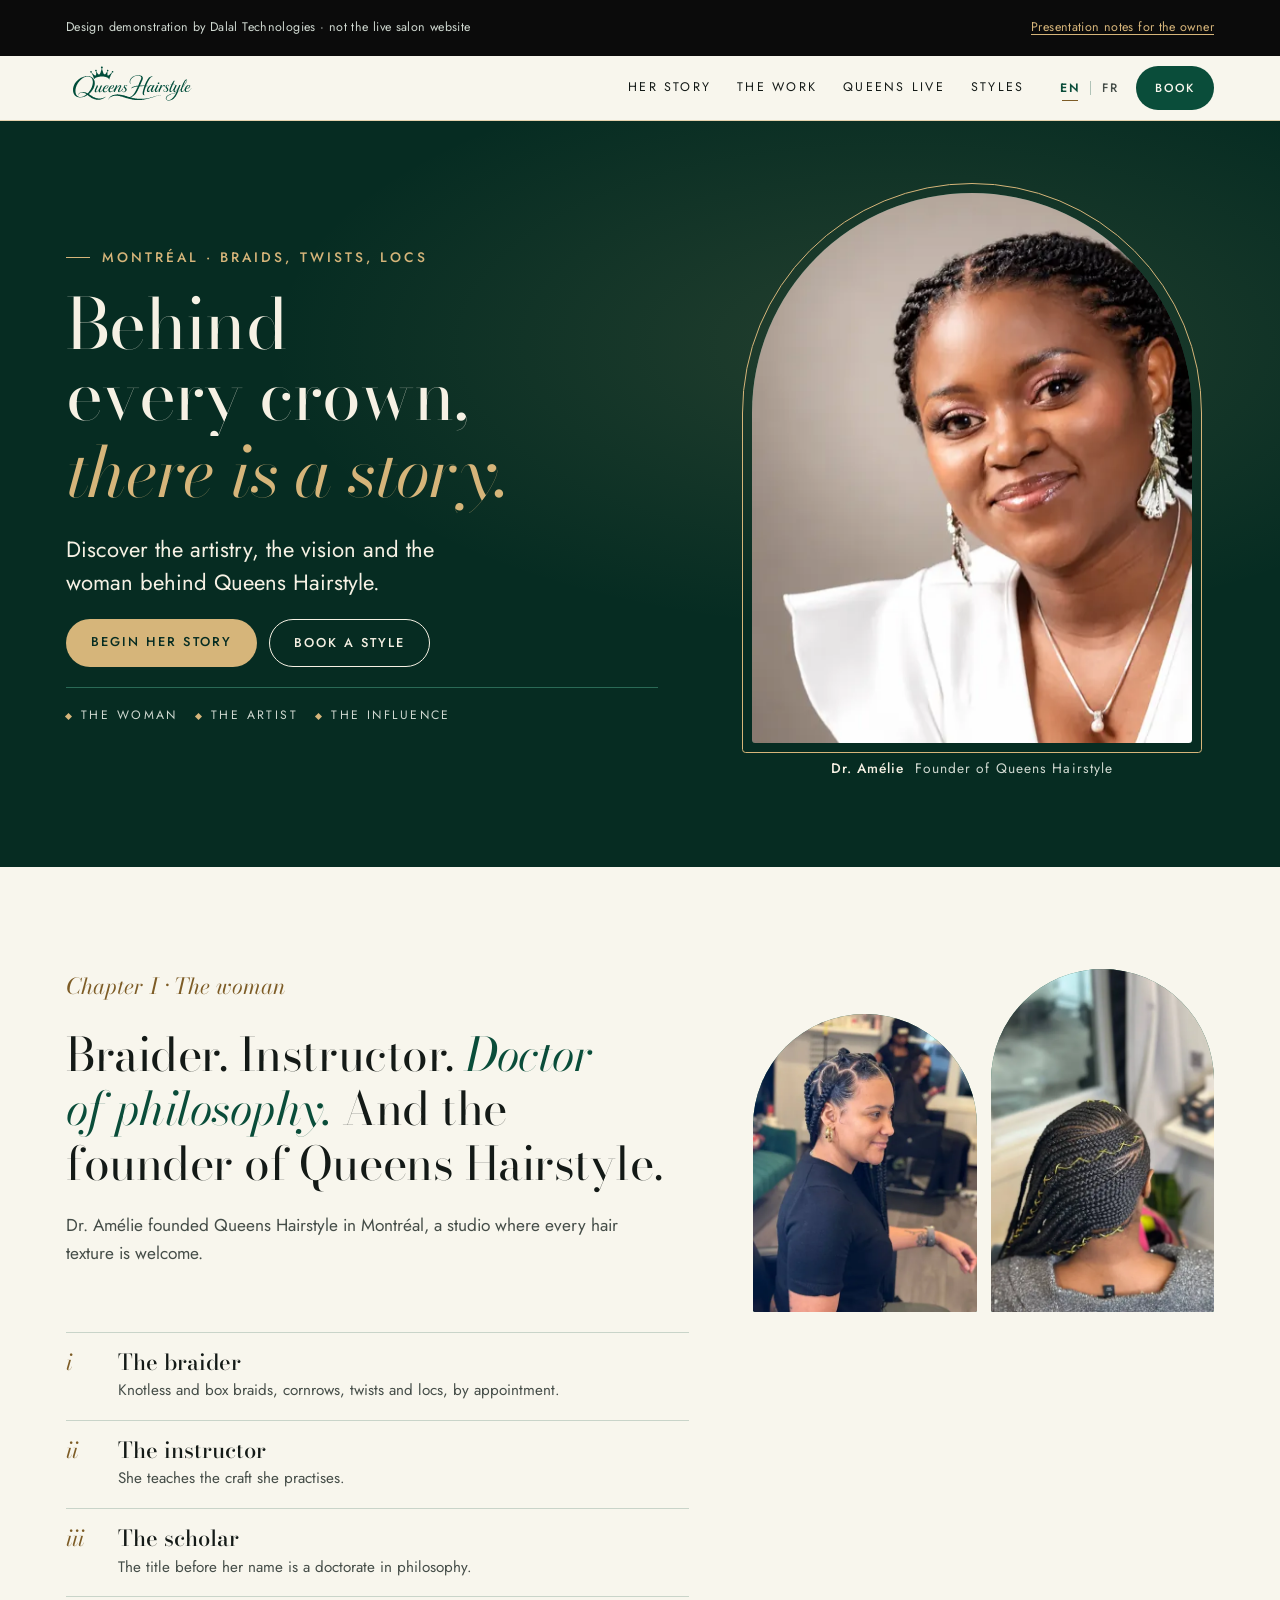
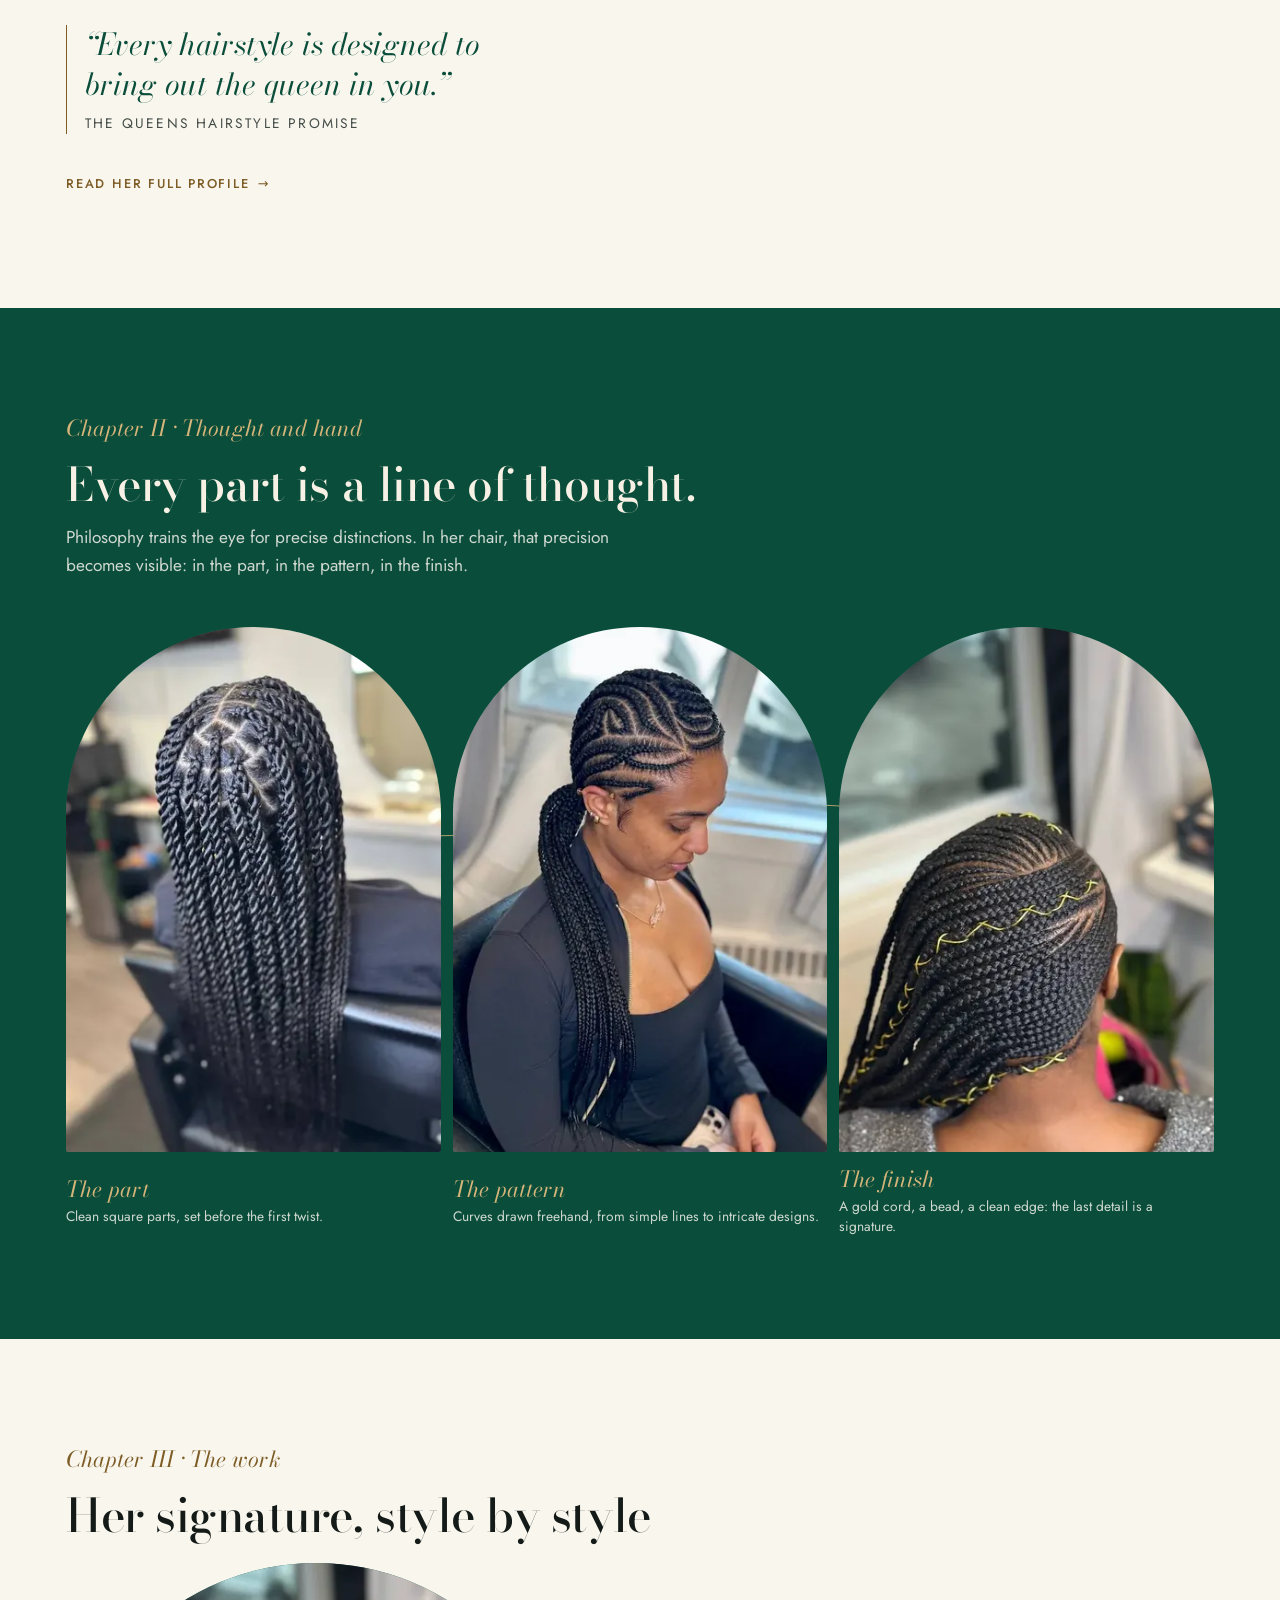
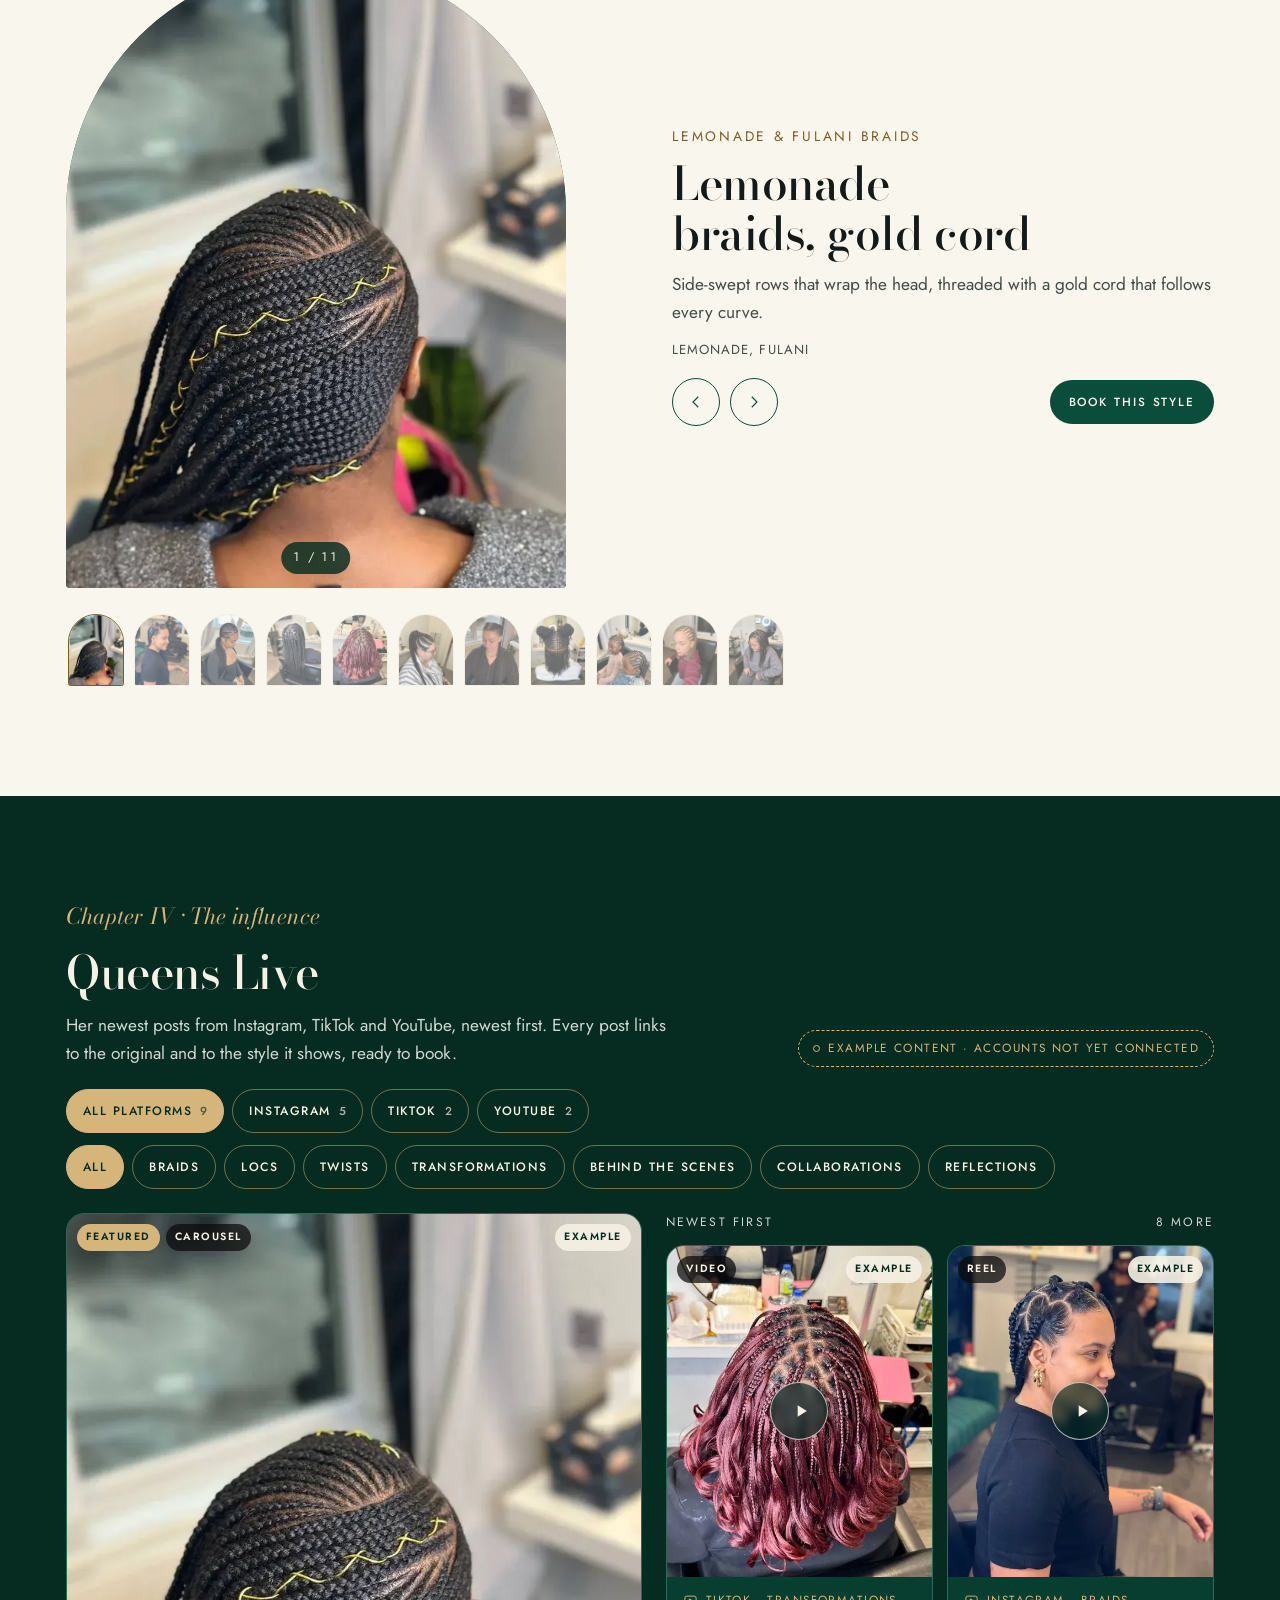
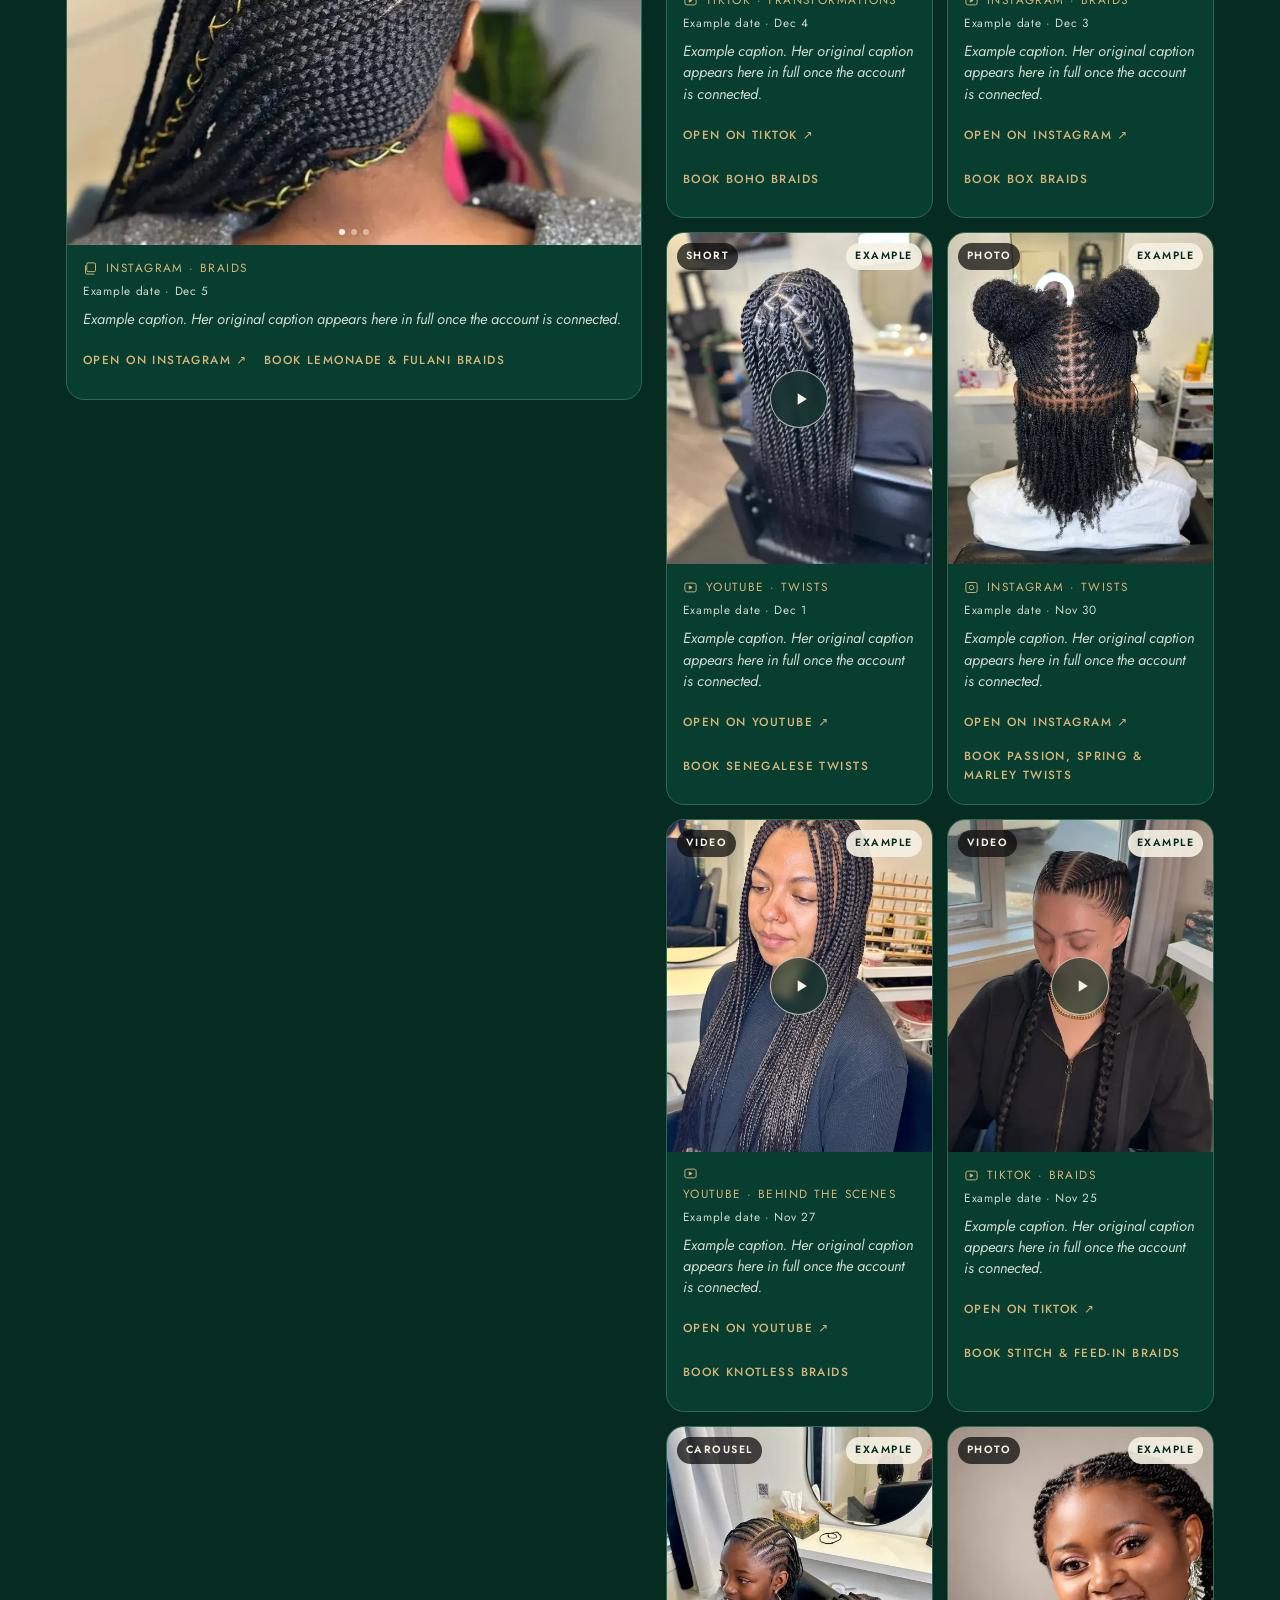
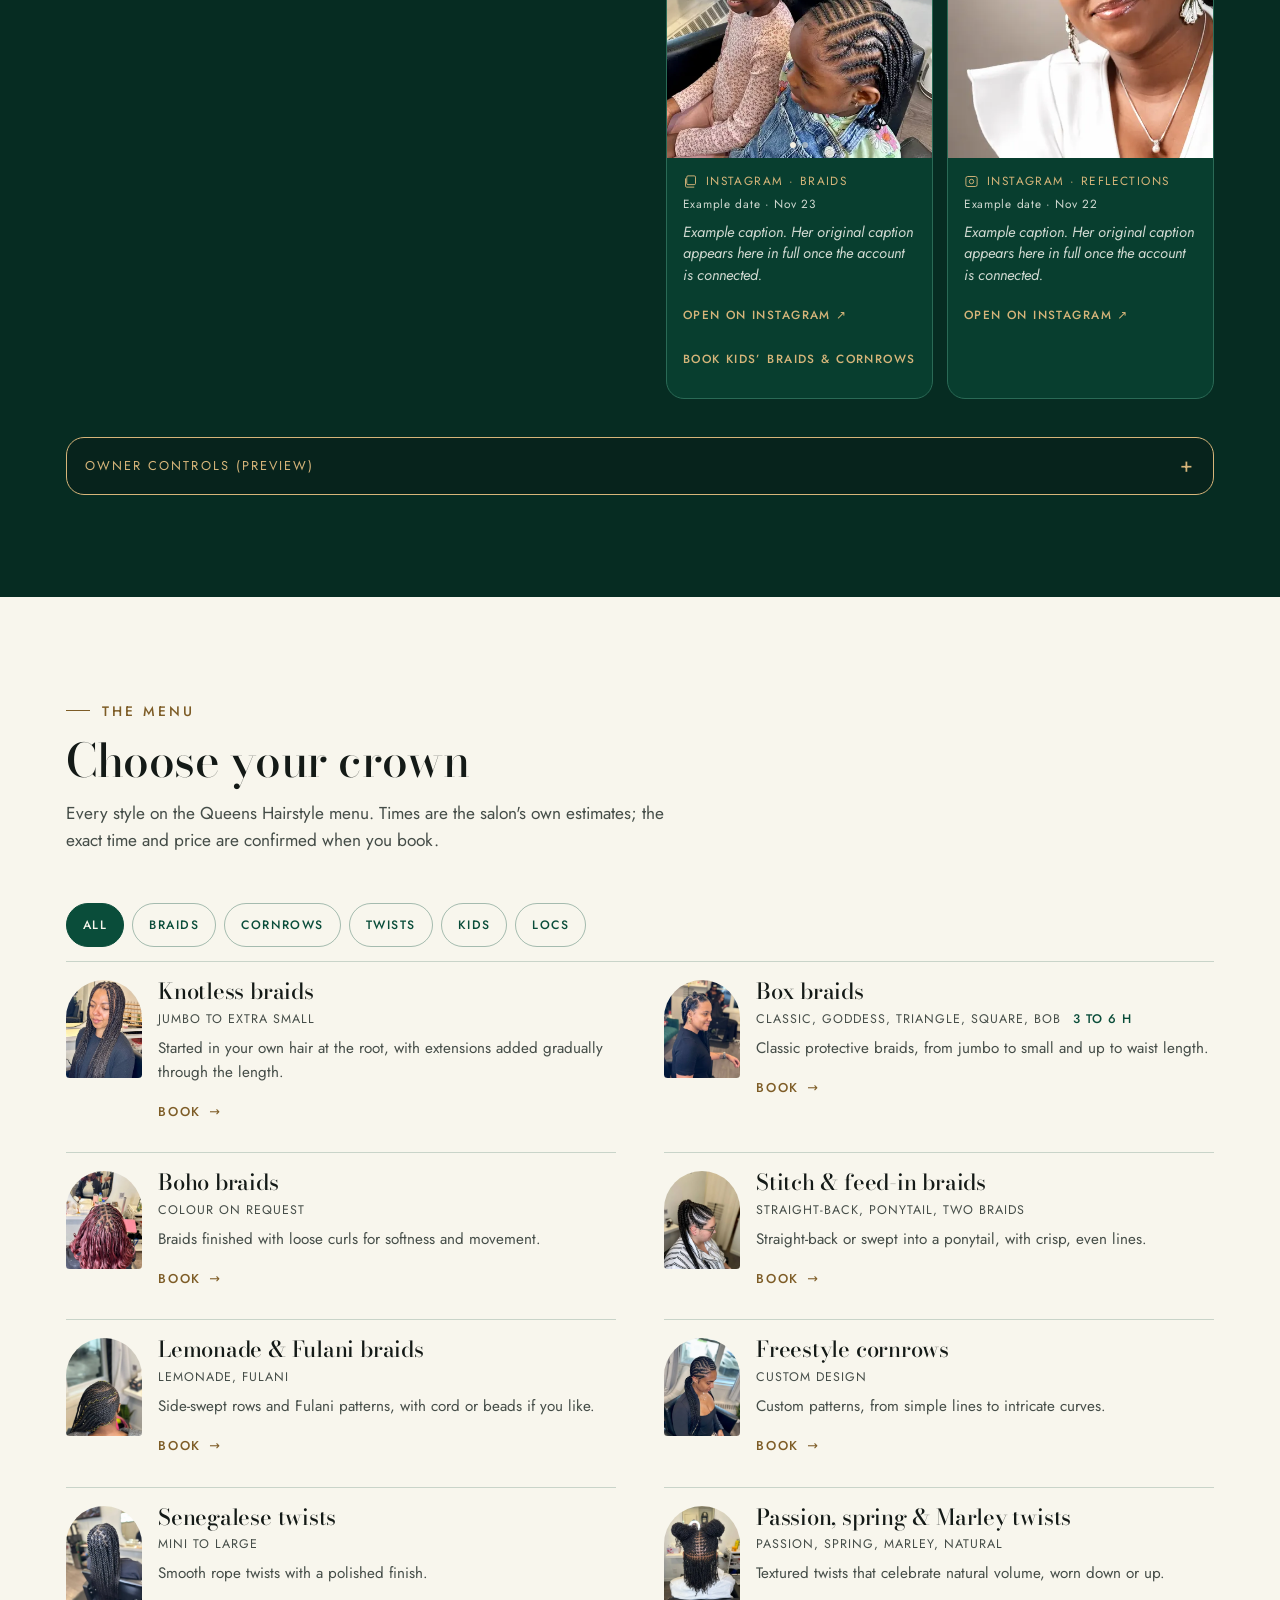
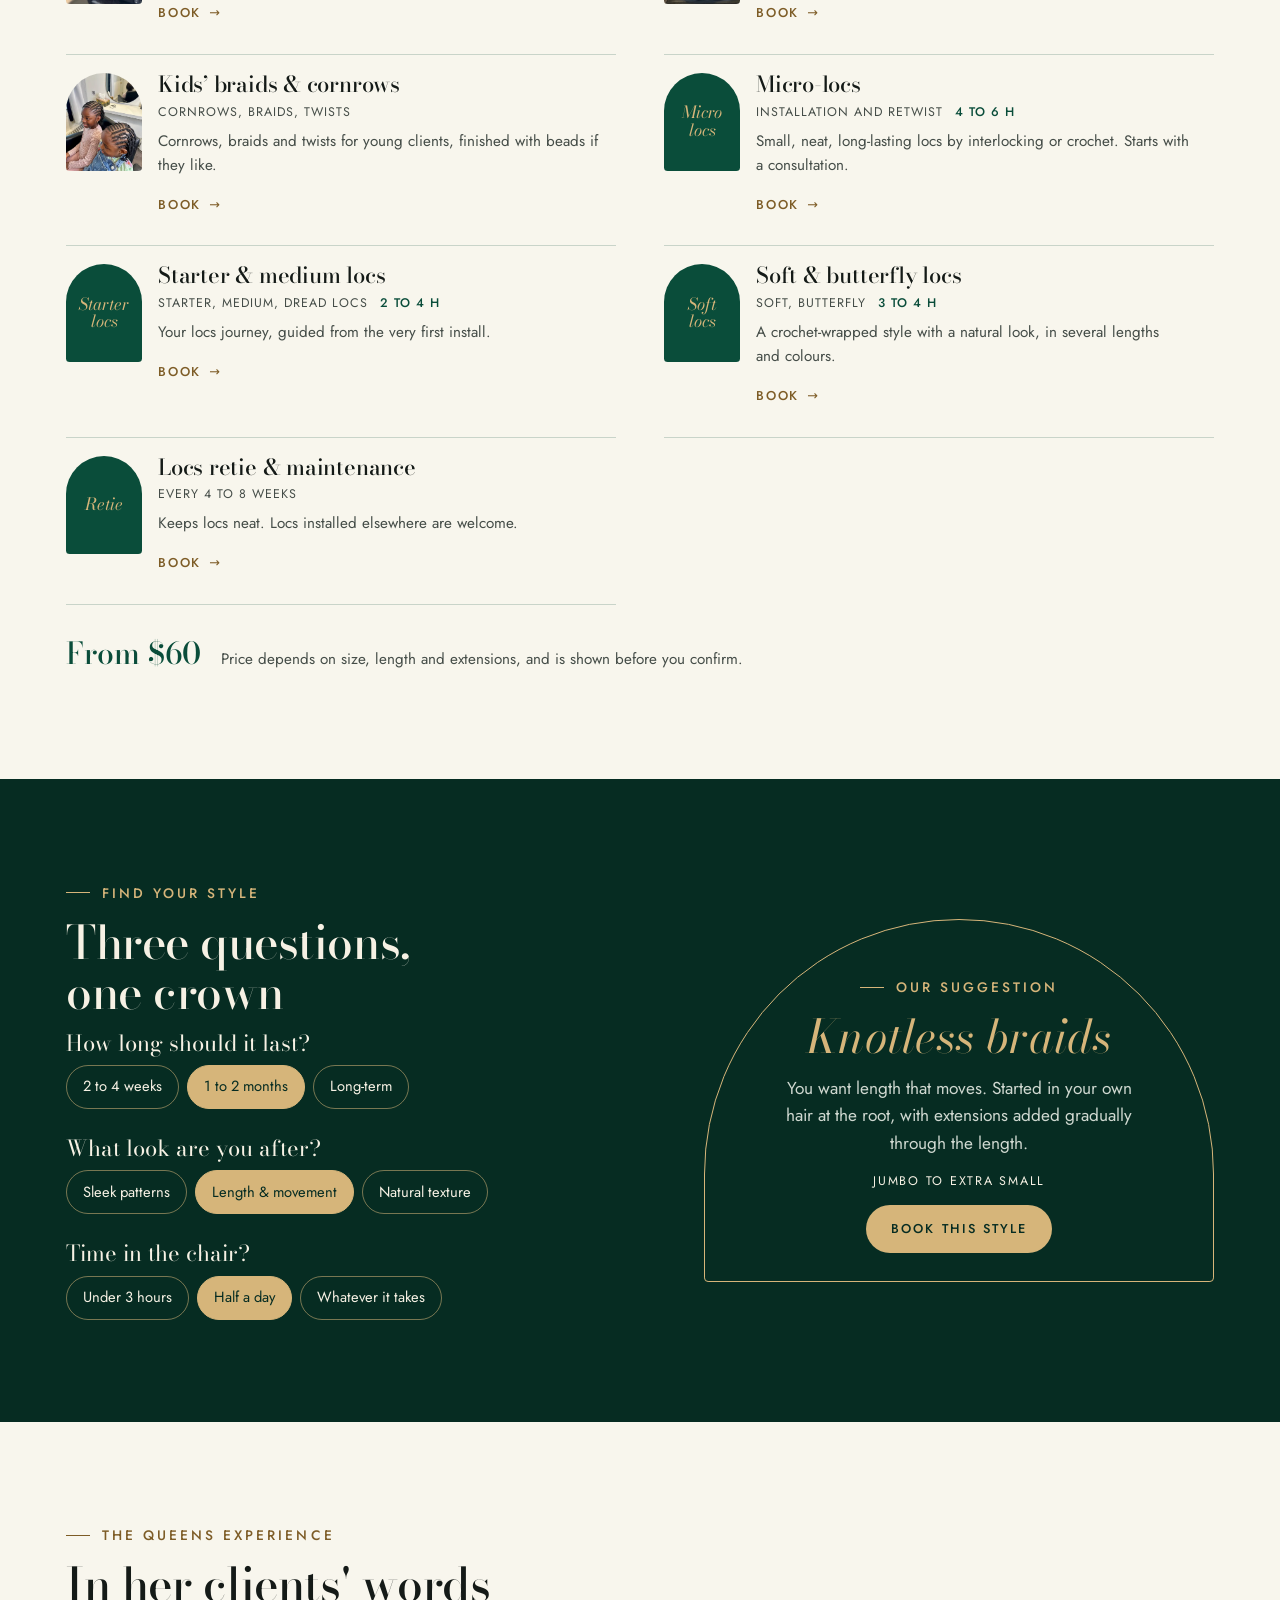
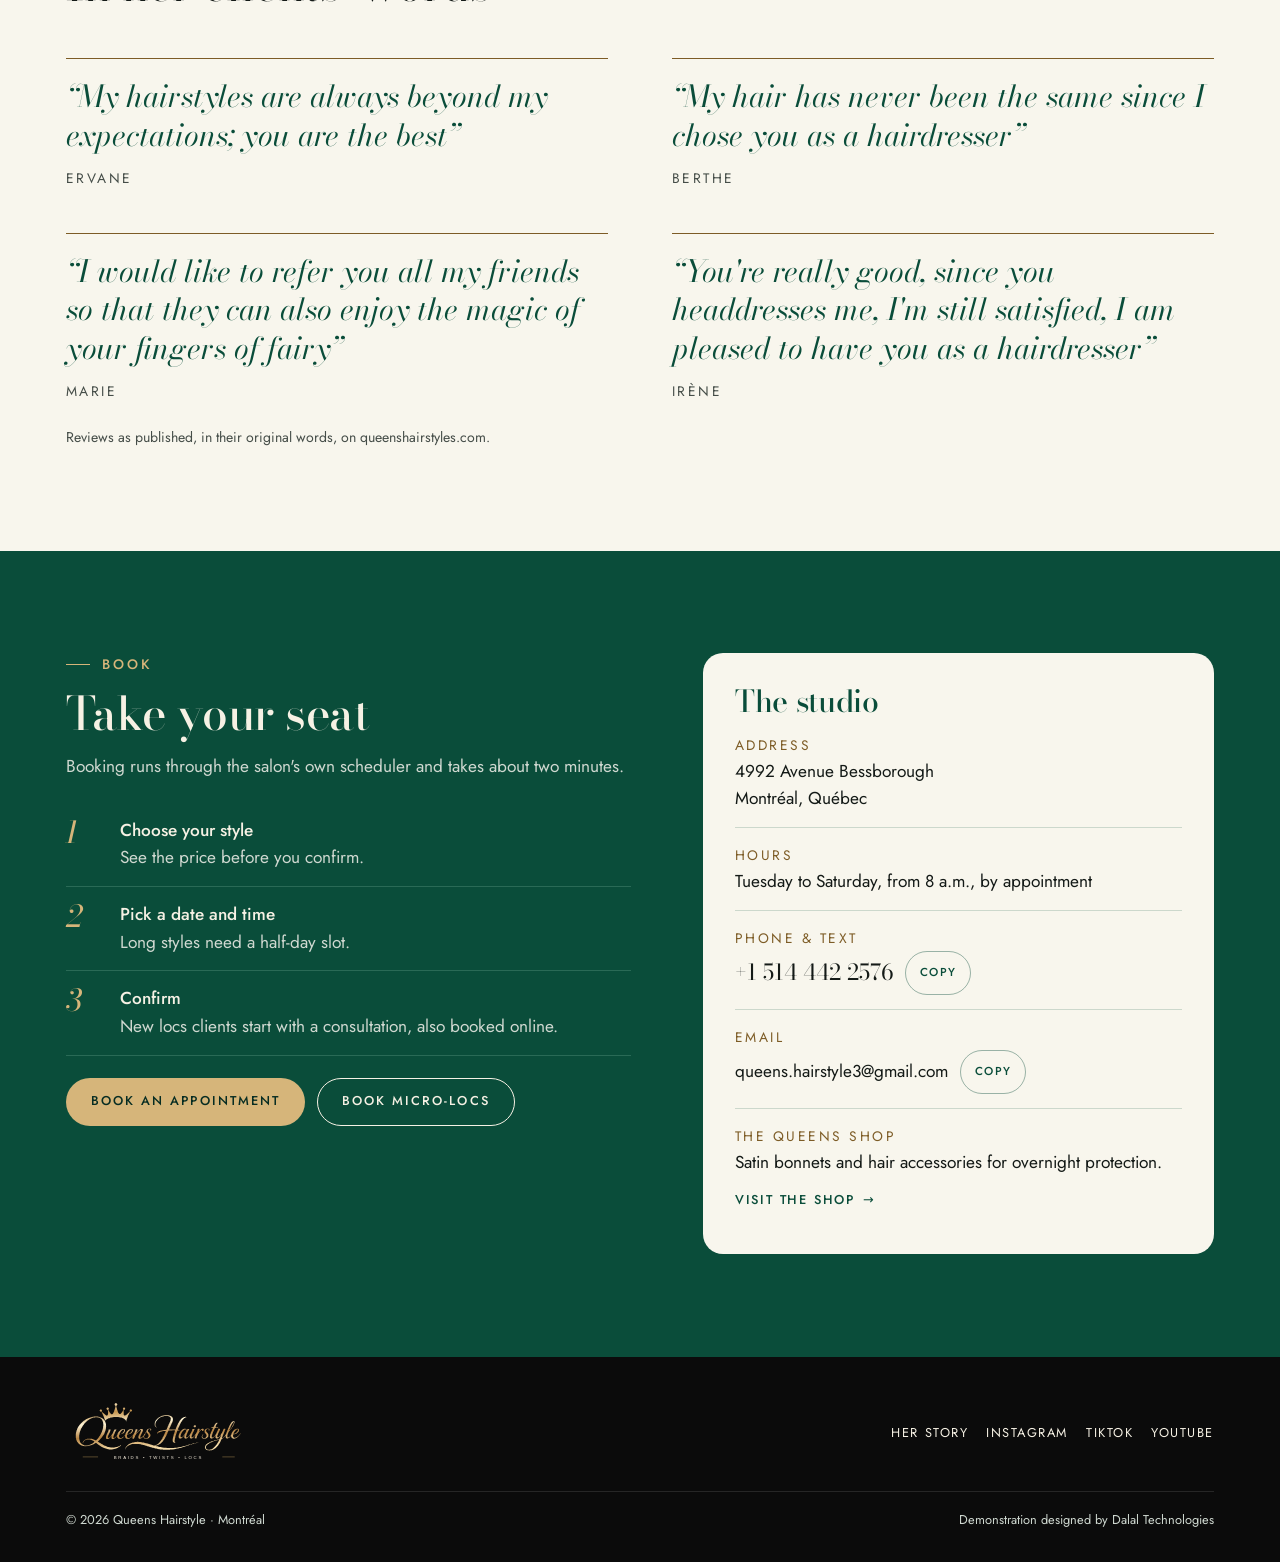
==== index.html @ a8af35dc "Queens Hairstyle design demonstration (EN + FR) Homepage, founder profile and internal presentation " ====
<!doctype html>
<html lang="en">
<head>
<meta charset="utf-8">
<meta name="viewport" content="width=device-width, initial-scale=1, viewport-fit=cover">
<meta name="robots" content="noindex">
<title>Queens Hairstyle Montréal</title>
<meta name="claude:viewport-fit-sides" content="cover">
<meta name="description" content="Queens Hairstyle, Montréal: braids, twists and locs by Dr. Amélie, braider and instructor. By appointment, 4992 Avenue Bessborough, Montréal.">
<link rel="preconnect" href="https://fonts.googleapis.com">
<link rel="preconnect" href="https://fonts.gstatic.com" crossorigin>
<link rel="stylesheet" href="https://fonts.googleapis.com/css2?family=Bodoni+Moda:ital,opsz,wght@0,6..96,400;0,6..96,500;1,6..96,400;1,6..96,500&family=Jost:wght@400;500;600&display=swap">
<link rel="stylesheet" href="site.css">
<style>
  :root { padding-top: env(safe-area-inset-top, 0px); padding-bottom: env(safe-area-inset-bottom, 0px); }
  [hidden] { display: none !important; }
</style>
</head>
<body>
<div class="demo-ribbon" role="note">
  <div class="wrap">
    <span data-i18n="ribbon">Design demonstration by Dalal Technologies · not the live salon website</span>
    <a href="notes.html" data-i18n="ribbon.notes">Presentation notes for the owner</a>
  </div>
</div>

<header class="site-head">
  <div class="wrap">
    <a class="brand" href="index.html" aria-label="Queens Hairstyle, home"><img src="img/WORDMARK_ONLY_05_Emerald_Transparent.svg" alt="Queens Hairstyle" width="114" height="40"></a>
    <div class="head-right">
      <nav class="nav" aria-label="Main">
        <a href="founder.html" data-i18n="nav.founder">Her story</a>
        <a href="#work" data-i18n="nav.work">The work</a>
        <a href="#live" data-i18n="nav.live">Queens Live</a>
        <a href="#menu" data-i18n="nav.menu">Styles</a>
      </nav>
      <div class="lang" role="group" aria-label="Language / Langue">
        <button type="button" id="lang-en" data-lang="en" aria-pressed="true" aria-label="English">EN</button>
        <button type="button" id="lang-fr" data-lang="fr" aria-pressed="false" aria-label="Français">FR</button>
      </div>
      <a class="btn btn-emerald btn-sm" href="#book" data-i18n="cta.book">Book</a>
    </div>
  </div>
</header>

<main>
  <!-- 1. Opening: her portrait, then the headline -->
  <section class="opening" aria-labelledby="hero-title">
    <div class="wrap">
      <figure class="opening-figure">
        <div class="ring">
          <div class="mirror">
            <img src="img/founder-960.webp" srcset="img/founder-480.webp 480w, img/founder-960.webp 960w" sizes="(min-width: 900px) 440px, 78vw" alt="Dr. Amélie, founder of Queens Hairstyle, in a studio portrait" width="960" height="1200" fetchpriority="high">
          </div>
        </div>
        <figcaption class="opening-caption reveal d0"><strong>Dr. Amélie</strong><span data-i18n="hero.caption">Founder of Queens Hairstyle</span></figcaption>
      </figure>
      <div class="opening-copy">
        <p class="eyebrow reveal d0" data-i18n="hero.eyebrow">Montréal · braids, twists, locs</p>
        <h1 id="hero-title" data-i18n-html="hero.title"><span class="line"><span>Behind every crown,</span></span> <span class="line"><span><em>there is a story.</em></span></span></h1>
        <p class="lead reveal d1" data-i18n="hero.lead">Discover the artistry, the vision and the woman behind Queens Hairstyle.</p>
        <div class="btn-row reveal d2">
          <a class="btn btn-gold" href="#story" data-i18n="hero.cta1">Begin her story</a>
          <a class="btn btn-line" href="#book" data-i18n="hero.cta2">Book a style</a>
        </div>
        <div class="facets reveal d3" aria-label="Three chapters">
          <span data-i18n="imp.1">The woman</span><span data-i18n="imp.2">The artist</span><span data-i18n="imp.3">The influence</span>
        </div>
      </div>
    </div>
  </section>

  <!-- 2. The woman -->
  <section class="band" id="story" aria-labelledby="ch1">
    <div class="wrap woman">
      <div style="display:grid;gap:22px;min-width:0">
        <span class="chapter-num" data-i18n="ch1.num">Chapter I · The woman</span>
        <h2 id="ch1" class="statement" data-i18n-html="ch1.statement">Braider. Instructor. <em>Doctor of philosophy.</em> And the founder of Queens Hairstyle.</h2>
        <p class="muted measure" data-i18n="ch1.intro">Dr. Amélie founded Queens Hairstyle in Montréal, a studio where every hair texture is welcome.</p>
      </div>
      <div class="woman-media portrait-pair" aria-hidden="true">
        <div class="mirror"><img src="img/heart-knotless-480.webp" alt="" width="480" height="640" loading="lazy"></div>
        <div class="mirror"><img src="img/lemonade-gold-480.webp" alt="" width="480" height="706" loading="lazy"></div>
      </div>
      <div style="display:grid;gap:28px;min-width:0">
        <div class="roles">
          <div class="role"><i>i</i><div><b data-i18n="r1.t">The braider</b><span data-i18n="r1.b">Knotless and box braids, cornrows, twists and locs, by appointment.</span></div></div>
          <div class="role"><i>ii</i><div><b data-i18n="r2.t">The instructor</b><span data-i18n="r2.b">She teaches the craft she practises.</span></div></div>
          <div class="role"><i>iii</i><div><b data-i18n="r3.t">The scholar</b><span data-i18n="r3.b">The title before her name is a doctorate in philosophy.</span></div></div>
        </div>
        <div class="brand-line">
          <p data-i18n="brand.line">“Every hairstyle is designed to bring out the queen in you.”</p>
          <small data-i18n="brand.src">The Queens Hairstyle promise</small>
        </div>
        <a class="link-arrow" href="founder.html" data-i18n="ch1.cta">Read her full profile</a>
      </div>
    </div>
  </section>

  <!-- 3. Thought and hand -->
  <section class="band emerald thought" id="thought" aria-labelledby="ch2">
    <div class="wrap">
      <div class="section-head" style="margin-bottom:0">
        <span class="chapter-num" data-i18n="ch2.num">Chapter II · Thought and hand</span>
        <h2 id="ch2" data-i18n="ch2.title">Every part is a line of thought.</h2>
        <p class="muted measure" data-i18n="ch2.intro">Philosophy trains the eye for precise distinctions. In her chair, that precision becomes visible: in the part, in the pattern, in the finish.</p>
      </div>
      <div class="thought-grid">
        <svg class="thread" viewBox="0 0 1000 60" preserveAspectRatio="none" aria-hidden="true"><path d="M0 40 C 160 0, 260 60, 420 28 S 700 0, 820 34 S 960 50, 1000 20"/></svg>
        <figure class="detail">
          <div class="crop"><img src="img/twists-480.webp" alt="Close view of square parts between Senegalese twists" width="480" height="688" loading="lazy"></div>
          <figcaption><b data-i18n="d1.t">The part</b><span data-i18n="d1.b">Clean square parts, set before the first twist.</span></figcaption>
        </figure>
        <figure class="detail">
          <div class="crop"><img src="img/freestyle-ponytail-480.webp" alt="Close view of curved freestyle cornrow patterns" width="480" height="711" loading="lazy"></div>
          <figcaption><b data-i18n="d2.t">The pattern</b><span data-i18n="d2.b">Curves drawn freehand, from simple lines to intricate designs.</span></figcaption>
        </figure>
        <figure class="detail">
          <div class="crop"><img src="img/lemonade-gold-480.webp" alt="Close view of gold cord woven through lemonade braids" width="480" height="706" loading="lazy"></div>
          <figcaption><b data-i18n="d3.t">The finish</b><span data-i18n="d3.b">A gold cord, a bead, a clean edge: the last detail is a signature.</span></figcaption>
        </figure>
      </div>
    </div>
  </section>

  <!-- 4. The work: gallery -->
  <section class="band" id="work" aria-labelledby="ch3">
    <div class="wrap stage-wrap">
      <div class="section-head" style="margin-bottom:0">
        <span class="chapter-num" data-i18n="ch3.num">Chapter III · The work</span>
        <h2 id="ch3" data-i18n="ch3.title">Her signature, style by style</h2>
      </div>
      <div class="stage" id="stage" aria-roledescription="gallery">
        <div class="stage-media" id="stage-media">
          <div class="mirror"><img id="stage-a" src="img/lemonade-gold-960.webp" alt="" width="750" height="938"><img id="stage-b" class="out" src="img/lemonade-gold-960.webp" alt="" width="750" height="938" aria-hidden="true"></div>
          <span class="stage-count" id="stage-count" aria-hidden="true">1 / 8</span>
        </div>
        <div class="stage-info" aria-live="polite">
          <span class="kicker" id="stage-kicker"></span>
          <h3 id="stage-title"></h3>
          <p class="muted" id="stage-desc"></p>
          <div class="meta" id="stage-meta"></div>
          <div class="stage-nav">
            <button class="icon-btn" type="button" id="stage-prev" aria-label="Previous style"><svg viewBox="0 0 24 24" fill="none" stroke="currentColor" stroke-width="1.5"><path d="M15 5l-7 7 7 7"/></svg></button>
            <button class="icon-btn" type="button" id="stage-next" aria-label="Next style"><svg viewBox="0 0 24 24" fill="none" stroke="currentColor" stroke-width="1.5"><path d="M9 5l7 7-7 7"/></svg></button>
            <a class="btn btn-emerald btn-sm" id="stage-book" href="#" target="_blank" rel="noopener" style="margin-left:auto" data-i18n="stage.book">Book this style</a>
          </div>
        </div>
      </div>
      <div class="thumbs" id="thumbs" role="group" aria-label="Choose a style"></div>
    </div>
  </section>

  <!-- 5. Queens Live -->
  <section class="band dark" id="live" aria-labelledby="ch4">
    <div class="wrap">
      <div class="live-head">
        <div class="section-head" style="margin-bottom:0">
          <span class="chapter-num" data-i18n="ch4.num">Chapter IV · The influence</span>
          <h2 id="ch4">Queens Live</h2>
          <p class="muted measure" data-i18n="live.intro">Her newest posts from Instagram, TikTok and YouTube, newest first. Every post links to the original and to the style it shows, ready to book.</p>
        </div>
        <span class="example-pill"><i aria-hidden="true"></i><span data-i18n="live.status">Example content · accounts not yet connected</span></span>
      </div>
      <div class="filters">
        <div class="chips" id="platform-filter" role="group" aria-label="Platform"></div>
        <div class="chips wrap-on-wide" id="topic-filter" role="group" aria-label="Topic"></div>
      </div>
      <div class="live-layout" id="live-layout"></div>
      <details class="owner" id="owner">
        <summary data-i18n="owner.title">Owner controls (preview)</summary>
        <div class="owner-body">
          <p class="muted" style="font-size:.92rem" data-i18n="owner.intro">In the finished site, Dr. Amélie manages this from a private dashboard, with no code. Here the controls work in your browser only, on example posts.</p>
          <div class="connections" id="connections"></div>
          <div class="owner-table" id="owner-table"></div>
        </div>
      </details>
    </div>
  </section>

  <!-- 6. Menu -->
  <section class="band" id="menu" aria-labelledby="menu-title">
    <div class="wrap">
      <div class="section-head">
        <span class="eyebrow" data-i18n="menu.eyebrow">The menu</span>
        <h2 id="menu-title" data-i18n="menu.title">Choose your crown</h2>
        <p class="muted measure" data-i18n="menu.intro">Every style on the Queens Hairstyle menu. Times are the salon's own estimates; the exact time and price are confirmed when you book.</p>
      </div>
      <div class="chips" id="menu-filter" role="group" aria-label="Filter styles" style="margin-bottom:12px"></div>
      <div class="menu" id="menu-list"></div>
      <div class="price-note">
        <strong data-i18n="price.from">From $60</strong>
        <span data-i18n="price.note">Price depends on size, length and extensions, and is shown before you confirm.</span>
      </div>
    </div>
  </section>

  <!-- 7. Finder -->
  <section class="band dark" aria-labelledby="finder-title">
    <div class="wrap finder">
      <div style="min-width:0">
        <div class="section-head" style="margin-bottom:8px">
          <span class="eyebrow" data-i18n="fd.eyebrow">Find your style</span>
          <h2 id="finder-title" data-i18n="fd.title">Three questions, one crown</h2>
        </div>
        <form class="quiz" id="quiz">
          <fieldset><legend data-i18n="q1">How long should it last?</legend><div class="opts" id="q1"></div></fieldset>
          <fieldset><legend data-i18n="q2">What look are you after?</legend><div class="opts" id="q2"></div></fieldset>
          <fieldset><legend data-i18n="q3">Time in the chair?</legend><div class="opts" id="q3"></div></fieldset>
        </form>
      </div>
      <div class="result" aria-live="polite">
        <span class="eyebrow" data-i18n="fd.rec">Our suggestion</span>
        <p class="rname" id="r-name"></p>
        <p class="rwhy" id="r-why"></p>
        <p class="rmeta" id="r-meta"></p>
        <a class="btn btn-gold" id="r-book" href="#" target="_blank" rel="noopener" data-i18n="fd.book">Book this style</a>
      </div>
    </div>
  </section>

  <!-- 8. Words -->
  <section class="band" aria-labelledby="words-title">
    <div class="wrap">
      <div class="section-head">
        <span class="eyebrow" data-i18n="w.eyebrow">The Queens experience</span>
        <h2 id="words-title" data-i18n="w.title">In her clients' words</h2>
      </div>
      <div class="words">
        <figure class="word"><blockquote lang="en">“My hairstyles are always beyond my expectations; you are the best”</blockquote><figcaption>Ervane</figcaption></figure>
        <figure class="word"><blockquote lang="en">“My hair has never been the same since I chose you as a hairdresser”</blockquote><figcaption>Berthe</figcaption></figure>
        <figure class="word"><blockquote lang="en">“I would like to refer you all my friends so that they can also enjoy the magic of your fingers of fairy”</blockquote><figcaption>Marie</figcaption></figure>
        <figure class="word"><blockquote lang="en">“You're really good, since you headdresses me, I'm still satisfied, I am pleased to have you as a hairdresser”</blockquote><figcaption>Irène</figcaption></figure>
      </div>
      <p class="source-note" data-i18n="w.src">Reviews as published, in their original words, on queenshairstyles.com.</p>
    </div>
  </section>

  <!-- 9. Book & visit -->
  <section class="band emerald" id="book" aria-labelledby="book-title">
    <div class="wrap book">
      <div style="display:grid;gap:22px;min-width:0">
        <div class="section-head" style="margin-bottom:0">
          <span class="eyebrow" data-i18n="bk.eyebrow">Book</span>
          <h2 id="book-title" data-i18n="bk.title">Take your seat</h2>
          <p class="muted measure" data-i18n="bk.intro">Booking runs through the salon's own scheduler and takes about two minutes.</p>
        </div>
        <ol class="steps">
          <li><div><b data-i18n="s1.t">Choose your style</b><span class="muted" data-i18n="s1.b">See the price before you confirm.</span></div></li>
          <li><div><b data-i18n="s2.t">Pick a date and time</b><span class="muted" data-i18n="s2.b">Long styles need a half-day slot.</span></div></li>
          <li><div><b data-i18n="s3.t">Confirm</b><span class="muted" data-i18n="s3.b">New locs clients start with a consultation, also booked online.</span></div></li>
        </ol>
        <div class="btn-row">
          <a class="btn btn-gold" href="https://www.queenshairstyles.com/book-online-montreal-afro-hair-salon" target="_blank" rel="noopener" data-i18n="bk.cta">Book an appointment</a>
          <a class="btn btn-line" href="https://queenshairstyle.as.me/?appointmentType=46115480" target="_blank" rel="noopener" data-i18n="bk.cta2">Book micro-locs</a>
        </div>
      </div>
      <aside class="visit" aria-labelledby="visit-title">
        <h3 id="visit-title" data-i18n="v.title">The studio</h3>
        <div class="vrow"><span data-i18n="v.addr">Address</span><p>4992 Avenue Bessborough<br>Montréal, Québec</p></div>
        <div class="vrow"><span data-i18n="v.hours">Hours</span><p data-i18n="v.hours.v">Tuesday to Saturday, from 8 a.m., by appointment</p></div>
        <div class="vrow"><span data-i18n="v.phone">Phone &amp; text</span>
          <div class="copyline"><output id="phone">+1 514 442 2576</output><button class="copy-btn" type="button" data-copy="phone" data-i18n="copy">Copy</button></div>
        </div>
        <div class="vrow"><span data-i18n="v.email">Email</span>
          <div class="copyline"><output id="email" style="font-family:var(--body);font-size:var(--step-0)">queens.hairstyle3@gmail.com</output><button class="copy-btn" type="button" data-copy="email" data-i18n="copy">Copy</button></div>
        </div>
        <div class="vrow"><span data-i18n="v.shop">The Queens shop</span><p data-i18n="v.shop.v">Satin bonnets and hair accessories for overnight protection.</p>
          <a class="link-arrow" style="color:var(--emerald)" href="https://www.queenshairstyles.com/online-shopping" target="_blank" rel="noopener" data-i18n="v.shop.cta">Visit the shop</a>
        </div>
      </aside>
    </div>
  </section>
</main>

<footer class="site-foot">
  <div class="wrap">
    <div class="foot-top">
      <img src="img/01_Original_Gold_Transparent.svg" alt="Queens Hairstyle, braids, twists, locs" width="182" height="64">
      <nav class="foot-links" aria-label="Social and pages">
        <a href="founder.html" data-i18n="nav.founder">Her story</a>
        <a href="https://www.instagram.com/queens.hairstyle/" target="_blank" rel="noopener">Instagram</a>
        <a href="https://www.tiktok.com/@queens.hairstyle" target="_blank" rel="noopener">TikTok</a>
        <a href="https://www.youtube.com/@queenshairstyle" target="_blank" rel="noopener">YouTube</a>
      </nav>
    </div>
    <div class="foot-small">
      <span>© 2026 Queens Hairstyle · Montréal</span>
      <span data-i18n="ft.demo">Demonstration designed by Dalal Technologies</span>
    </div>
  </div>
</footer>

<script src="site.js"></script>
</body>
</html>
---- site.css ----
/* Layout concept: a short documentary in chapters. Ivory "daylight" chapters alternate with
   immersive emerald "salon at night" chapters; her photos sit in arched frames that echo the
   oval mirrors of her studio. Gold is a thin accent line, never a fill. Single committed look. */
:root {
  --ivory: #f8f6ed;
  --ivory-deep: #efe9da;
  --emerald: #0a4d3a;
  --emerald-night: #062c22;
  --emerald-line: #2a6a56;
  --gold: #d6b57a;
  --gold-ink: #7d5c26;
  --ink: #141a17;
  --ink-soft: #454d48;
  --on-dark: #f6f1e4;
  --on-dark-soft: #cfd8d0;
  --black: #0b0b0b;

  --display: 'Bodoni Moda', 'Didot', 'Bodoni 72', Georgia, serif;
  --body: 'Jost', 'Avenir Next', 'Segoe UI', system-ui, sans-serif;

  --step--1: clamp(0.8rem, 0.78rem + 0.1vw, 0.86rem);
  --step-0: clamp(1rem, 0.97rem + 0.15vw, 1.08rem);
  --step-1: clamp(1.16rem, 1.1rem + 0.35vw, 1.4rem);
  --step-2: clamp(1.4rem, 1.25rem + 0.8vw, 1.95rem);
  --step-3: clamp(1.8rem, 1.45rem + 1.8vw, 2.9rem);
  --step-4: clamp(2.3rem, 1.65rem + 3.4vw, 4.8rem);

  --gutter-l: max(16px, env(safe-area-inset-left, 0px));
  --gutter-r: max(16px, env(safe-area-inset-right, 0px));
  --band: clamp(52px, 8vw, 116px);
  --arch: 999px 999px 16px 16px;
  --ease: cubic-bezier(.2, .7, .2, 1);
  color-scheme: light;
}

* { box-sizing: border-box; }
html { scroll-behavior: smooth; -webkit-text-size-adjust: 100%; }
body {
  margin: 0;
  background: var(--ivory);
  color: var(--ink);
  font-family: var(--body);
  font-size: var(--step-0);
  line-height: 1.6;
  -webkit-font-smoothing: antialiased;
  overflow-x: clip;
}
body::before {
  content: '';
  position: fixed;
  inset: 0 0 auto;
  height: env(safe-area-inset-top, 0px);
  z-index: 60;
  background: var(--ivory);
}
img { max-width: 100%; display: block; }
a { color: inherit; }
h1, h2, h3 { font-family: var(--display); font-weight: 500; line-height: 1.08; margin: 0; text-wrap: balance; letter-spacing: -0.01em; }
p { margin: 0; text-wrap: pretty; }
button { font-family: inherit; }
:focus-visible { outline: 2px solid var(--gold); outline-offset: 3px; border-radius: 6px; }
.sr-only { position: absolute; width: 1px; height: 1px; overflow: hidden; clip: rect(0 0 0 0); white-space: nowrap; }

.wrap {
  width: 100%;
  max-width: 1180px;
  margin-inline: auto;
  padding-left: var(--gutter-l);
  padding-right: var(--gutter-r);
}
.band { padding-block: var(--band); }
.dark { background: var(--emerald-night); color: var(--on-dark); }
.emerald { background: var(--emerald); color: var(--on-dark); }
.ivory-deep { background: var(--ivory-deep); }

.eyebrow {
  font-size: var(--step--1);
  letter-spacing: 0.22em;
  text-transform: uppercase;
  font-weight: 500;
  color: var(--gold-ink);
  display: flex;
  align-items: center;
  gap: 12px;
}
.dark .eyebrow, .emerald .eyebrow { color: var(--gold); }
.eyebrow::before { content: ''; width: 24px; height: 1px; background: currentColor; flex: none; }
.muted { color: var(--ink-soft); }
.dark .muted, .emerald .muted { color: var(--on-dark-soft); }
.measure { max-width: 60ch; }
.section-head { display: grid; gap: 14px; margin-bottom: clamp(28px, 4vw, 48px); }
.section-head h2 { font-size: var(--step-3); }
.chapter-num { font-family: var(--display); font-style: italic; font-size: var(--step-1); color: var(--gold-ink); }
.dark .chapter-num, .emerald .chapter-num { color: var(--gold); }

/* ---------- Demo ribbon ---------- */
.demo-ribbon { background: var(--black); color: var(--on-dark-soft); font-size: 0.78rem; letter-spacing: 0.03em; }
.demo-ribbon .wrap { padding-block: 6px; display: flex; gap: 4px 14px; flex-wrap: wrap; align-items: center; justify-content: space-between; }
.demo-ribbon a { color: var(--gold); text-decoration-thickness: 1px; text-underline-offset: 3px; display: inline-flex; align-items: center; min-height: 44px; }

/* ---------- Header ---------- */
.site-head {
  position: sticky;
  top: env(safe-area-inset-top, 0px);
  z-index: 50;
  background: color-mix(in srgb, var(--ivory) 94%, transparent);
  backdrop-filter: saturate(1.2) blur(12px);
  -webkit-backdrop-filter: saturate(1.2) blur(12px);
  border-bottom: 1px solid color-mix(in srgb, var(--gold) 55%, transparent);
}
.site-head .wrap { display: flex; align-items: center; justify-content: space-between; gap: 10px; min-height: 64px; padding-block: 6px; }
.brand { display: inline-flex; align-items: center; min-height: 44px; flex: none; }
.brand img { height: 40px; width: auto; }
.head-right { display: flex; align-items: center; gap: 6px; }
.nav { display: none; gap: 2px; margin-right: 8px; }
.nav a {
  text-decoration: none;
  font-size: 0.78rem;
  letter-spacing: 0.18em;
  text-transform: uppercase;
  padding: 0 12px;
  min-height: 44px;
  display: inline-flex;
  align-items: center;
  color: var(--ink);
}
.nav a:hover { color: var(--emerald); }
.lang { display: inline-flex; align-items: center; }
.lang button {
  font: 500 0.76rem/1 var(--body);
  letter-spacing: 0.14em;
  border: 0;
  background: transparent;
  color: var(--ink-soft);
  min-width: 40px;
  min-height: 44px;
  cursor: pointer;
  position: relative;
}
.lang button + button::before { content: ''; position: absolute; left: 0; top: 15px; bottom: 15px; width: 1px; background: color-mix(in srgb, var(--emerald) 30%, transparent); }
.lang button[aria-pressed='true'] { color: var(--emerald); font-weight: 600; }
.lang button[aria-pressed='true']::after { content: ''; position: absolute; left: 12px; right: 12px; bottom: 9px; height: 1px; background: var(--gold-ink); }
@media (min-width: 900px) { .nav { display: flex; } .brand img { height: 46px; } }
@media (max-width: 359px) { .brand img { height: 34px; } .lang button { min-width: 36px; } .head-right .btn { padding: 0 14px; } }

/* ---------- Buttons ---------- */
.btn {
  display: inline-flex;
  align-items: center;
  justify-content: center;
  gap: 10px;
  min-height: 48px;
  padding: 0 24px;
  border-radius: 99px;
  font: 500 0.8rem/1 var(--body);
  letter-spacing: 0.16em;
  text-transform: uppercase;
  text-decoration: none;
  border: 1px solid transparent;
  cursor: pointer;
  transition: background-color .25s, color .25s, border-color .25s, transform .25s var(--ease);
  white-space: nowrap;
}
.btn:active { transform: scale(0.98); }
.btn-emerald { background: var(--emerald); color: var(--ivory); }
.btn-emerald:hover { background: var(--emerald-night); }
.btn-gold { background: var(--gold); color: var(--emerald-night); }
.btn-gold:hover { background: #e6cb98; }
.btn-line { border-color: currentColor; color: inherit; background: transparent; }
.btn-line:hover { background: color-mix(in srgb, currentColor 10%, transparent); }
.btn-sm { min-height: 44px; padding: 0 18px; font-size: 0.74rem; }
.btn-row { display: flex; flex-wrap: wrap; gap: 12px; }
.link-arrow { display: inline-flex; align-items: center; gap: 8px; min-height: 44px; font-size: 0.8rem; letter-spacing: 0.14em; text-transform: uppercase; font-weight: 500; text-decoration: none; color: var(--gold-ink); }
.dark .link-arrow, .emerald .link-arrow { color: var(--gold); }
.link-arrow::after { content: '→'; transition: transform .25s var(--ease); }
.link-arrow:hover::after { transform: translateX(4px); }

/* ---------- Arched frames ---------- */
.mirror { border-radius: var(--arch); overflow: hidden; position: relative; background: var(--emerald-line); max-width: 100%; }
.mirror img { width: 100%; height: 100%; object-fit: cover; }
.ring { position: relative; }
.ring::after { content: ''; position: absolute; inset: -10px; border: 1px solid var(--gold); border-radius: var(--arch); pointer-events: none; }

/* ---------- 1. Opening ---------- */
.opening { background: var(--emerald-night); color: var(--on-dark); position: relative; overflow: hidden; }
.opening::before {
  content: '';
  position: absolute; inset: 0;
  background: radial-gradient(70% 55% at 70% 30%, rgba(214, 181, 122, 0.14), transparent 70%);
  pointer-events: none;
}
.opening .wrap { position: relative; display: grid; grid-template-columns: minmax(0, 1fr); gap: 28px; padding-block: 28px 48px; }
.opening-figure { margin: 0; display: grid; gap: 14px; justify-items: center; }
.opening .ring { width: min(78vw, 360px); }
.opening .mirror { aspect-ratio: 4 / 5; }
.opening .mirror img { object-position: 50% 16%; }
.opening .mirror::after {
  content: ''; position: absolute; inset: 0;
  background: linear-gradient(115deg, transparent 35%, rgba(255, 241, 206, 0.22) 50%, transparent 65%);
  transform: translateX(-120%);
  pointer-events: none;
}
.opening-caption { display: flex; flex-wrap: wrap; gap: 4px 10px; justify-content: center; font-size: var(--step--1); letter-spacing: 0.08em; color: var(--on-dark-soft); text-align: center; }
.opening-caption strong { color: var(--on-dark); font-weight: 500; }
.opening-copy { display: grid; gap: 20px; min-width: 0; }
.opening .eyebrow { color: var(--gold); }
.opening h1 { font-size: var(--step-4); font-weight: 400; line-height: 1.02; }
.opening h1 .line { display: block; overflow: hidden; padding-bottom: 0.08em; }
.opening h1 .line > span { display: inline-block; }
.opening h1 em { font-style: italic; color: var(--gold); }
.opening .lead { font-size: var(--step-1); line-height: 1.5; color: var(--on-dark); max-width: 32ch; opacity: 0.92; }
.opening .btn-row .btn { flex: 1 1 auto; }
.facets { display: flex; flex-wrap: wrap; gap: 6px 18px; font-size: 0.76rem; letter-spacing: 0.2em; text-transform: uppercase; color: var(--on-dark-soft); padding-top: 18px; border-top: 1px solid var(--emerald-line); }
.facets span { display: inline-flex; align-items: center; gap: 10px; }
.facets span::before { content: ''; width: 5px; height: 5px; transform: rotate(45deg); background: var(--gold); }
@media (min-width: 900px) {
  .opening .wrap { grid-template-columns: minmax(0, 1.1fr) minmax(0, 0.9fr); align-items: center; gap: 72px; padding-block: 72px 88px; }
  .opening-figure { order: 2; }
  .opening .ring { width: min(100%, 440px); }
  .opening .btn-row .btn { flex: 0 0 auto; }
}
@media (prefers-reduced-motion: no-preference) {
  .opening .mirror img { animation: settle 2.2s var(--ease) both; }
  .opening .mirror::after { animation: sheen 2.4s 0.6s var(--ease) both; }
  .opening .ring::after { animation: ring 1.6s 0.2s var(--ease) both; }
  .opening h1 .line > span { animation: lineUp 1s var(--ease) both; }
  .opening h1 .line:nth-child(1) > span { animation-delay: 0.45s; }
  .opening h1 .line:nth-child(2) > span { animation-delay: 0.62s; }
  .opening .reveal { animation: fadeUp 0.9s var(--ease) both; }
  .opening .reveal.d1 { animation-delay: 0.85s; }
  .opening .reveal.d2 { animation-delay: 1s; }
  .opening .reveal.d3 { animation-delay: 1.15s; }
  .opening .reveal.d0 { animation-delay: 0.25s; }
}
@keyframes settle { from { transform: scale(1.07); filter: saturate(0.7) brightness(0.9); } to { transform: none; filter: none; } }
@keyframes sheen { from { transform: translateX(-120%); } to { transform: translateX(120%); } }
@keyframes ring { from { transform: scale(0.95); opacity: 0.25; } to { transform: none; opacity: 1; } }
@keyframes lineUp { from { transform: translateY(105%); } to { transform: none; } }
@keyframes fadeUp { from { transform: translateY(12px); opacity: 0.3; } to { transform: none; opacity: 1; } }

/* ---------- 2. The woman ---------- */
.statement { font-family: var(--display); font-size: var(--step-3); line-height: 1.18; font-weight: 400; max-width: 22ch; color: var(--ink); }
.statement em { font-style: italic; color: var(--emerald); }
.woman { display: grid; gap: clamp(32px, 5vw, 64px); }
.portrait-pair { display: grid; grid-template-columns: minmax(0, 1fr) minmax(0, 1fr); gap: 14px; align-items: end; }
.portrait-pair .mirror:first-child { aspect-ratio: 3 / 4; }
.portrait-pair .mirror:last-child { aspect-ratio: 3 / 4.6; }
.portrait-pair .mirror img { object-position: 50% 20%; }
.roles { display: grid; grid-template-columns: minmax(0, 1fr); border-top: 1px solid color-mix(in srgb, var(--emerald) 20%, transparent); }
.role { display: grid; grid-template-columns: 2.4rem minmax(0, 1fr); gap: 14px; padding-block: 16px; border-bottom: 1px solid color-mix(in srgb, var(--emerald) 20%, transparent); }
.role i { font-family: var(--display); font-style: italic; color: var(--gold-ink); font-size: var(--step-1); line-height: 1.2; }
.role b { display: block; font-family: var(--display); font-weight: 500; font-size: var(--step-1); line-height: 1.25; }
.role span { font-size: 0.95rem; color: var(--ink-soft); }
.brand-line { border-left: 1px solid var(--gold-ink); padding-left: 18px; display: grid; gap: 8px; max-width: 46ch; }
.brand-line p { font-family: var(--display); font-style: italic; font-size: var(--step-2); line-height: 1.3; color: var(--emerald); }
.brand-line small { font-size: var(--step--1); letter-spacing: 0.16em; text-transform: uppercase; color: var(--ink-soft); }
@media (min-width: 900px) {
  .woman { grid-template-columns: minmax(0, 1.15fr) minmax(0, 0.85fr); align-items: start; }
  .woman .woman-media { grid-column: 2; grid-row: 1 / span 2; }
}

/* ---------- 3. Thought & hand ---------- */
.thought-grid { display: grid; grid-template-columns: repeat(3, minmax(0, 1fr)); gap: 12px; position: relative; margin-top: clamp(28px, 4vw, 48px); }
.detail { margin: 0; display: grid; gap: 10px; }
.detail .crop { aspect-ratio: 3 / 4.2; border-radius: 999px 999px 12px 12px; overflow: hidden; background: var(--emerald-line); }
.detail .crop img { width: 100%; height: 100%; object-fit: cover; transform: scale(1.35); transition: transform 1.4s var(--ease); }
.detail:nth-child(1) .crop img { object-position: 50% 12%; }
.detail:nth-child(2) .crop img { object-position: 55% 18%; }
.detail:nth-child(3) .crop img { object-position: 60% 45%; }
.detail figcaption b { display: block; font-family: var(--display); font-style: italic; font-weight: 400; color: var(--gold); font-size: var(--step-1); }
.detail figcaption span { font-size: 0.86rem; color: var(--on-dark-soft); line-height: 1.45; display: block; }
.thread { position: absolute; left: 0; top: 28%; width: 100%; height: 60px; pointer-events: none; overflow: visible; }
.thread path { fill: none; stroke: var(--gold); stroke-width: 1; vector-effect: non-scaling-stroke; opacity: 0.8; }
@media (prefers-reduced-motion: no-preference) {
  .thought.in .thread path { stroke-dasharray: 1400; animation: draw 2.4s var(--ease) both; }
  .thought.in .detail .crop img { transform: scale(1.18); }
}
@keyframes draw { from { stroke-dashoffset: 1400; } to { stroke-dashoffset: 0; } }
@media (max-width: 560px) {
  .thought-grid { grid-template-columns: minmax(0, 1fr); gap: 18px; }
  .detail { grid-template-columns: 38% minmax(0, 1fr); align-items: center; gap: 16px; }
  .detail .crop { aspect-ratio: 3 / 3.6; }
  .thread { display: none; }
}

/* ---------- 4. The work: gallery stage ---------- */
.stage-wrap { display: grid; gap: 22px; }
.stage { display: grid; grid-template-columns: minmax(0, 1fr); gap: 20px; }
.stage-media { position: relative; aspect-ratio: 4 / 5; width: min(100%, 520px); justify-self: center; touch-action: pan-y; user-select: none; }
.stage-media .mirror { position: absolute; inset: 0; }
.stage-media img { position: absolute; inset: 0; transition: opacity .7s var(--ease), transform 1.2s var(--ease); }
.stage-media img.out { opacity: 0; transform: scale(1.03); }
.stage-count { position: absolute; left: 50%; bottom: 14px; transform: translateX(-50%); background: rgba(6, 44, 34, 0.82); color: var(--on-dark); font-size: 0.78rem; letter-spacing: 0.14em; padding: 6px 12px; border-radius: 99px; font-variant-numeric: tabular-nums; }
.stage-info { display: grid; gap: 12px; align-content: center; min-width: 0; }
.stage-info .kicker { font-size: var(--step--1); letter-spacing: 0.2em; text-transform: uppercase; color: var(--gold-ink); }
.stage-info h3 { font-size: var(--step-3); }
.stage-info .meta { display: flex; flex-wrap: wrap; gap: 6px 14px; font-size: 0.82rem; letter-spacing: 0.08em; text-transform: uppercase; color: var(--ink-soft); }
.stage-nav { display: flex; align-items: center; gap: 10px; margin-top: 6px; }
.icon-btn {
  width: 48px; height: 48px; border-radius: 50%; flex: none;
  border: 1px solid currentColor; background: transparent; color: var(--emerald);
  display: inline-grid; place-items: center; cursor: pointer;
}
.dark .icon-btn, .emerald .icon-btn { color: var(--gold); }
.icon-btn:hover { background: color-mix(in srgb, currentColor 12%, transparent); }
.icon-btn svg { width: 18px; height: 18px; }
.thumbs { display: flex; gap: 10px; overflow-x: auto; padding: 4px 2px 8px; scroll-snap-type: x proximity; scrollbar-width: none; }
.thumbs::-webkit-scrollbar { display: none; }
.thumb { flex: none; width: 56px; height: 72px; border-radius: 99px 99px 8px 8px; overflow: hidden; border: 1px solid transparent; padding: 0; background: var(--ivory-deep); cursor: pointer; scroll-snap-align: center; opacity: 0.6; transition: opacity .25s, border-color .25s; }
.thumb img { width: 100%; height: 100%; object-fit: cover; }
.thumb[aria-current='true'] { opacity: 1; border-color: var(--gold-ink); }
@media (min-width: 900px) {
  .stage { grid-template-columns: minmax(0, 1fr) minmax(0, 1fr); gap: 64px; align-items: center; }
  .stage-media { justify-self: stretch; width: 100%; max-width: 500px; }
}

/* ---------- 5. Queens Live ---------- */
.live-head { display: flex; flex-wrap: wrap; justify-content: space-between; align-items: end; gap: 16px 24px; margin-bottom: 22px; }
.example-pill { display: inline-flex; align-items: center; gap: 8px; font-size: 0.74rem; letter-spacing: 0.12em; text-transform: uppercase; border: 1px dashed var(--gold); color: var(--gold); border-radius: 99px; padding: 8px 14px; }
.example-pill i { width: 7px; height: 7px; border-radius: 50%; background: transparent; border: 1px solid var(--gold); }
.filters { display: grid; gap: 10px; margin-bottom: 22px; }
.chips { display: flex; gap: 8px; overflow-x: auto; scrollbar-width: none; padding-bottom: 2px; }
.chips::-webkit-scrollbar { display: none; }
.chips.wrap-on-wide { flex-wrap: nowrap; }
@media (min-width: 900px) { .chips.wrap-on-wide { flex-wrap: wrap; overflow: visible; } }
.chip {
  flex: none;
  font: 500 0.76rem/1 var(--body); letter-spacing: 0.12em; text-transform: uppercase;
  padding: 0 16px; min-height: 44px; border-radius: 99px;
  border: 1px solid color-mix(in srgb, var(--emerald) 35%, transparent);
  background: transparent; color: var(--emerald); cursor: pointer;
  display: inline-flex; align-items: center; gap: 8px;
}
.chip small { font-size: 0.72rem; opacity: 0.7; letter-spacing: 0.04em; }
.chip[aria-pressed='true'] { background: var(--emerald); color: var(--ivory); border-color: var(--emerald); }
.dark .chip, .emerald .chip { border-color: color-mix(in srgb, var(--gold) 50%, transparent); color: var(--on-dark); }
.dark .chip[aria-pressed='true'], .emerald .chip[aria-pressed='true'] { background: var(--gold); color: var(--emerald-night); border-color: var(--gold); }
.live-layout { display: grid; grid-template-columns: minmax(0, 1fr); gap: 24px; }
@media (min-width: 900px) { .live-layout { grid-template-columns: minmax(0, 1.05fr) minmax(0, 1fr); align-items: start; } }

.post { margin: 0; display: grid; grid-template-rows: auto 1fr; background: color-mix(in srgb, var(--emerald) 55%, var(--emerald-night)); border: 1px solid var(--emerald-line); border-radius: 18px; overflow: hidden; min-width: 0; }
.post.is-hidden { opacity: 0.4; }
.post-media { position: relative; aspect-ratio: 4 / 5; overflow: hidden; background: var(--emerald-line); }
.post.featured .post-media { aspect-ratio: 4 / 4.4; }
.slides { display: flex; height: 100%; overflow-x: auto; scroll-snap-type: x mandatory; scrollbar-width: none; }
.slides::-webkit-scrollbar { display: none; }
.slides img { flex: 0 0 100%; width: 100%; height: 100%; object-fit: cover; scroll-snap-align: start; }
.dots { position: absolute; bottom: 10px; left: 0; right: 0; display: flex; justify-content: center; gap: 6px; pointer-events: none; }
.dots i { width: 6px; height: 6px; border-radius: 50%; background: rgba(246, 241, 228, 0.5); }
.dots i.on { background: var(--on-dark); }
.play { position: absolute; inset: 0; display: grid; place-items: center; pointer-events: none; }
.play span { width: 58px; height: 58px; border-radius: 50%; background: rgba(6, 44, 34, 0.62); border: 1px solid rgba(246, 241, 228, 0.7); display: grid; place-items: center; color: var(--on-dark); backdrop-filter: blur(4px); }
.play svg { width: 20px; height: 20px; margin-left: 3px; }
.tag-row { position: absolute; top: 10px; left: 10px; right: 10px; display: flex; flex-wrap: wrap; gap: 6px; justify-content: space-between; pointer-events: none; }
.tag { font-size: 0.66rem; letter-spacing: 0.14em; text-transform: uppercase; font-weight: 600; padding: 5px 9px; border-radius: 99px; background: rgba(11, 11, 11, 0.72); color: var(--on-dark); }
.tag.gold { background: var(--gold); color: var(--emerald-night); }
.tag.example { background: rgba(246, 241, 228, 0.9); color: var(--emerald-night); }
.post-body { padding: 14px 16px 16px; display: grid; gap: 8px; align-content: start; }
.post-src { display: flex; flex-wrap: wrap; align-items: center; gap: 4px 8px; font-size: 0.74rem; letter-spacing: 0.12em; text-transform: uppercase; color: var(--gold); }
.post-src svg { width: 15px; height: 15px; flex: none; }
.post-src time { color: var(--on-dark-soft); letter-spacing: 0.06em; text-transform: none; flex-basis: 100%; }
.post-cap { font-size: 0.92rem; line-height: 1.45; color: var(--on-dark); }
.post-cap em { color: var(--on-dark-soft); font-style: italic; }
.post-actions { display: flex; flex-wrap: wrap; gap: 0 16px; }
.post-actions a { font-size: 0.74rem; letter-spacing: 0.12em; text-transform: uppercase; color: var(--gold); text-decoration: none; min-height: 44px; display: inline-flex; align-items: center; gap: 6px; font-weight: 500; }
.post-actions a:hover { text-decoration: underline; text-underline-offset: 3px; }
.feed { display: grid; grid-auto-flow: column; grid-auto-columns: min(74vw, 270px); gap: 14px; overflow-x: auto; scroll-snap-type: x mandatory; padding-bottom: 10px; scrollbar-width: thin; scrollbar-color: var(--gold) transparent; overscroll-behavior-x: contain; }
.feed .post { scroll-snap-align: start; }
@media (min-width: 900px) { .feed { grid-auto-flow: row; grid-template-columns: repeat(2, minmax(0, 1fr)); grid-auto-columns: auto; overflow: visible; } }
.feed-label { display: flex; justify-content: space-between; align-items: center; gap: 12px; margin-bottom: 12px; font-size: 0.76rem; letter-spacing: 0.18em; text-transform: uppercase; color: var(--on-dark-soft); }
.live-empty { padding: 28px; border: 1px dashed var(--emerald-line); border-radius: 18px; color: var(--on-dark-soft); }

.owner { margin-top: 28px; border: 1px solid var(--gold); border-radius: 18px; background: rgba(11, 11, 11, 0.28); }
.owner summary { list-style: none; cursor: pointer; display: flex; align-items: center; justify-content: space-between; gap: 12px; padding: 0 18px; min-height: 56px; font-size: 0.8rem; letter-spacing: 0.16em; text-transform: uppercase; color: var(--gold); }
.owner summary::-webkit-details-marker { display: none; }
.owner summary::after { content: '+'; font-size: 1.3rem; line-height: 1; }
.owner[open] summary::after { content: '–'; }
.owner-body { padding: 0 18px 18px; display: grid; gap: 18px; }
.connections { display: grid; grid-template-columns: repeat(auto-fit, minmax(min(100%, 200px), 1fr)); gap: 10px; }
.conn { border: 1px solid var(--emerald-line); border-radius: 12px; padding: 12px 14px; display: grid; gap: 4px; }
.conn b { font-weight: 500; }
.conn span { font-size: 0.82rem; color: var(--on-dark-soft); }
.owner-table { display: grid; gap: 0; }
.orow { display: grid; grid-template-columns: 52px minmax(0, 1fr); gap: 12px; padding-block: 12px; border-top: 1px solid var(--emerald-line); align-items: center; }
.orow img { width: 52px; height: 64px; object-fit: cover; border-radius: 8px; }
.orow .oinfo { display: grid; gap: 8px; min-width: 0; }
.orow .oinfo b { font-weight: 500; font-size: 0.92rem; }
.ocontrols { display: flex; flex-wrap: wrap; gap: 8px; align-items: center; }
.ocontrols label { display: inline-flex; align-items: center; gap: 8px; min-height: 44px; font-size: 0.86rem; color: var(--on-dark-soft); cursor: pointer; }
.ocontrols input[type='checkbox'], .ocontrols input[type='radio'] { width: 20px; height: 20px; accent-color: var(--gold); }
.ocontrols select { min-height: 44px; border-radius: 10px; border: 1px solid var(--emerald-line); background: var(--emerald-night); color: var(--on-dark); padding: 0 10px; font: inherit; font-size: 0.86rem; max-width: 100%; }
@media (min-width: 700px) { .orow { grid-template-columns: 52px minmax(0, 1fr); } .orow .oinfo { grid-template-columns: minmax(0, 0.8fr) minmax(0, 1.2fr); align-items: center; } }

/* ---------- 6. Menu ---------- */
.menu { display: grid; grid-template-columns: minmax(0, 1fr); border-top: 1px solid color-mix(in srgb, var(--emerald) 20%, transparent); }
@media (min-width: 900px) { .menu { grid-template-columns: repeat(2, minmax(0, 1fr)); column-gap: 48px; } }
.mrow { display: grid; grid-template-columns: 76px minmax(0, 1fr); gap: 16px; padding-block: 18px; border-bottom: 1px solid color-mix(in srgb, var(--emerald) 20%, transparent); align-items: start; }
.mthumb { width: 76px; height: 98px; border-radius: 99px 99px 10px 10px; overflow: hidden; background: var(--emerald); display: grid; place-items: center; }
.mthumb img { width: 100%; height: 100%; object-fit: cover; }
.mthumb span { font-family: var(--display); font-style: italic; color: var(--gold); font-size: 1.05rem; text-align: center; line-height: 1.05; padding: 6px; }
.mbody { display: grid; gap: 6px; min-width: 0; }
.mbody h3 { font-size: var(--step-1); }
.mmeta { display: flex; flex-wrap: wrap; gap: 4px 12px; font-size: 0.78rem; letter-spacing: 0.08em; text-transform: uppercase; color: var(--ink-soft); }
.mmeta .time { color: var(--emerald); font-weight: 500; }
.mbody p { font-size: 0.95rem; color: var(--ink-soft); }
.mbody .link-arrow { justify-self: start; }
.price-note { margin-top: 24px; display: flex; flex-wrap: wrap; gap: 6px 20px; align-items: baseline; font-size: 0.95rem; color: var(--ink-soft); }
.price-note strong { font-family: var(--display); font-weight: 500; font-size: var(--step-2); color: var(--emerald); }

/* ---------- 7. Finder ---------- */
.finder { display: grid; grid-template-columns: minmax(0, 1fr); gap: 32px; }
@media (min-width: 900px) { .finder { grid-template-columns: minmax(0, 1fr) minmax(0, 0.9fr); gap: 72px; align-items: center; } }
.quiz { display: grid; gap: 22px; margin-top: 8px; }
.quiz fieldset { border: 0; padding: 0; margin: 0; display: grid; gap: 10px; min-width: 0; }
.quiz legend { font-family: var(--display); font-size: var(--step-1); padding: 0; margin-bottom: 4px; }
.opts { display: flex; flex-wrap: wrap; gap: 8px; }
.opt { position: relative; }
.opt input { position: absolute; opacity: 0; inset: 0; margin: 0; cursor: pointer; }
.opt span { display: inline-flex; align-items: center; min-height: 44px; padding: 0 16px; border-radius: 99px; border: 1px solid color-mix(in srgb, var(--gold) 55%, transparent); font-size: 0.92rem; color: var(--on-dark); }
.opt input:checked + span { background: var(--gold); color: var(--emerald-night); border-color: var(--gold); }
.opt input:focus-visible + span { outline: 2px solid var(--gold); outline-offset: 3px; }
.result { border: 1px solid var(--gold); border-radius: var(--arch); padding: 56px 22px 28px; display: grid; gap: 14px; justify-items: center; text-align: center; }
.result .rname { font-family: var(--display); font-style: italic; font-size: var(--step-3); color: var(--gold); line-height: 1.05; }
.result .rwhy { color: var(--on-dark-soft); max-width: 36ch; }
.result .rmeta { font-size: 0.78rem; letter-spacing: 0.14em; text-transform: uppercase; }

/* ---------- 8. Words ---------- */
.words { display: grid; grid-template-columns: minmax(0, 1fr); gap: 28px; }
@media (min-width: 760px) { .words { grid-template-columns: repeat(2, minmax(0, 1fr)); gap: 44px 64px; } }
.word { margin: 0; display: grid; gap: 12px; padding-top: 18px; border-top: 1px solid var(--gold-ink); }
.word blockquote { margin: 0; font-family: var(--display); font-size: var(--step-2); line-height: 1.28; font-style: italic; color: var(--emerald); }
.word figcaption { font-size: var(--step--1); letter-spacing: 0.18em; text-transform: uppercase; color: var(--ink-soft); }
.source-note { margin-top: 24px; font-size: 0.88rem; color: var(--ink-soft); }

/* ---------- 9. Book ---------- */
.book { display: grid; grid-template-columns: minmax(0, 1fr); gap: 36px; }
@media (min-width: 900px) { .book { grid-template-columns: minmax(0, 1.05fr) minmax(0, 0.95fr); gap: 72px; align-items: start; } }
.steps { list-style: none; margin: 0; padding: 0; display: grid; counter-reset: s; }
.steps li { counter-increment: s; display: grid; grid-template-columns: 40px minmax(0, 1fr); gap: 14px; padding-block: 14px; border-bottom: 1px solid var(--emerald-line); }
.steps li::before { content: counter(s); font-family: var(--display); font-style: italic; font-size: var(--step-2); color: var(--gold); line-height: 1; }
.steps b { font-weight: 500; display: block; }
.visit { background: var(--ivory); color: var(--ink); border-radius: 20px; padding: clamp(20px, 4vw, 32px); display: grid; gap: 16px; }
.visit h3 { font-size: var(--step-2); color: var(--emerald); }
.vrow { display: grid; gap: 2px; padding-bottom: 14px; border-bottom: 1px solid color-mix(in srgb, var(--emerald) 18%, transparent); }
.vrow:last-child { border-bottom: 0; padding-bottom: 0; }
.vrow > span { font-size: var(--step--1); letter-spacing: 0.18em; text-transform: uppercase; color: var(--gold-ink); }
.copyline { display: flex; flex-wrap: wrap; align-items: center; gap: 8px 12px; }
.copyline output { font-family: var(--display); font-size: var(--step-1); user-select: all; overflow-wrap: anywhere; }
.copy-btn { font: 500 0.72rem/1 var(--body); letter-spacing: 0.12em; text-transform: uppercase; background: transparent; color: var(--emerald); border: 1px solid color-mix(in srgb, var(--emerald) 40%, transparent); border-radius: 99px; padding: 0 14px; min-height: 44px; cursor: pointer; }
.visit a { color: var(--emerald); }

/* ---------- Footer ---------- */
.site-foot { background: var(--black); color: var(--on-dark-soft); }
.site-foot .wrap { padding-block: 44px 32px; display: grid; gap: 26px; }
.foot-top { display: flex; flex-wrap: wrap; gap: 20px; justify-content: space-between; align-items: center; }
.foot-top img { height: 64px; width: auto; }
.foot-links { display: flex; flex-wrap: wrap; gap: 0 18px; font-size: 0.8rem; letter-spacing: 0.12em; text-transform: uppercase; }
.foot-links a { text-decoration: none; color: var(--on-dark); min-height: 44px; display: inline-flex; align-items: center; }
.foot-links a:hover { color: var(--gold); }
.foot-small { font-size: 0.8rem; border-top: 1px solid #262626; padding-top: 18px; display: flex; flex-wrap: wrap; gap: 6px 24px; justify-content: space-between; }

/* ---------- Founder page ---------- */
.profile { background: var(--emerald-night); color: var(--on-dark); position: relative; overflow: hidden; }
.profile .wrap { display: grid; grid-template-columns: minmax(0, 1fr); gap: 28px; padding-block: 28px 56px; }
.profile .ring { width: min(84vw, 400px); justify-self: center; }
.profile .mirror { aspect-ratio: 4 / 5.2; }
.profile .mirror img { object-position: 50% 14%; }
.profile h1 { font-size: clamp(3rem, 2rem + 7vw, 7.6rem); font-weight: 400; line-height: 0.92; }
.profile h1 em { font-style: italic; color: var(--gold); }
.profile .dek { font-family: var(--display); font-style: italic; font-size: var(--step-2); line-height: 1.3; max-width: 24ch; }
@media (min-width: 900px) {
  .profile .wrap { grid-template-columns: minmax(0, 1fr) minmax(0, 1fr); gap: 72px; align-items: end; padding-block: 72px 96px; }
  .profile .ring { order: 2; width: min(100%, 470px); }
}
@media (prefers-reduced-motion: no-preference) {
  .profile .mirror img { animation: settle 2.2s var(--ease) both; }
  .profile h1 .line > span { animation: lineUp 1s 0.4s var(--ease) both; }
  .profile .reveal { animation: fadeUp .9s .8s var(--ease) both; }
}
.profile h1 .line { display: block; overflow: hidden; padding-bottom: 0.06em; }
.profile h1 .line > span { display: inline-block; }
.facet { display: grid; grid-template-columns: minmax(0, 1fr); gap: 22px; }
.facet + .facet { margin-top: clamp(48px, 7vw, 88px); }
.facet .mirror { aspect-ratio: 4 / 5; width: min(100%, 420px); }
.facet .num { font-family: var(--display); font-style: italic; color: var(--gold-ink); font-size: var(--step-1); }
.dark .facet .num, .emerald .facet .num { color: var(--gold); }
.facet h2 { font-size: var(--step-3); }
.facet .body { display: grid; gap: 14px; max-width: 58ch; align-content: center; }
.facet .body p:first-of-type::first-letter { font-family: var(--display); float: left; font-size: 3.6em; line-height: 0.82; padding: 6px 10px 0 0; color: var(--gold-ink); }
.dark .facet .body p:first-of-type::first-letter, .emerald .facet .body p:first-of-type::first-letter { color: var(--gold); }
@media (min-width: 900px) {
  .facet { grid-template-columns: minmax(0, 0.8fr) minmax(0, 1.2fr); gap: 72px; align-items: center; }
  .facet.flip .mirror { order: 2; justify-self: end; }
}
.social-row { display: grid; grid-template-columns: repeat(auto-fit, minmax(min(100%, 220px), 1fr)); gap: 12px; }
.social { display: grid; gap: 6px; padding: 18px; border: 1px solid color-mix(in srgb, var(--emerald) 25%, transparent); border-radius: 16px; text-decoration: none; min-height: 44px; transition: border-color .25s, background-color .25s; }
.social:hover { border-color: var(--gold-ink); background: var(--ivory-deep); }
.social b { font-family: var(--display); font-weight: 500; font-size: var(--step-1); }
.social span { font-size: 0.88rem; color: var(--ink-soft); }

/* ---------- Notes page ---------- */
.notes h1 { font-size: var(--step-3); }
.notes h2 { font-size: var(--step-2); margin-top: 8px; }
.notes section { display: grid; gap: 14px; padding-block: 28px; border-top: 1px solid color-mix(in srgb, var(--emerald) 18%, transparent); }
.notes ul, .notes ol { margin: 0; padding-left: 1.2em; display: grid; gap: 8px; }
.notes li { max-width: 70ch; }
.checklist { list-style: none; padding: 0 !important; }
.checklist li { display: grid; grid-template-columns: 22px minmax(0, 1fr); gap: 12px; align-items: start; }
.checklist li::before { content: ''; width: 16px; height: 16px; border: 1.5px solid var(--gold-ink); border-radius: 4px; margin-top: 5px; }
.table-scroll { overflow-x: auto; }
.notes table { border-collapse: collapse; width: 100%; min-width: 520px; font-size: 0.92rem; }
.notes th, .notes td { text-align: left; padding: 10px 12px; border-bottom: 1px solid color-mix(in srgb, var(--emerald) 18%, transparent); vertical-align: top; }
.notes th { font-size: 0.76rem; letter-spacing: 0.14em; text-transform: uppercase; color: var(--ink-soft); font-weight: 500; }

@media (prefers-reduced-motion: reduce) {
  html { scroll-behavior: auto; }
  *, *::before, *::after { animation: none !important; transition: none !important; }
  .detail .crop img { transform: scale(1.18) !important; }
}
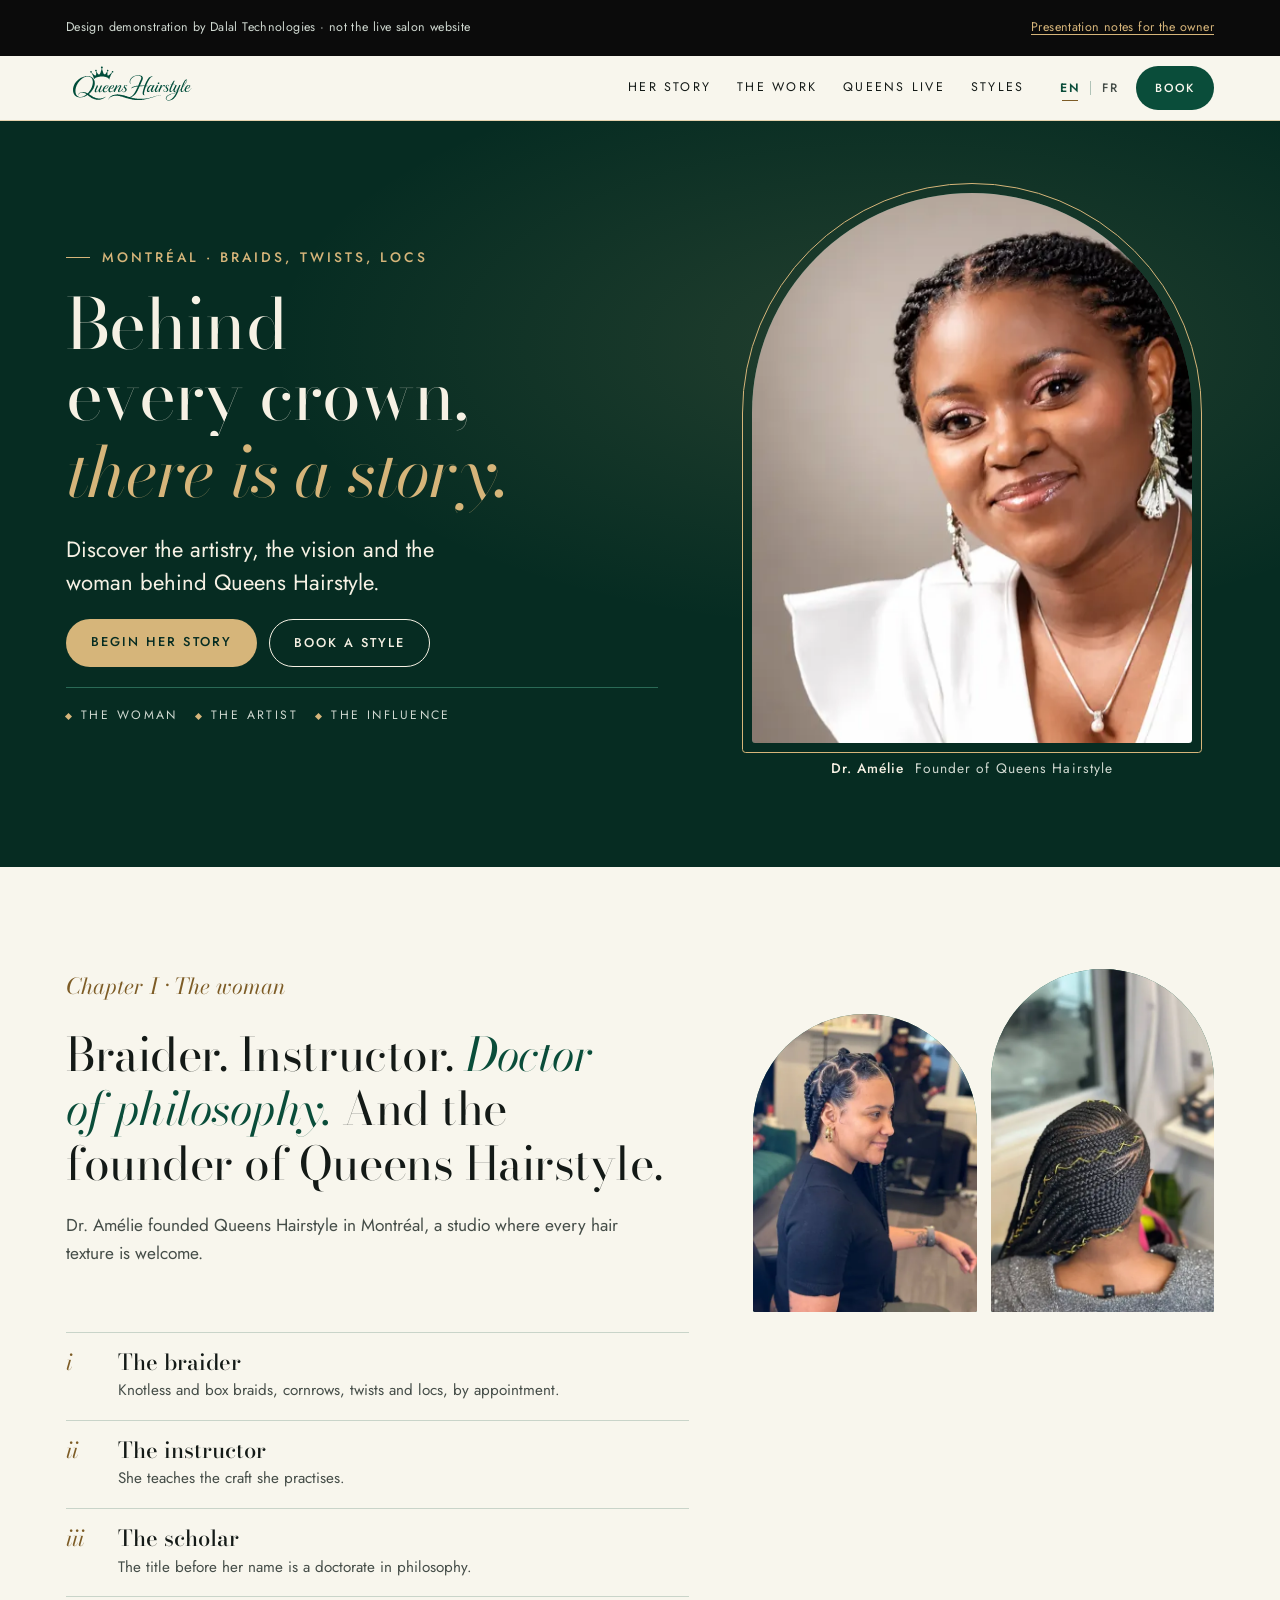
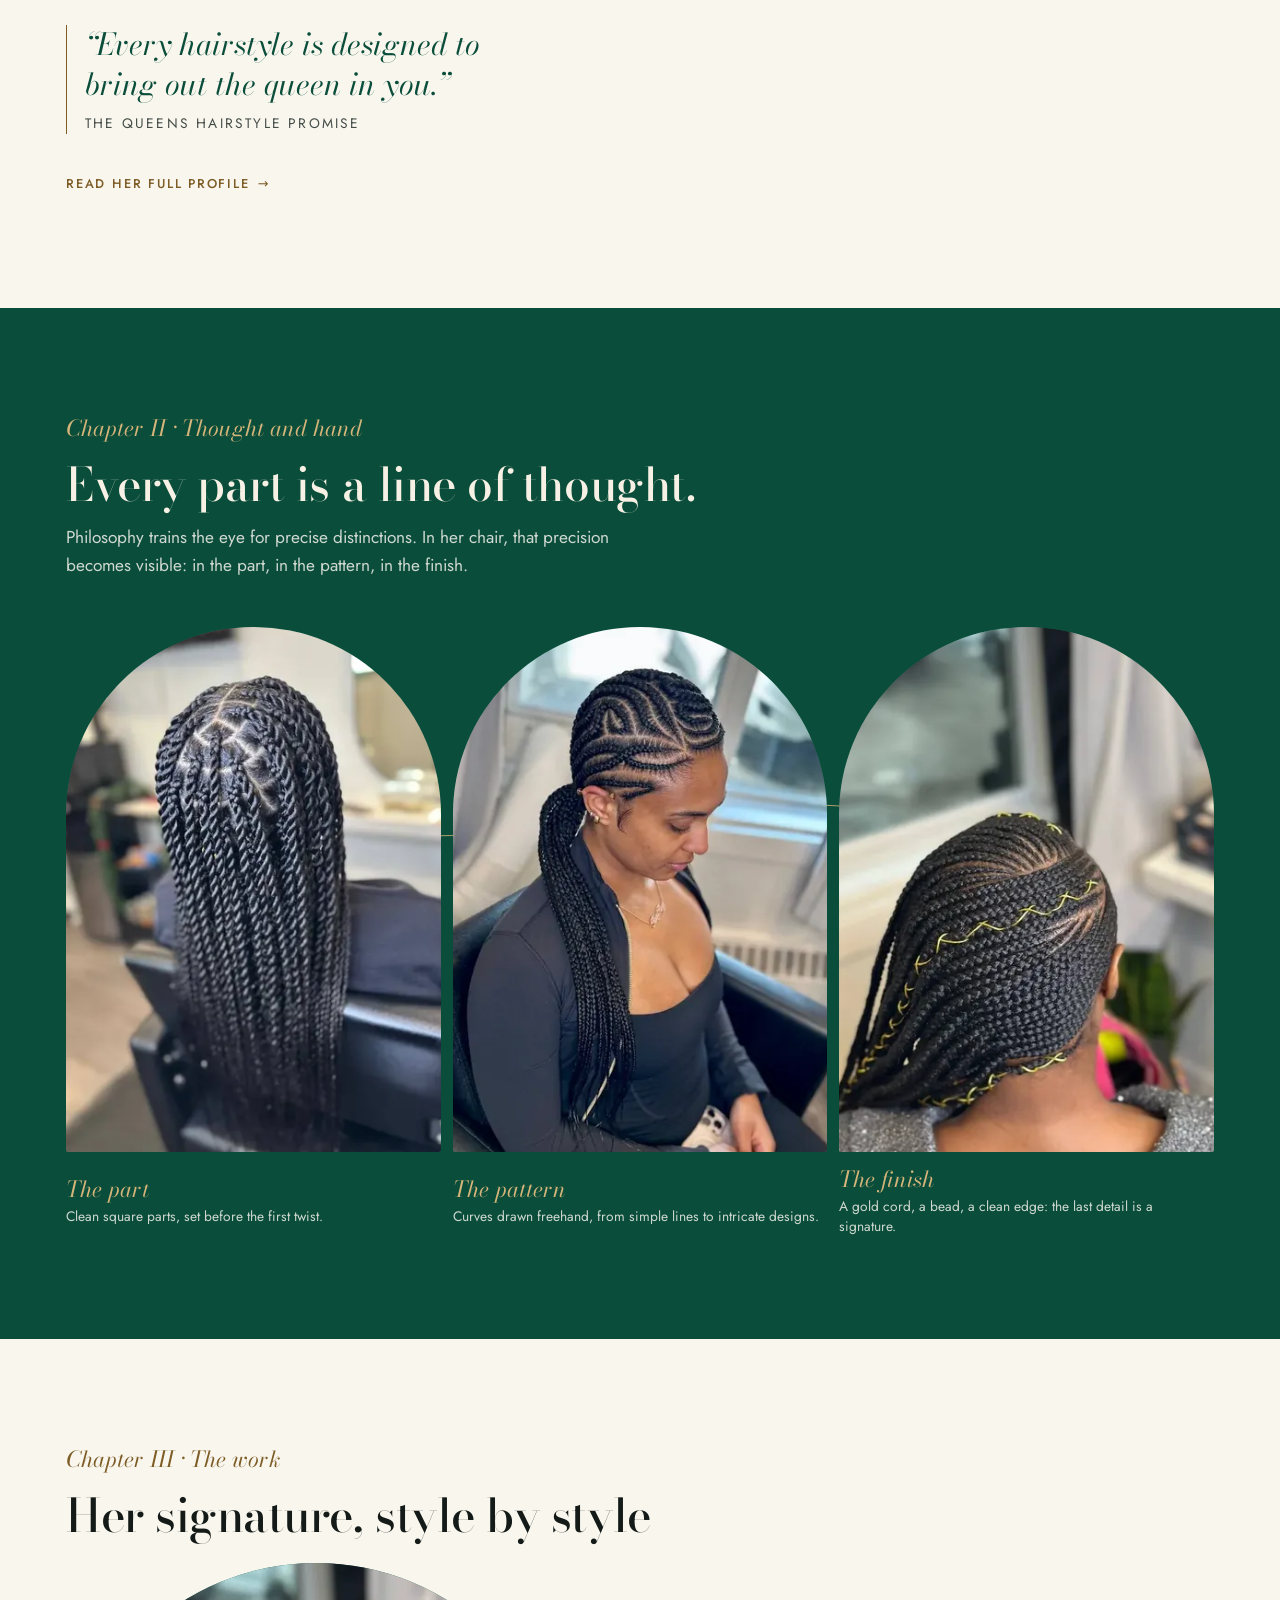
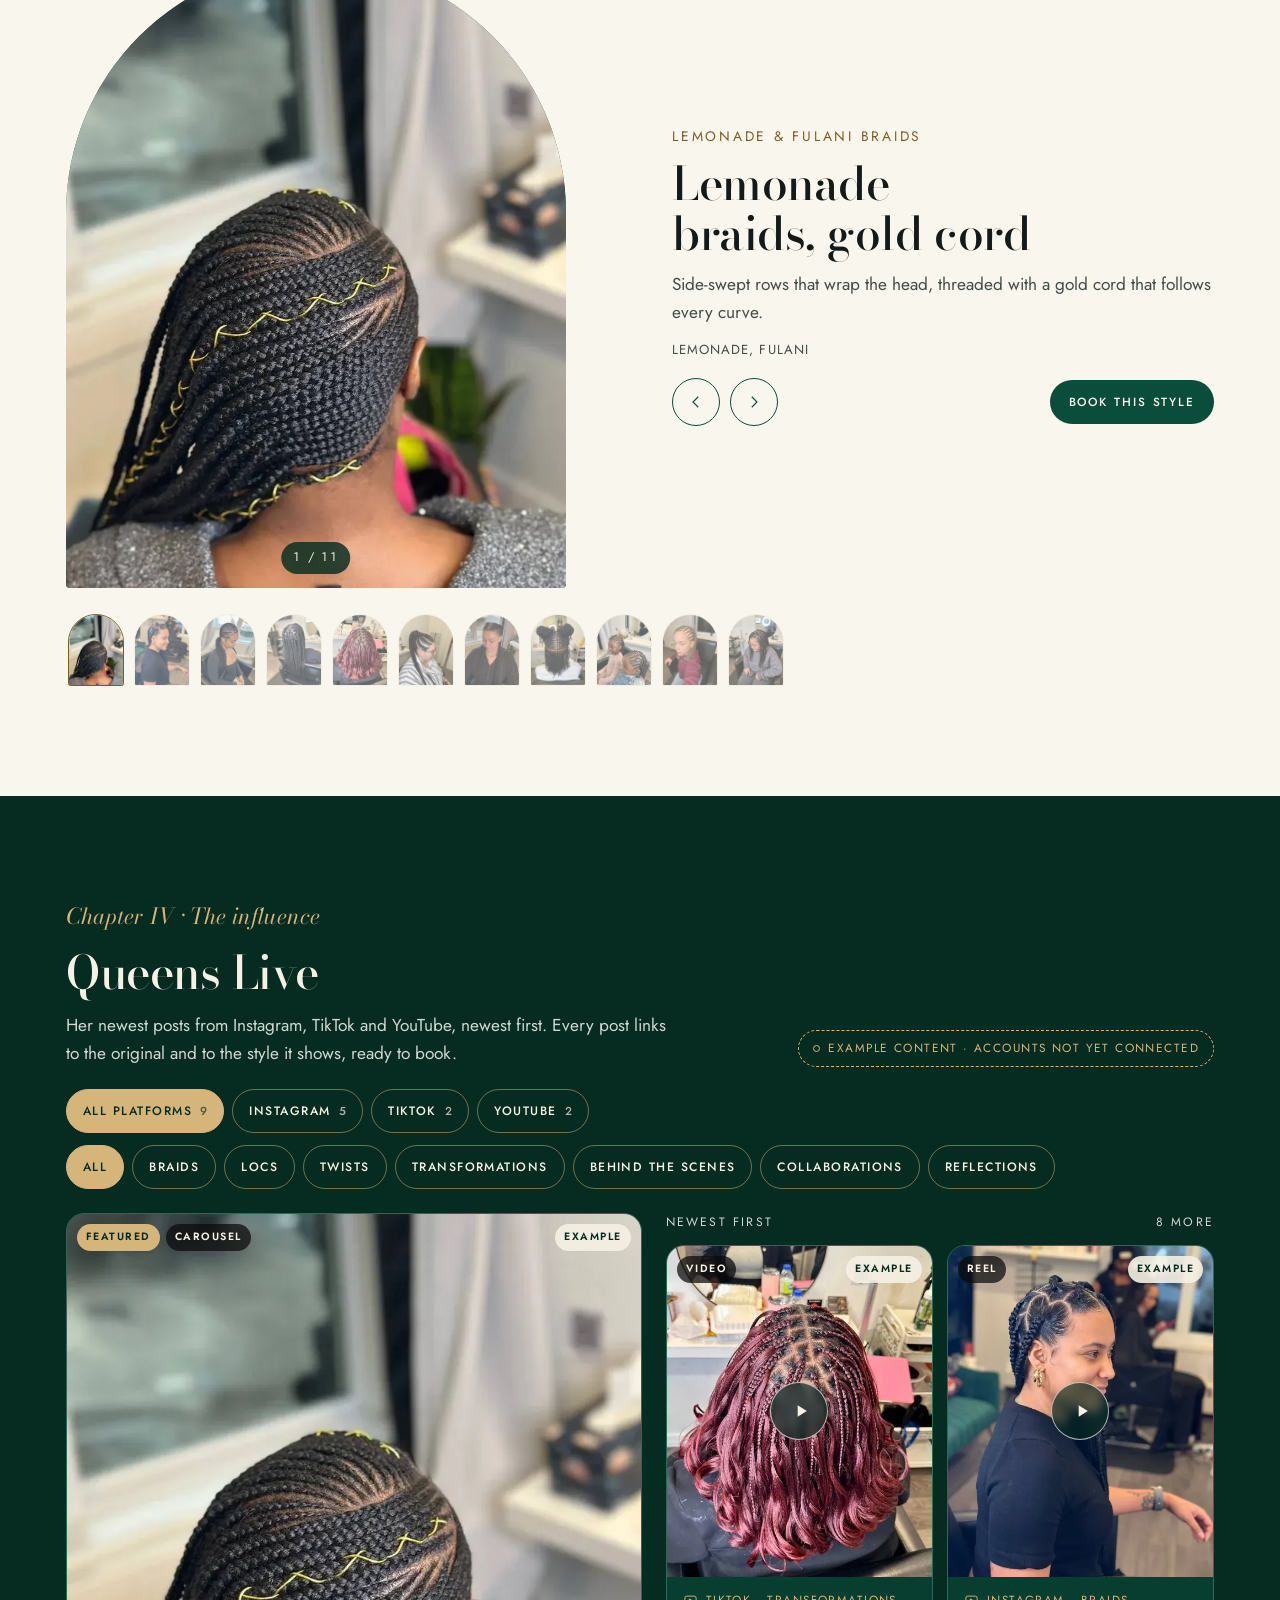
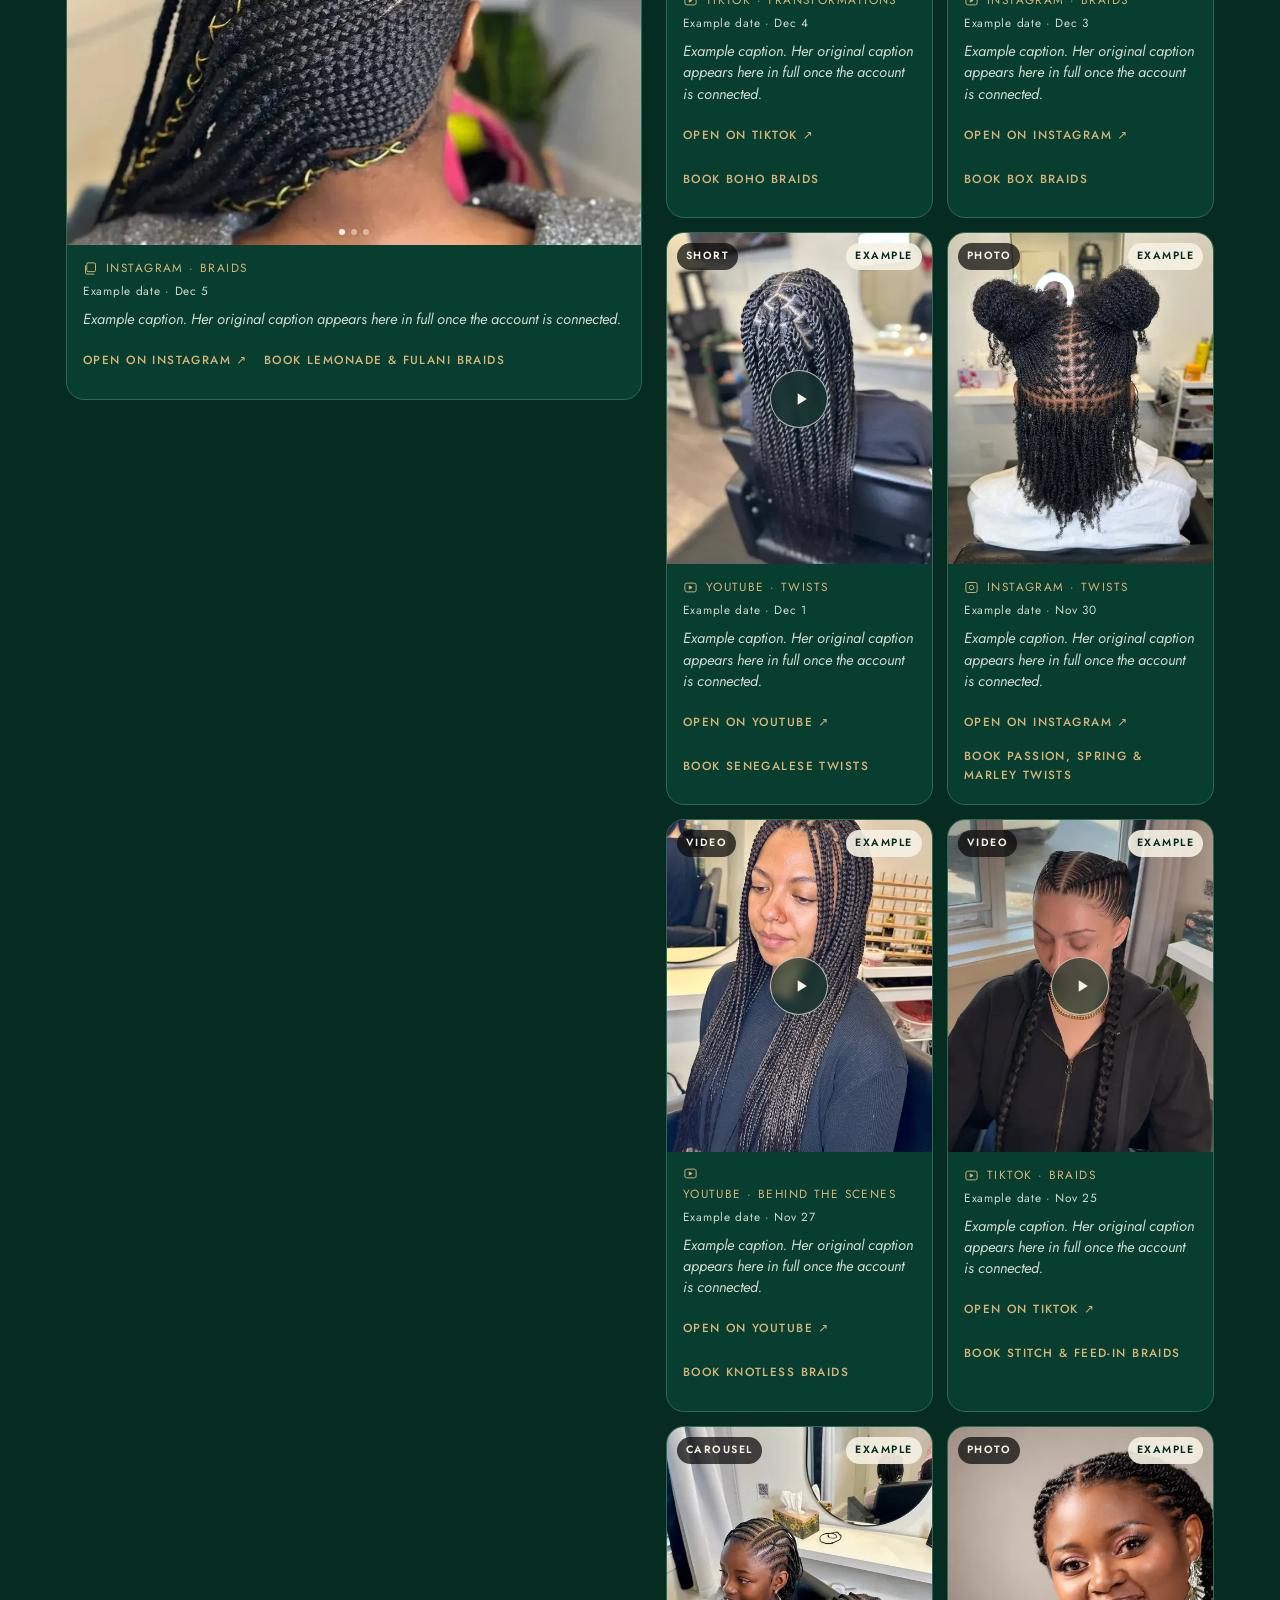
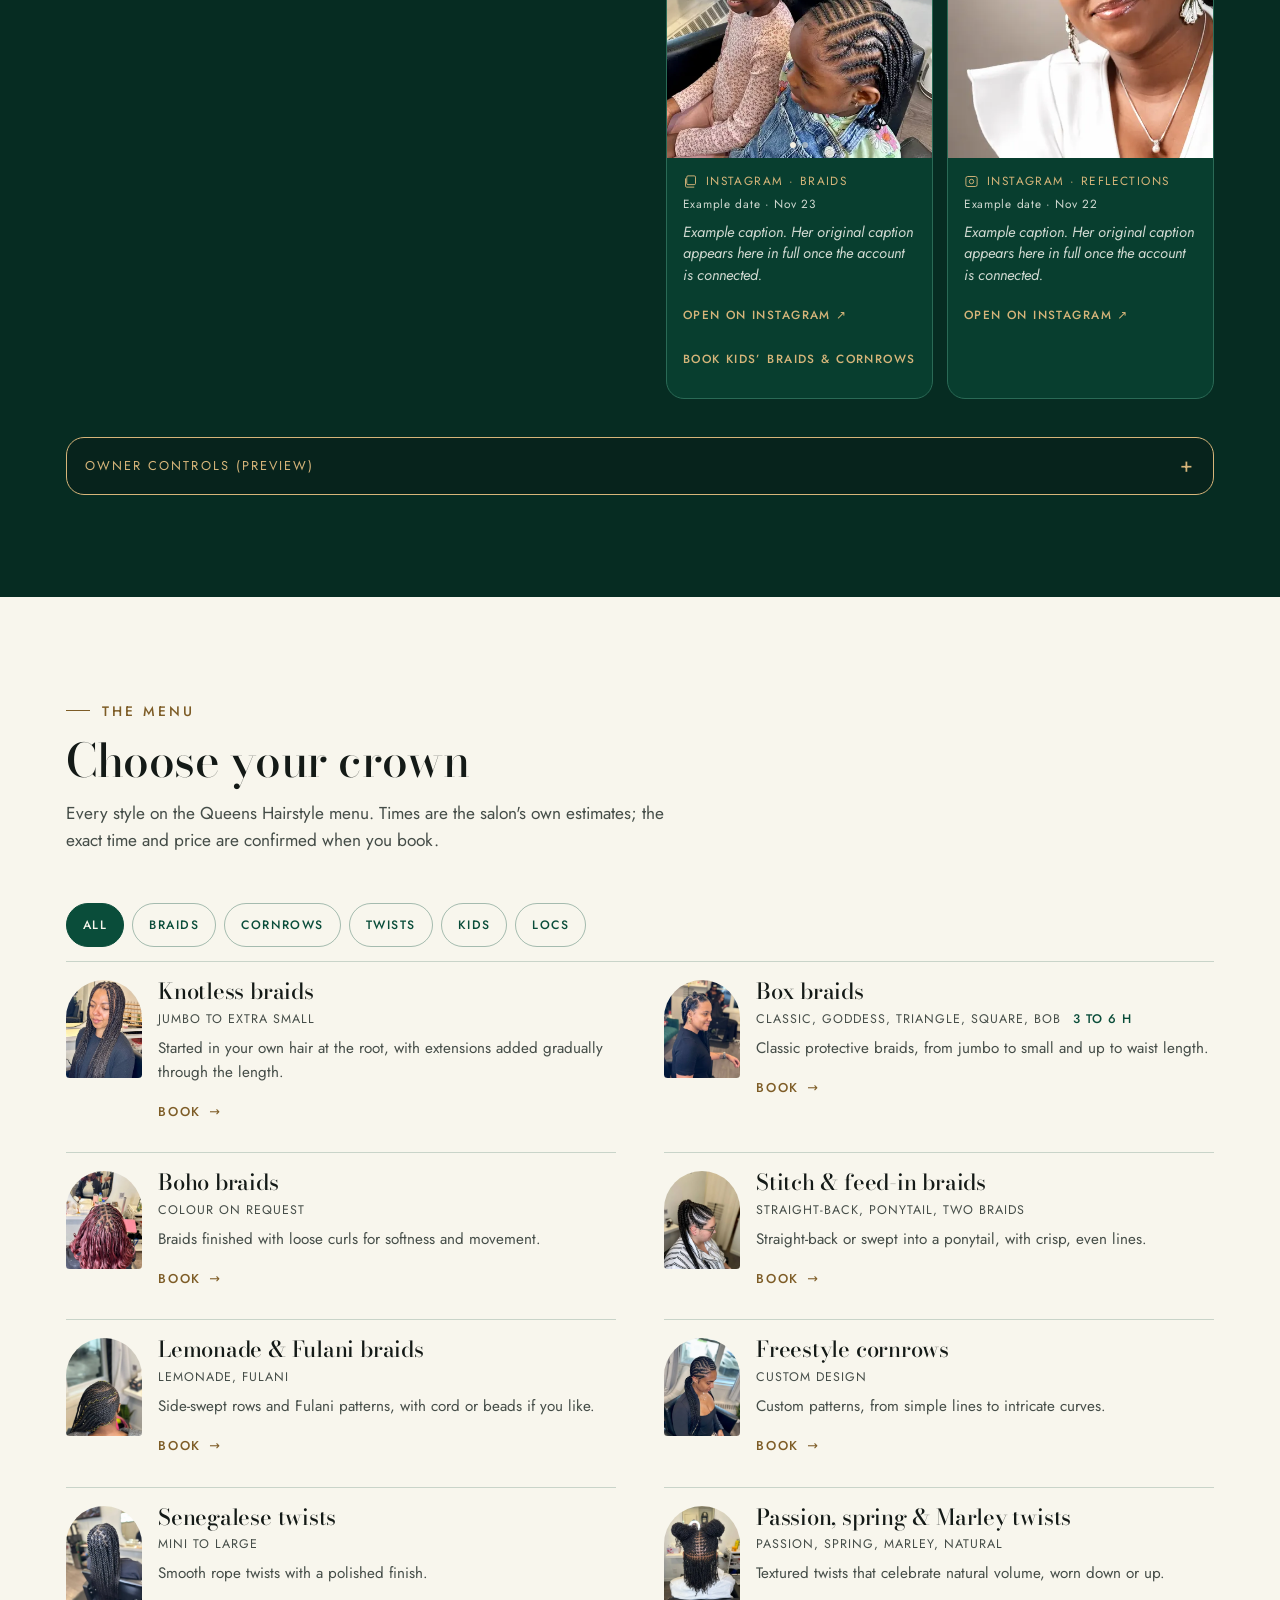
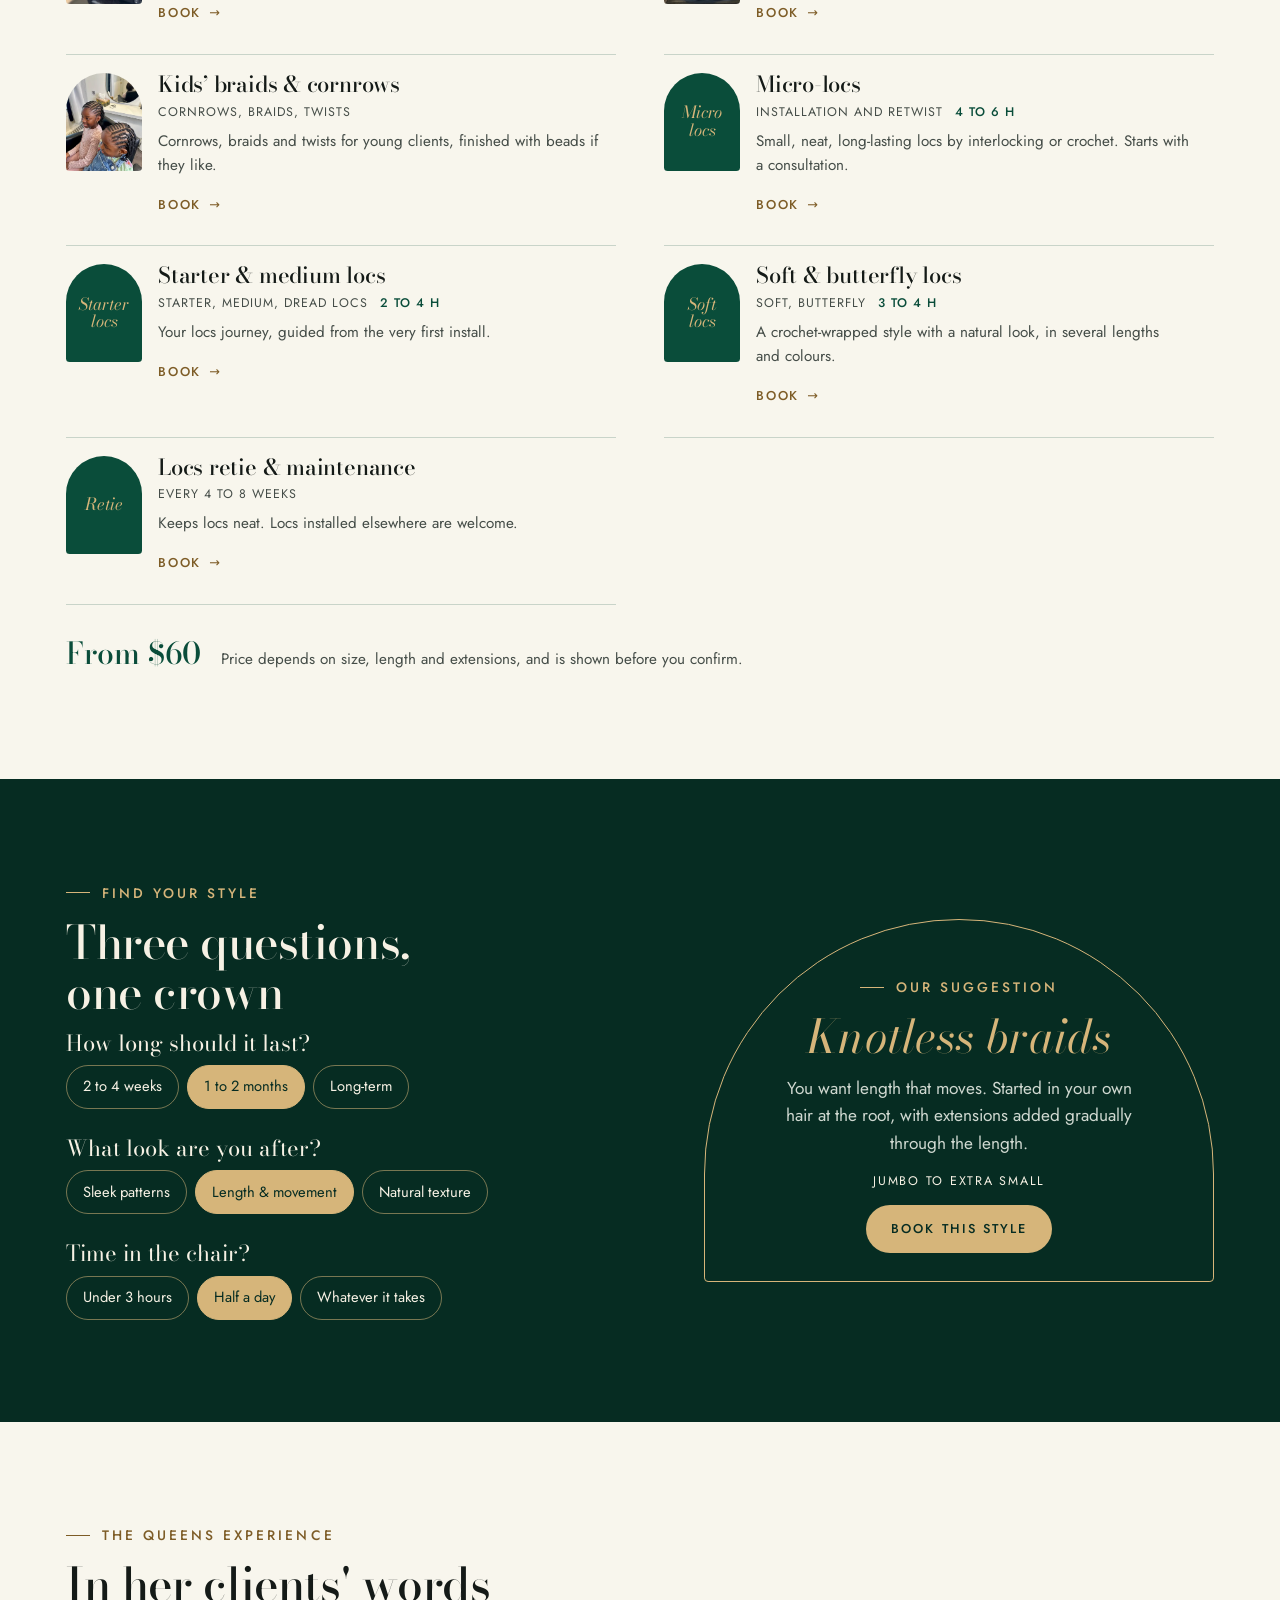
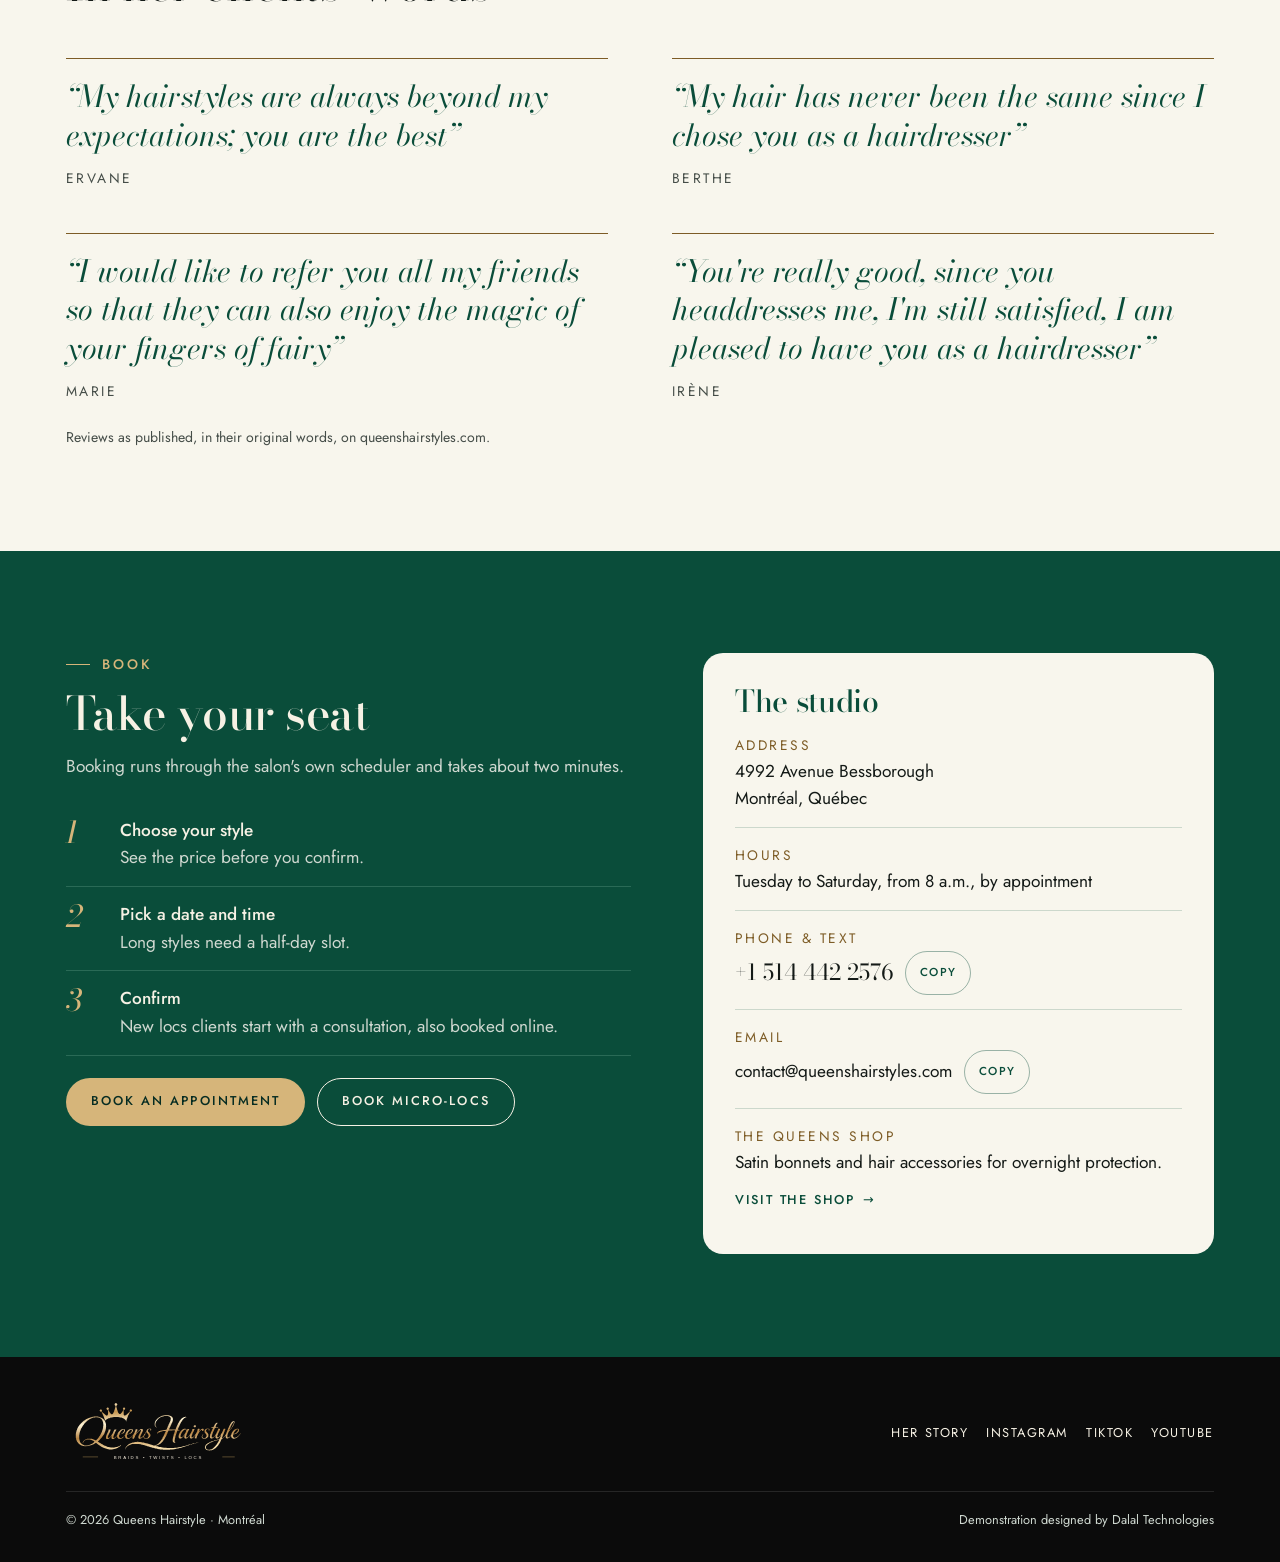
==== commit 845051f1: "Use contact@queenshairstyles.com as the public email Adds a launch checklist item to set up forwardi" ====
--- a/index.html
+++ b/index.html
@@ -263,7 +263,7 @@
           <div class="copyline"><output id="phone">+1 514 442 2576</output><button class="copy-btn" type="button" data-copy="phone" data-i18n="copy">Copy</button></div>
         </div>
         <div class="vrow"><span data-i18n="v.email">Email</span>
-          <div class="copyline"><output id="email" style="font-family:var(--body);font-size:var(--step-0)">queens.hairstyle3@gmail.com</output><button class="copy-btn" type="button" data-copy="email" data-i18n="copy">Copy</button></div>
+          <div class="copyline"><output id="email" style="font-family:var(--body);font-size:var(--step-0)">contact@queenshairstyles.com</output><button class="copy-btn" type="button" data-copy="email" data-i18n="copy">Copy</button></div>
         </div>
         <div class="vrow"><span data-i18n="v.shop">The Queens shop</span><p data-i18n="v.shop.v">Satin bonnets and hair accessories for overnight protection.</p>
           <a class="link-arrow" style="color:var(--emerald)" href="https://www.queenshairstyles.com/online-shopping" target="_blank" rel="noopener" data-i18n="v.shop.cta">Visit the shop</a>
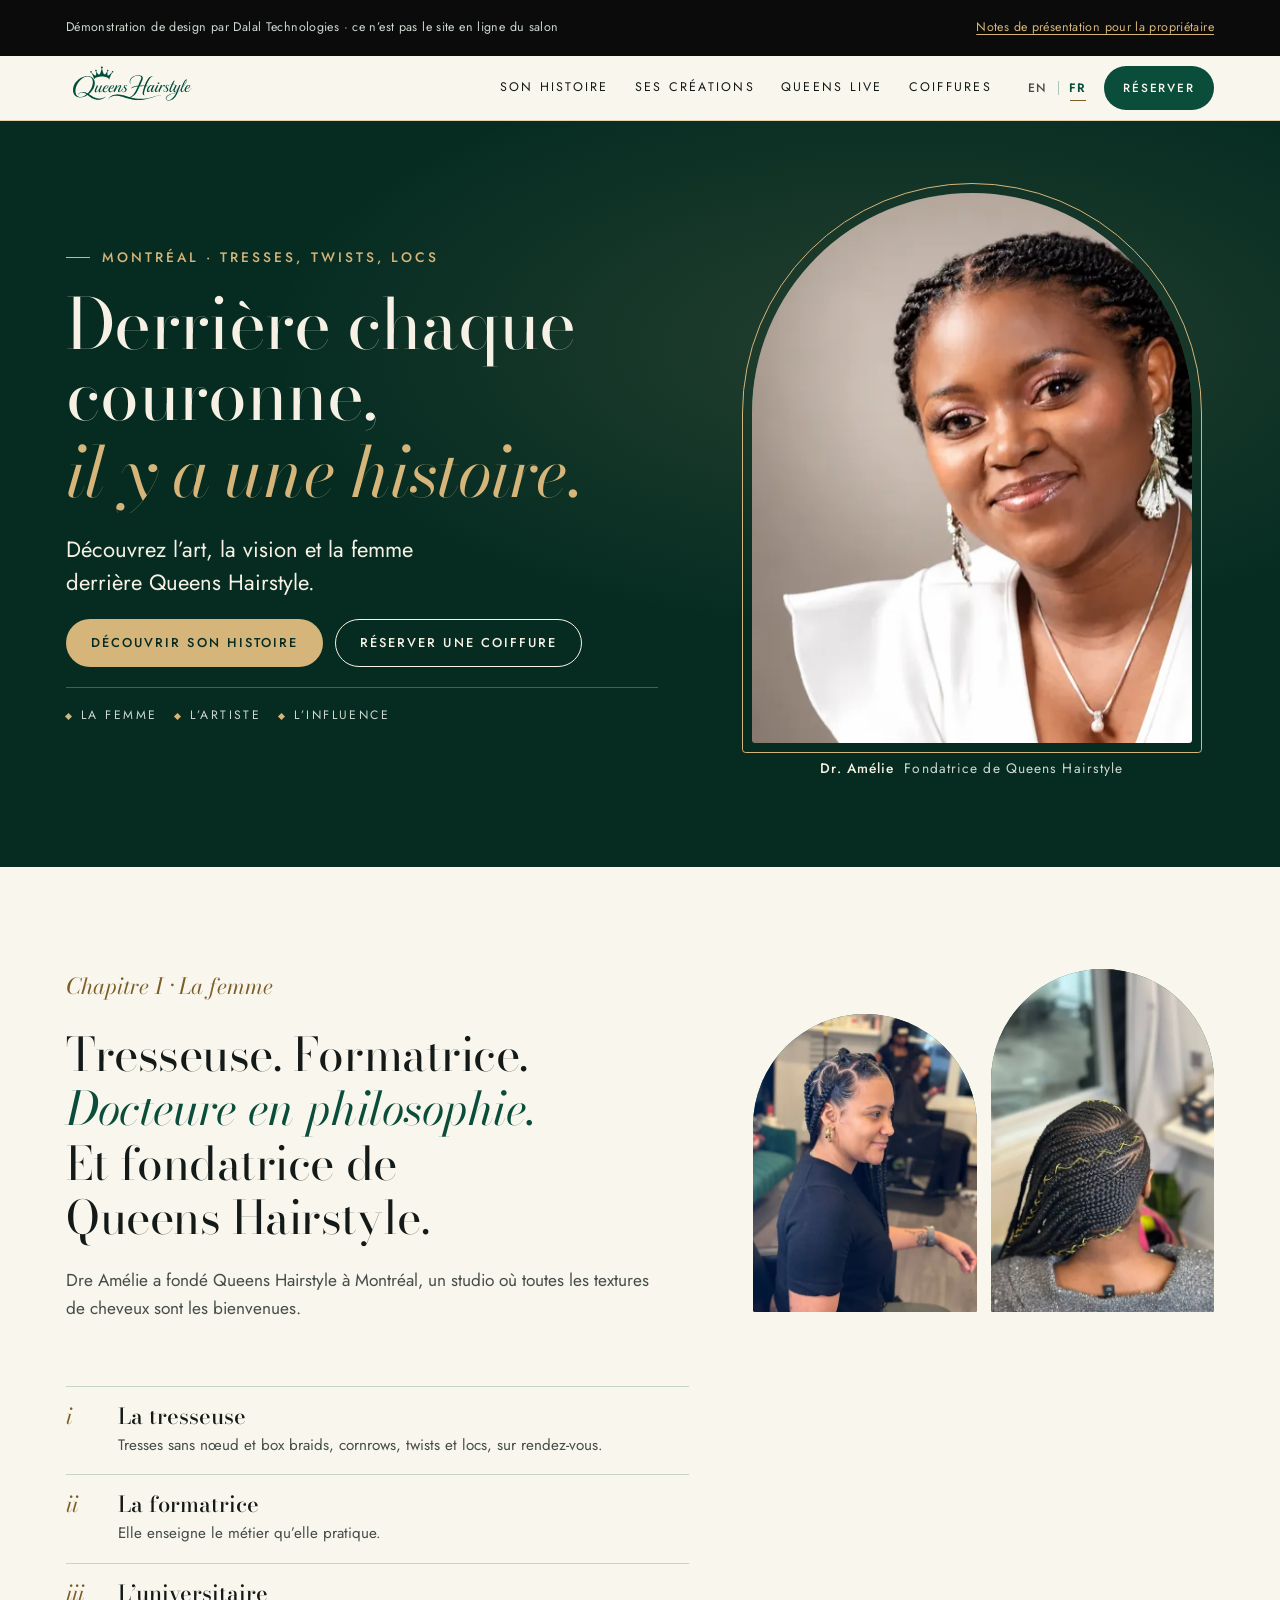
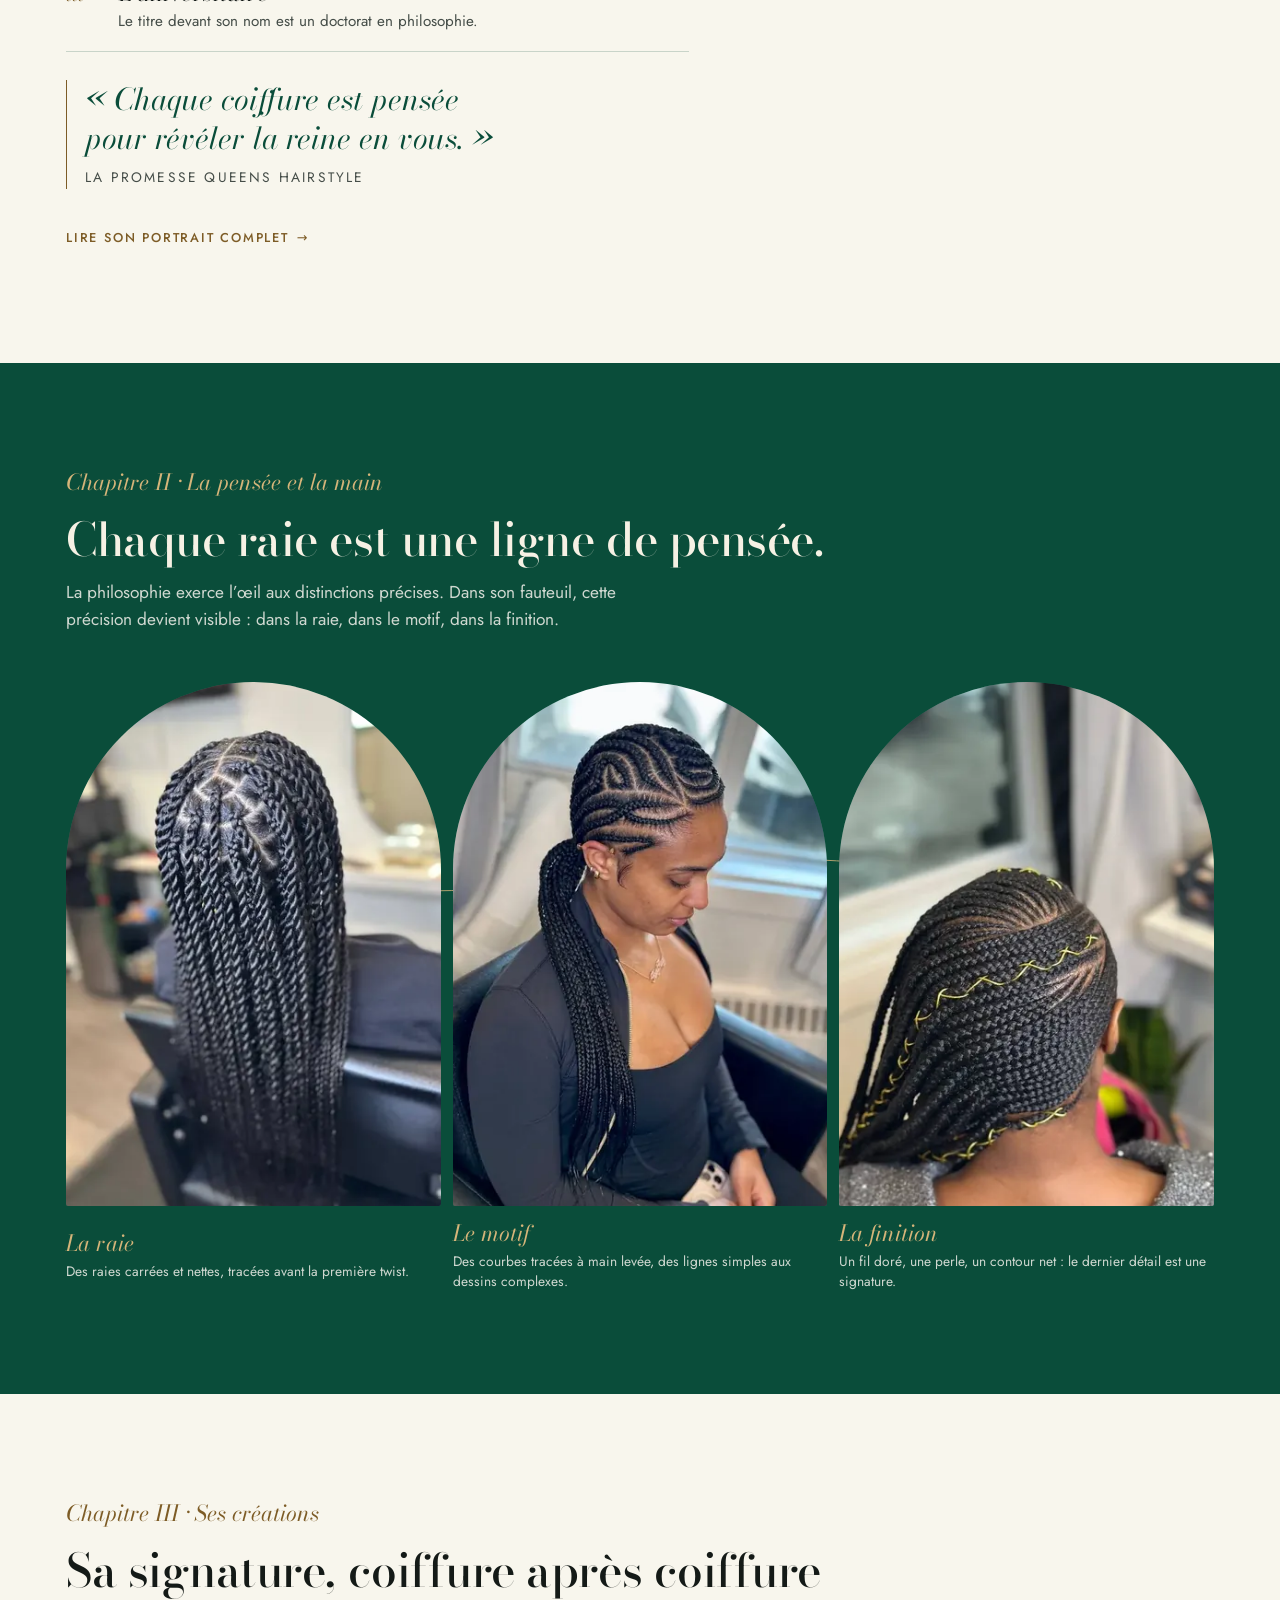
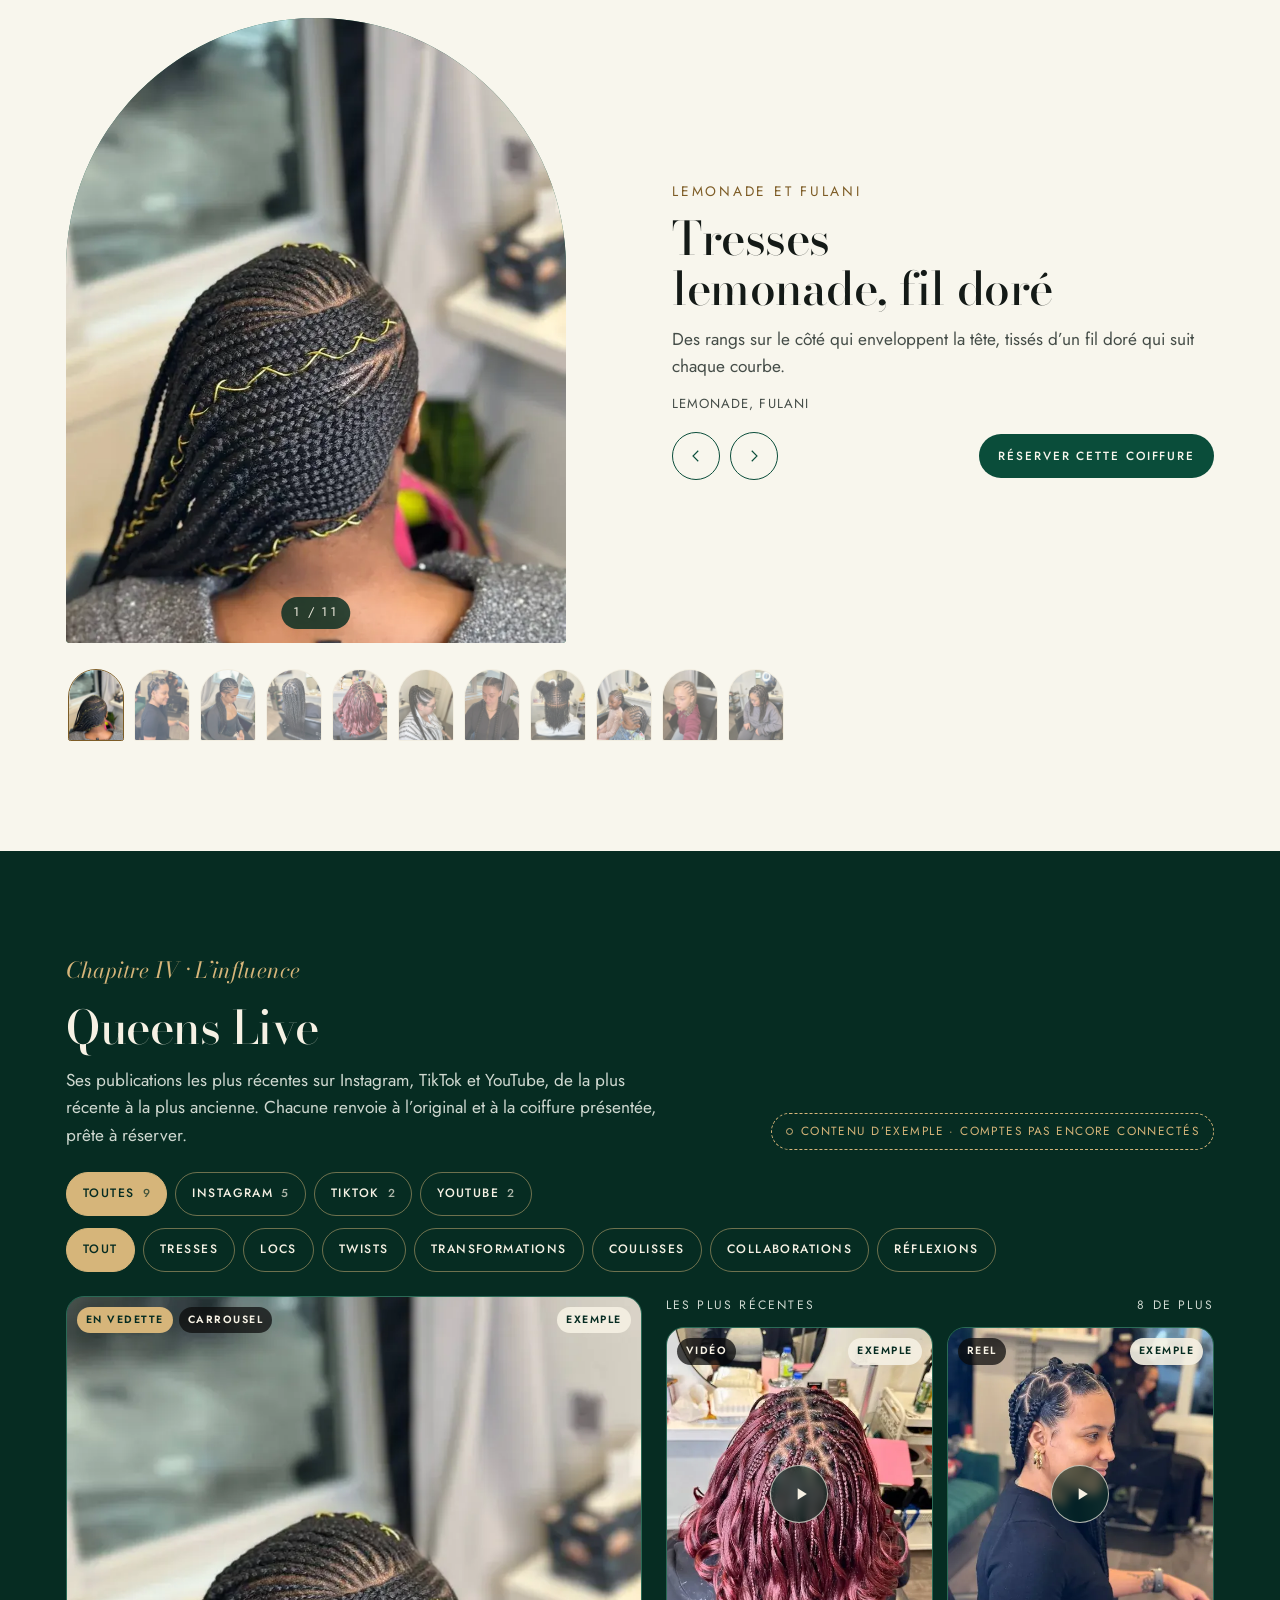
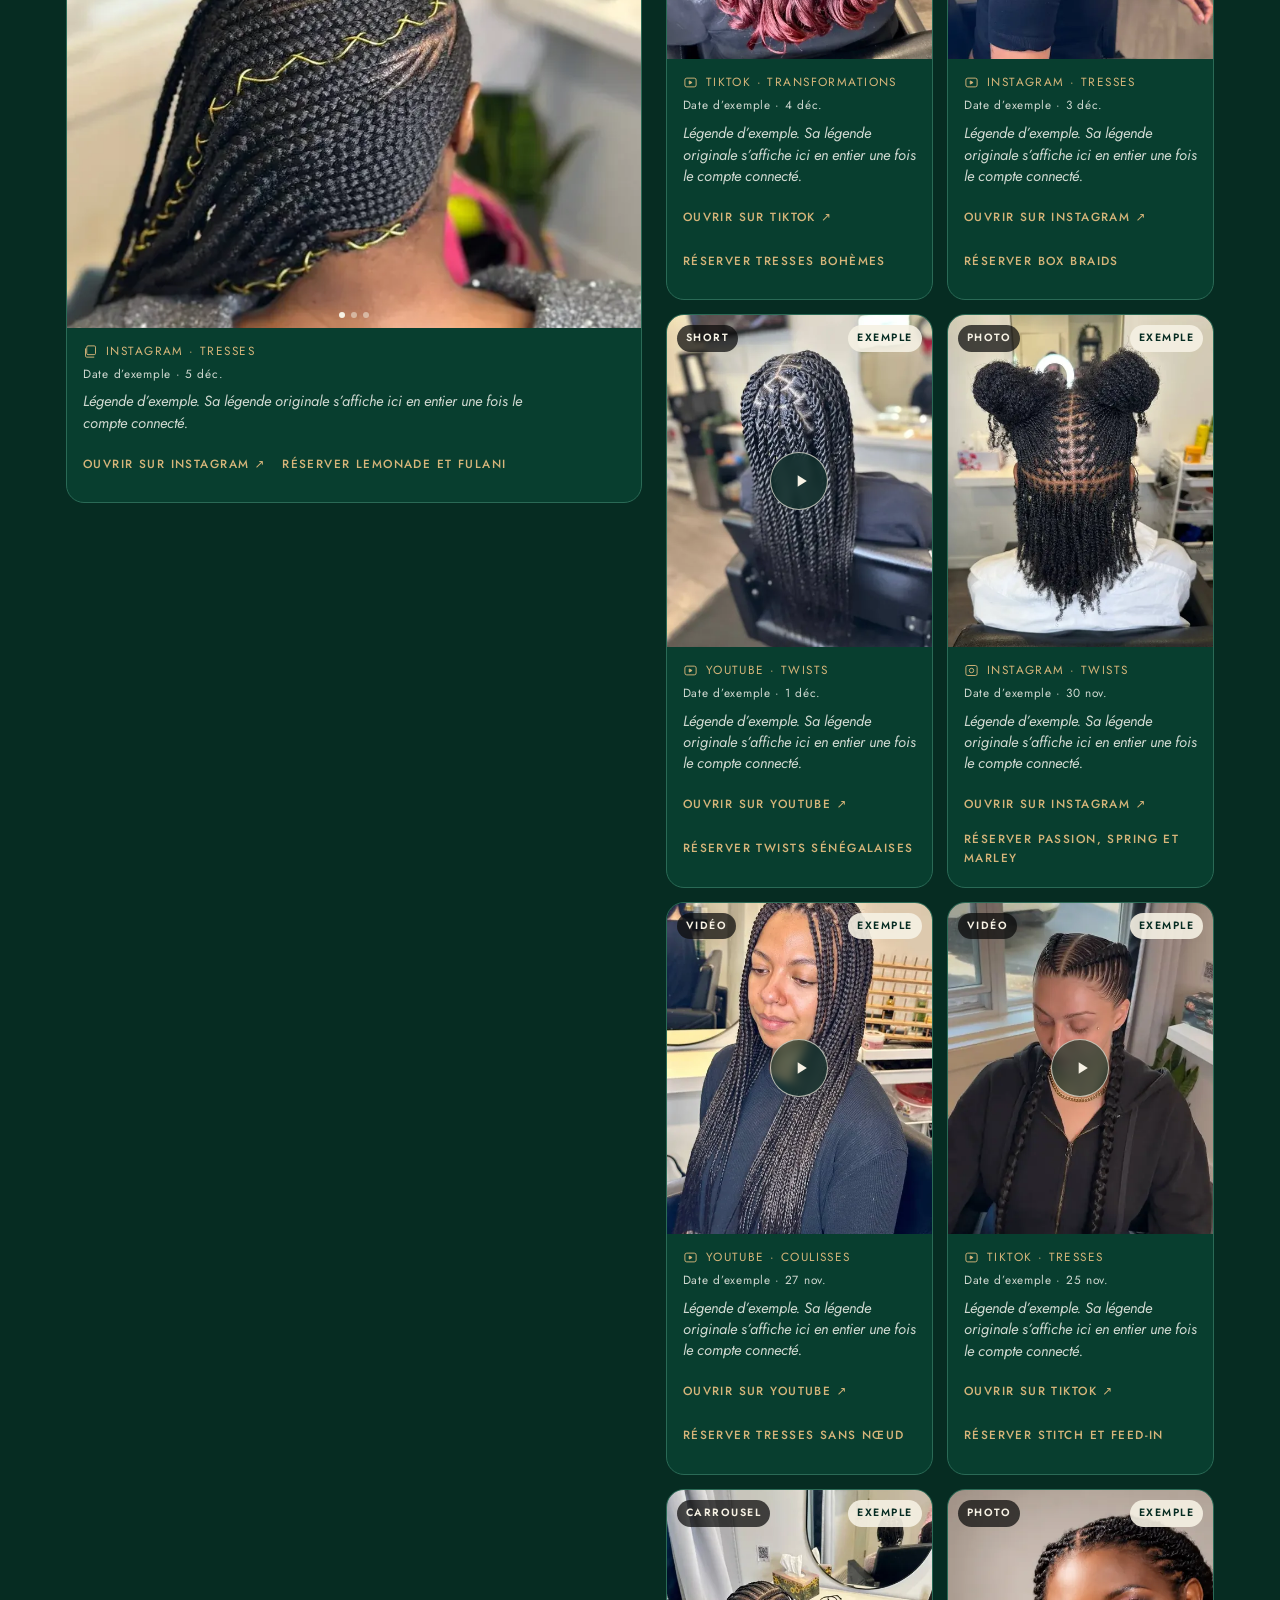
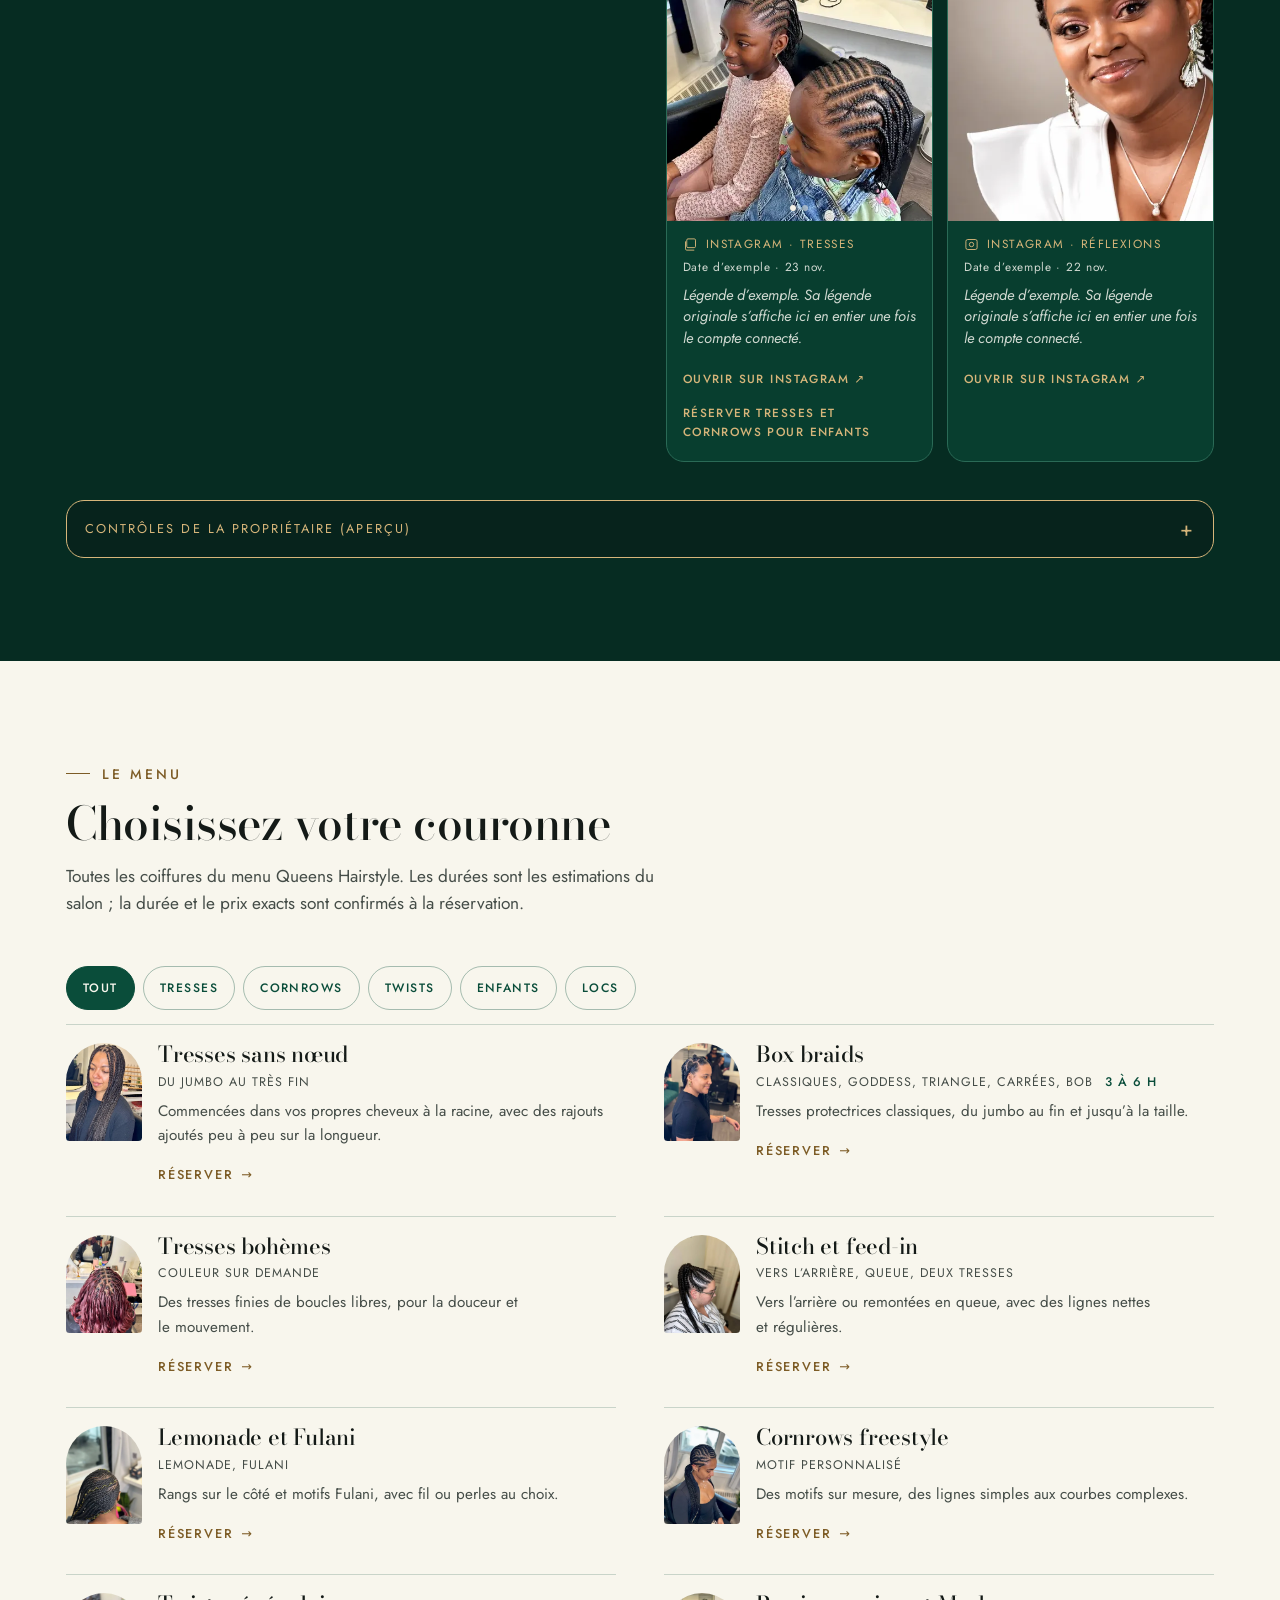
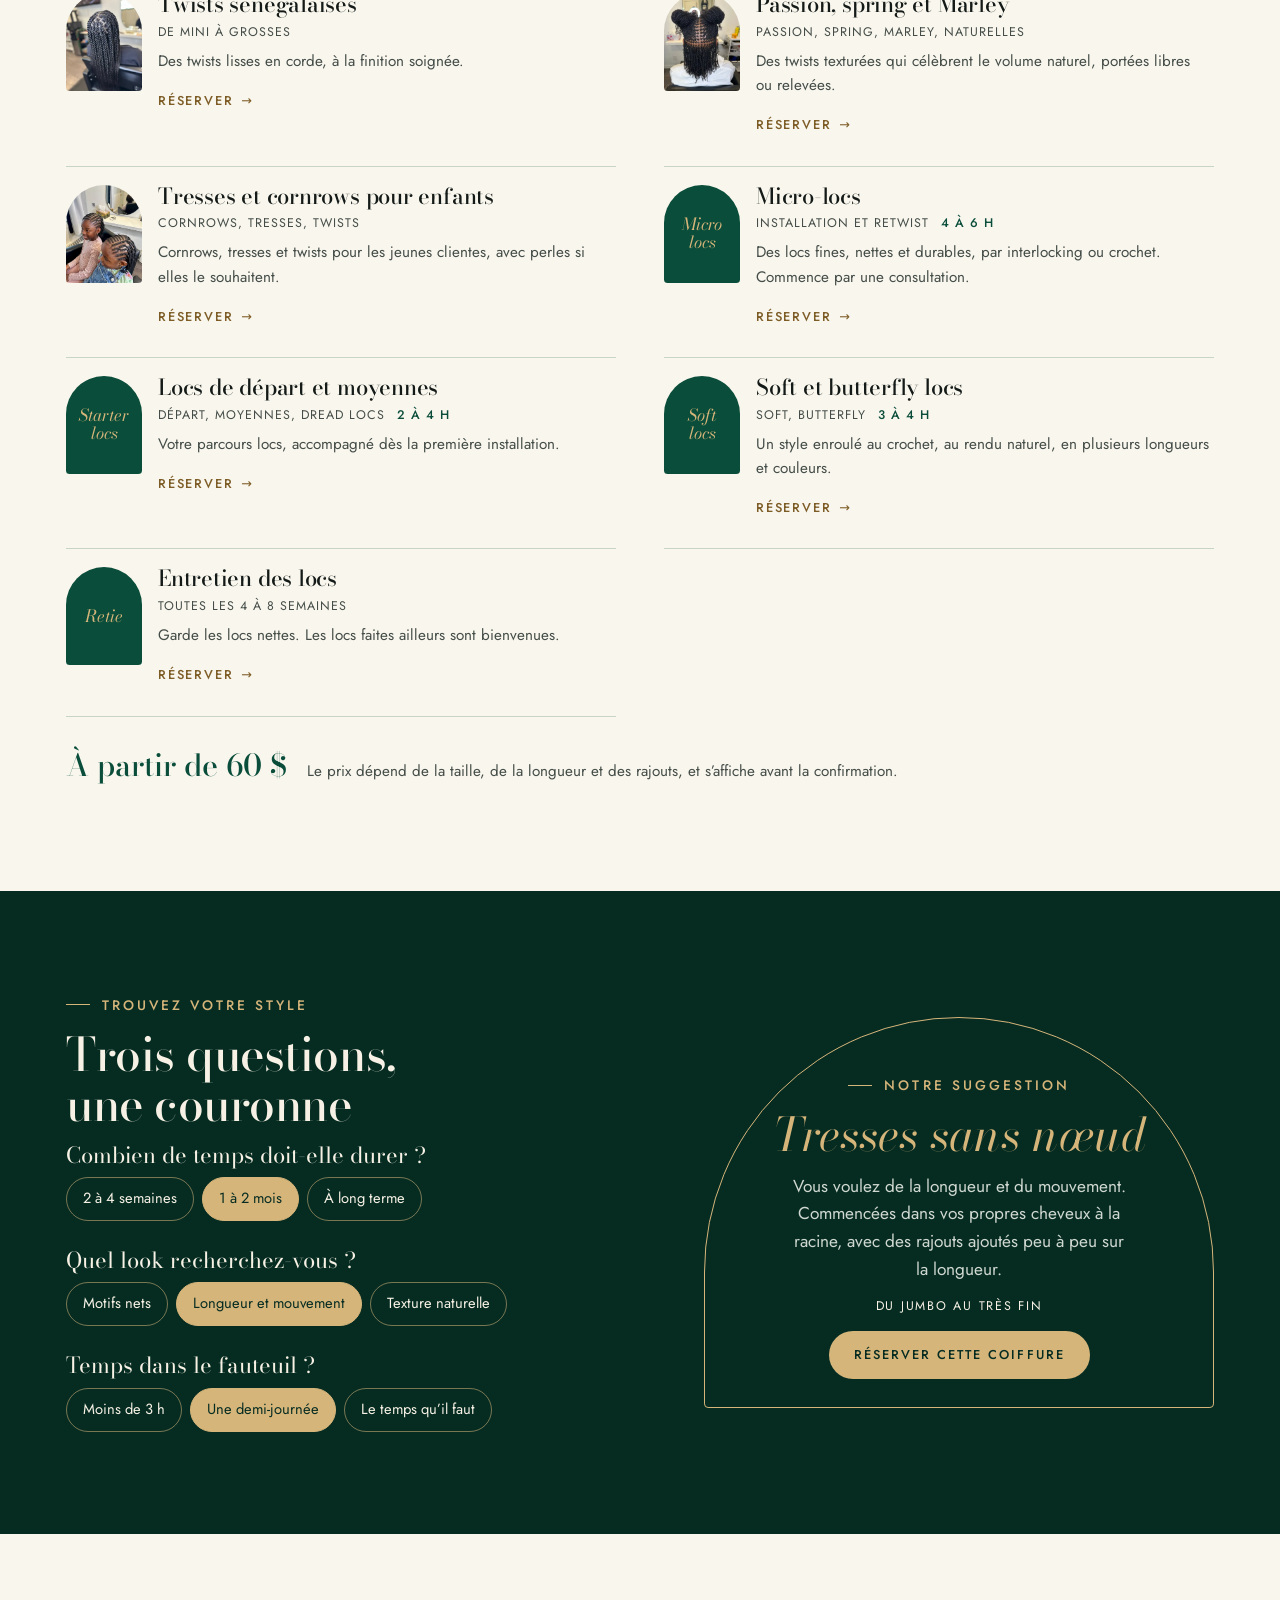
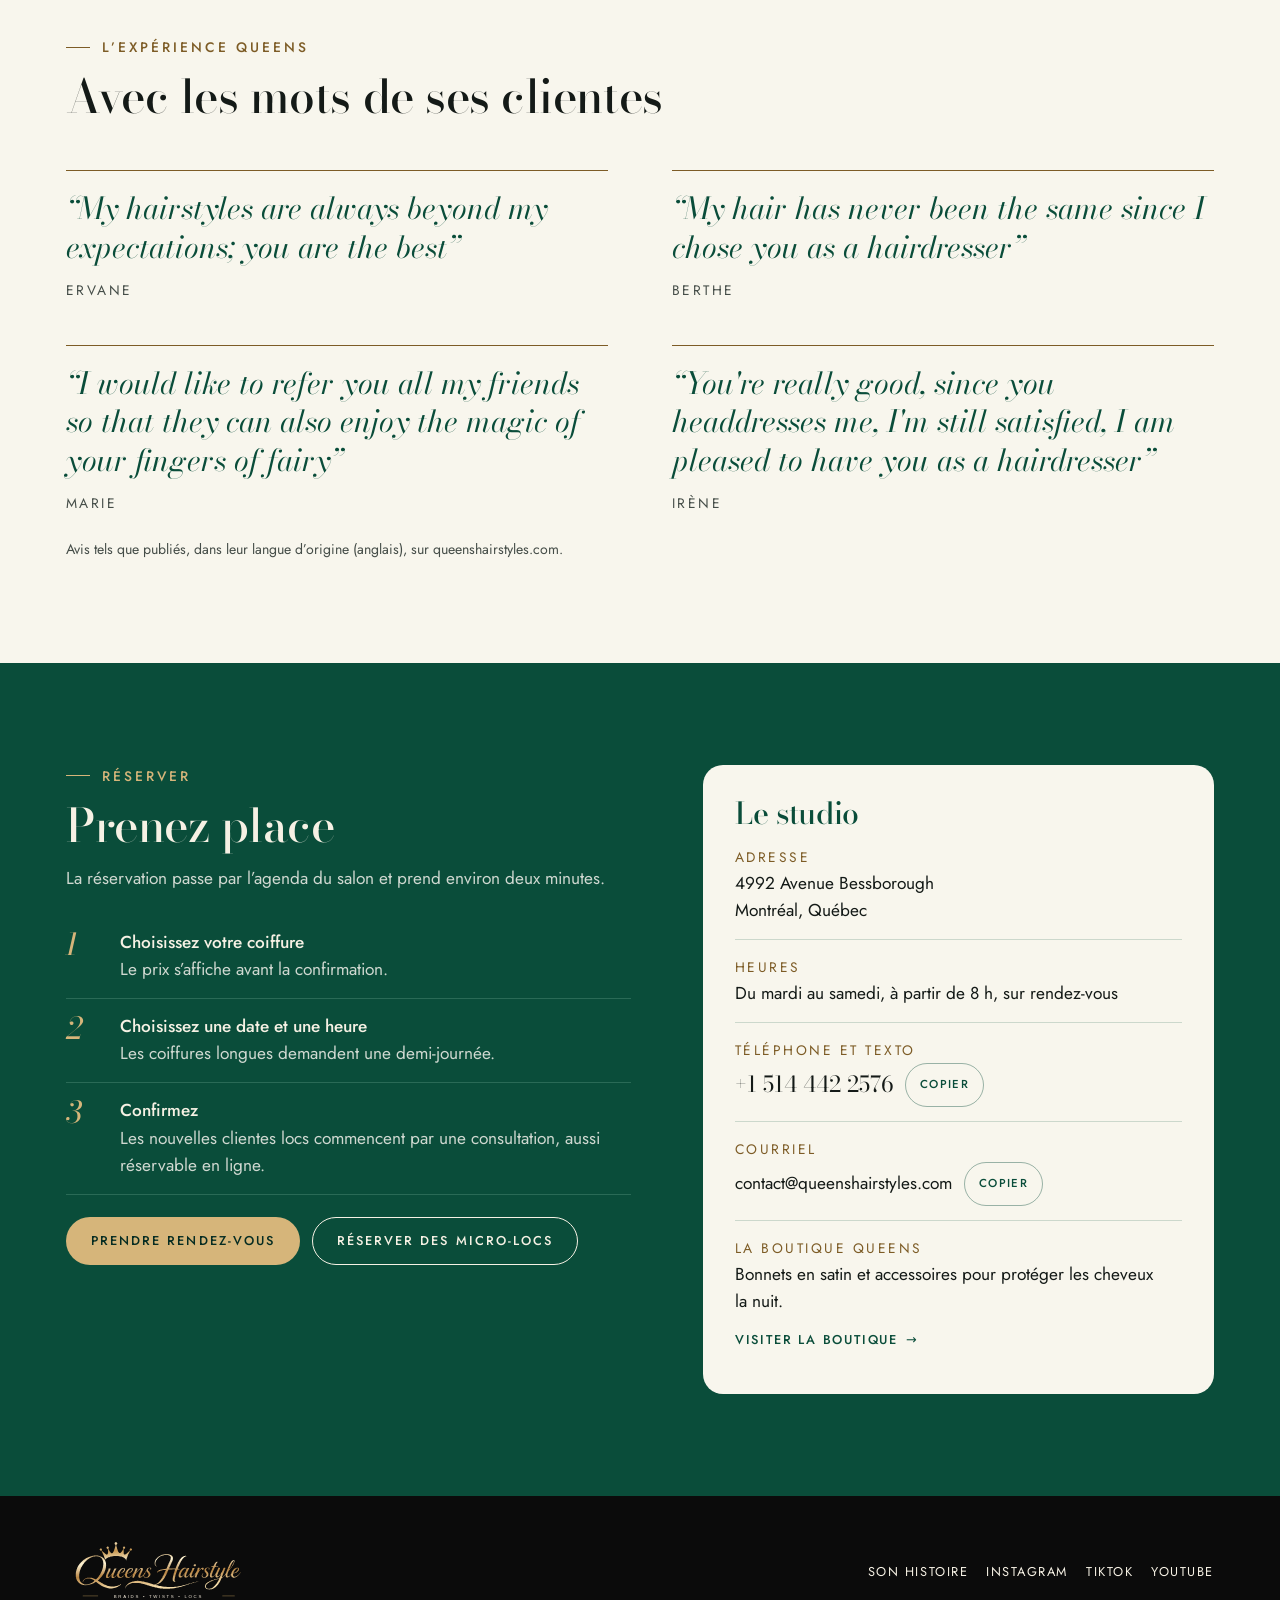
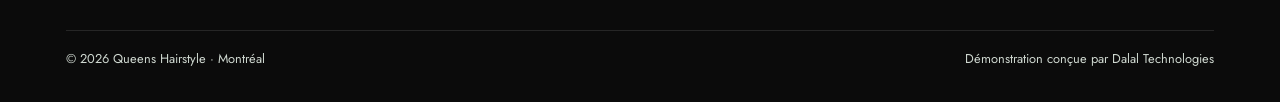
==== commit b1decb71: "Open the demo in French by default; translate presentation notes Dr. Amélie reads French, so French " ====
--- a/index.html
+++ b/index.html
@@ -1,12 +1,12 @@
 <!doctype html>
-<html lang="en">
+<html lang="fr">
 <head>
 <meta charset="utf-8">
 <meta name="viewport" content="width=device-width, initial-scale=1, viewport-fit=cover">
 <meta name="robots" content="noindex">
 <title>Queens Hairstyle Montréal</title>
 <meta name="claude:viewport-fit-sides" content="cover">
-<meta name="description" content="Queens Hairstyle, Montréal: braids, twists and locs by Dr. Amélie, braider and instructor. By appointment, 4992 Avenue Bessborough, Montréal.">
+<meta name="description" content="Queens Hairstyle, Montréal : tresses, twists et locs par Dre Amélie, tresseuse et formatrice. Sur rendez-vous, 4992, avenue Bessborough, Montréal.">
 <link rel="preconnect" href="https://fonts.googleapis.com">
 <link rel="preconnect" href="https://fonts.gstatic.com" crossorigin>
 <link rel="stylesheet" href="https://fonts.googleapis.com/css2?family=Bodoni+Moda:ital,opsz,wght@0,6..96,400;0,6..96,500;1,6..96,400;1,6..96,500&family=Jost:wght@400;500;600&display=swap">
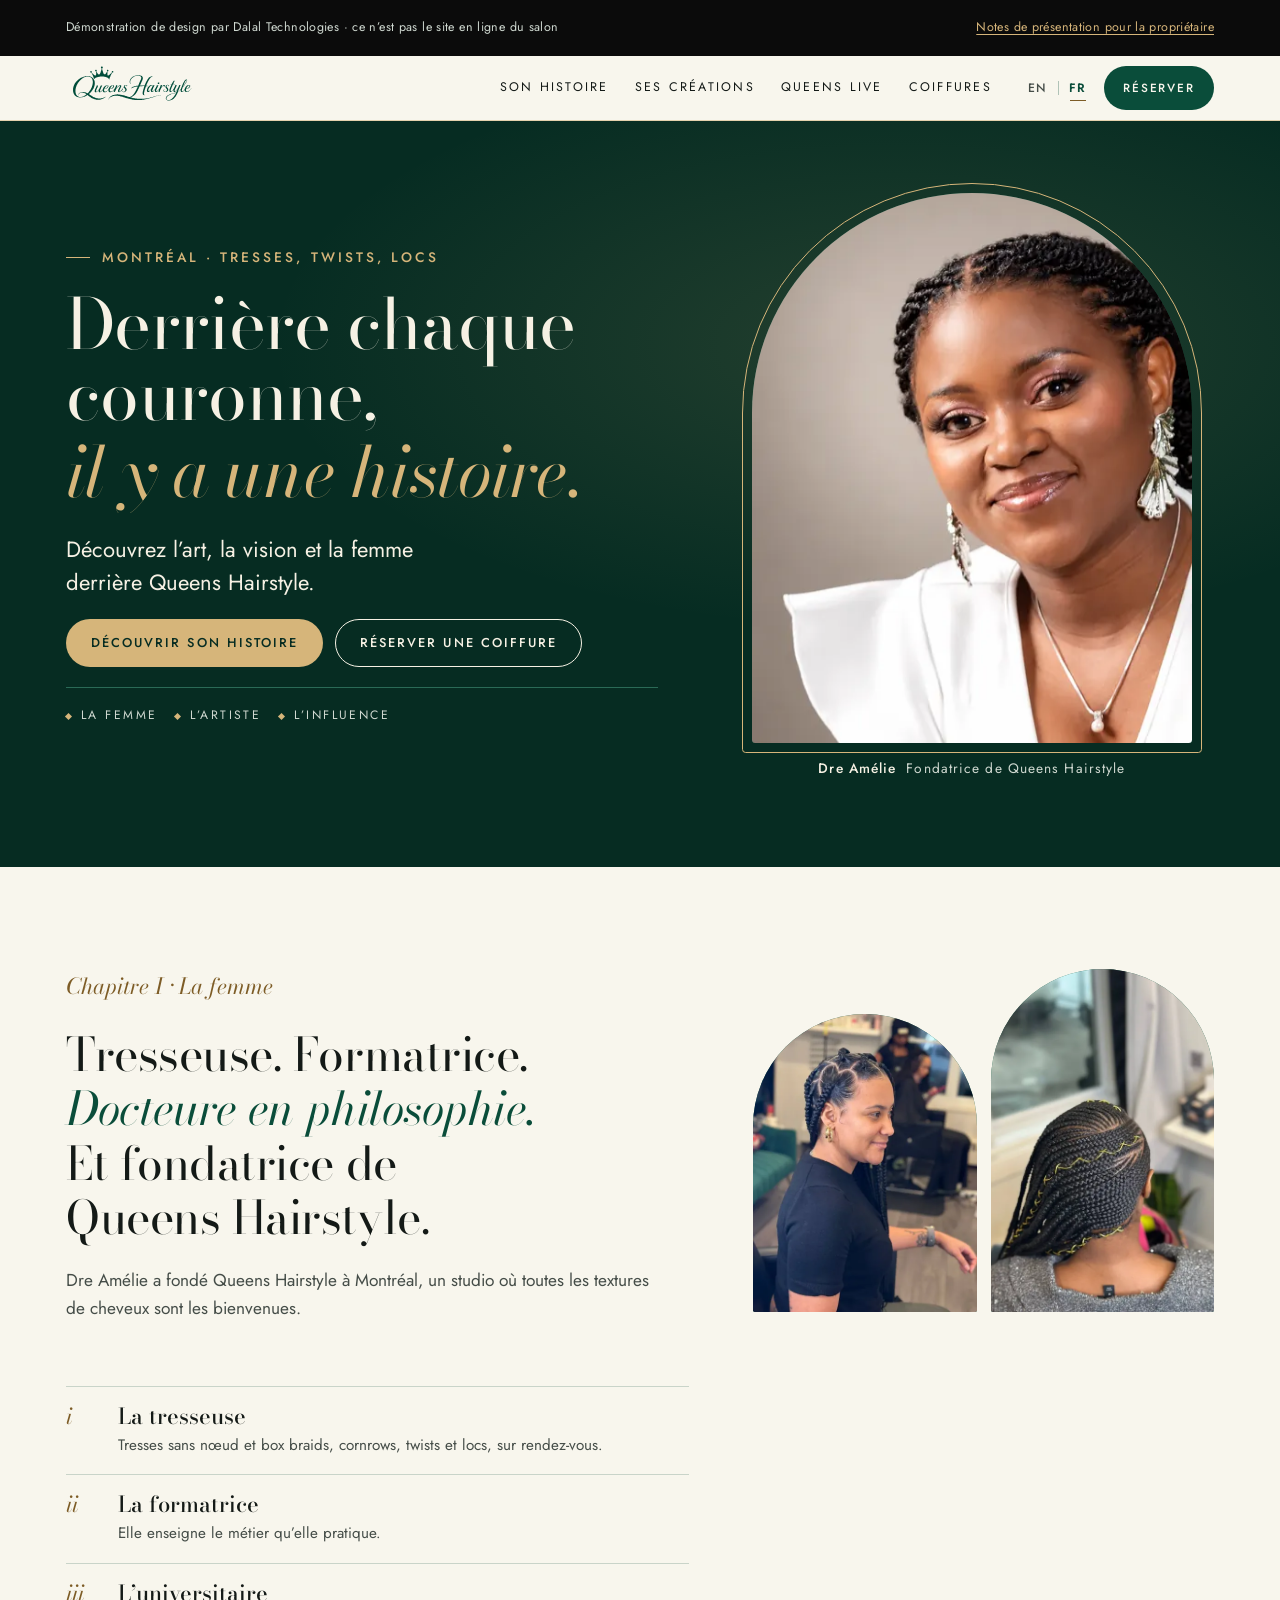
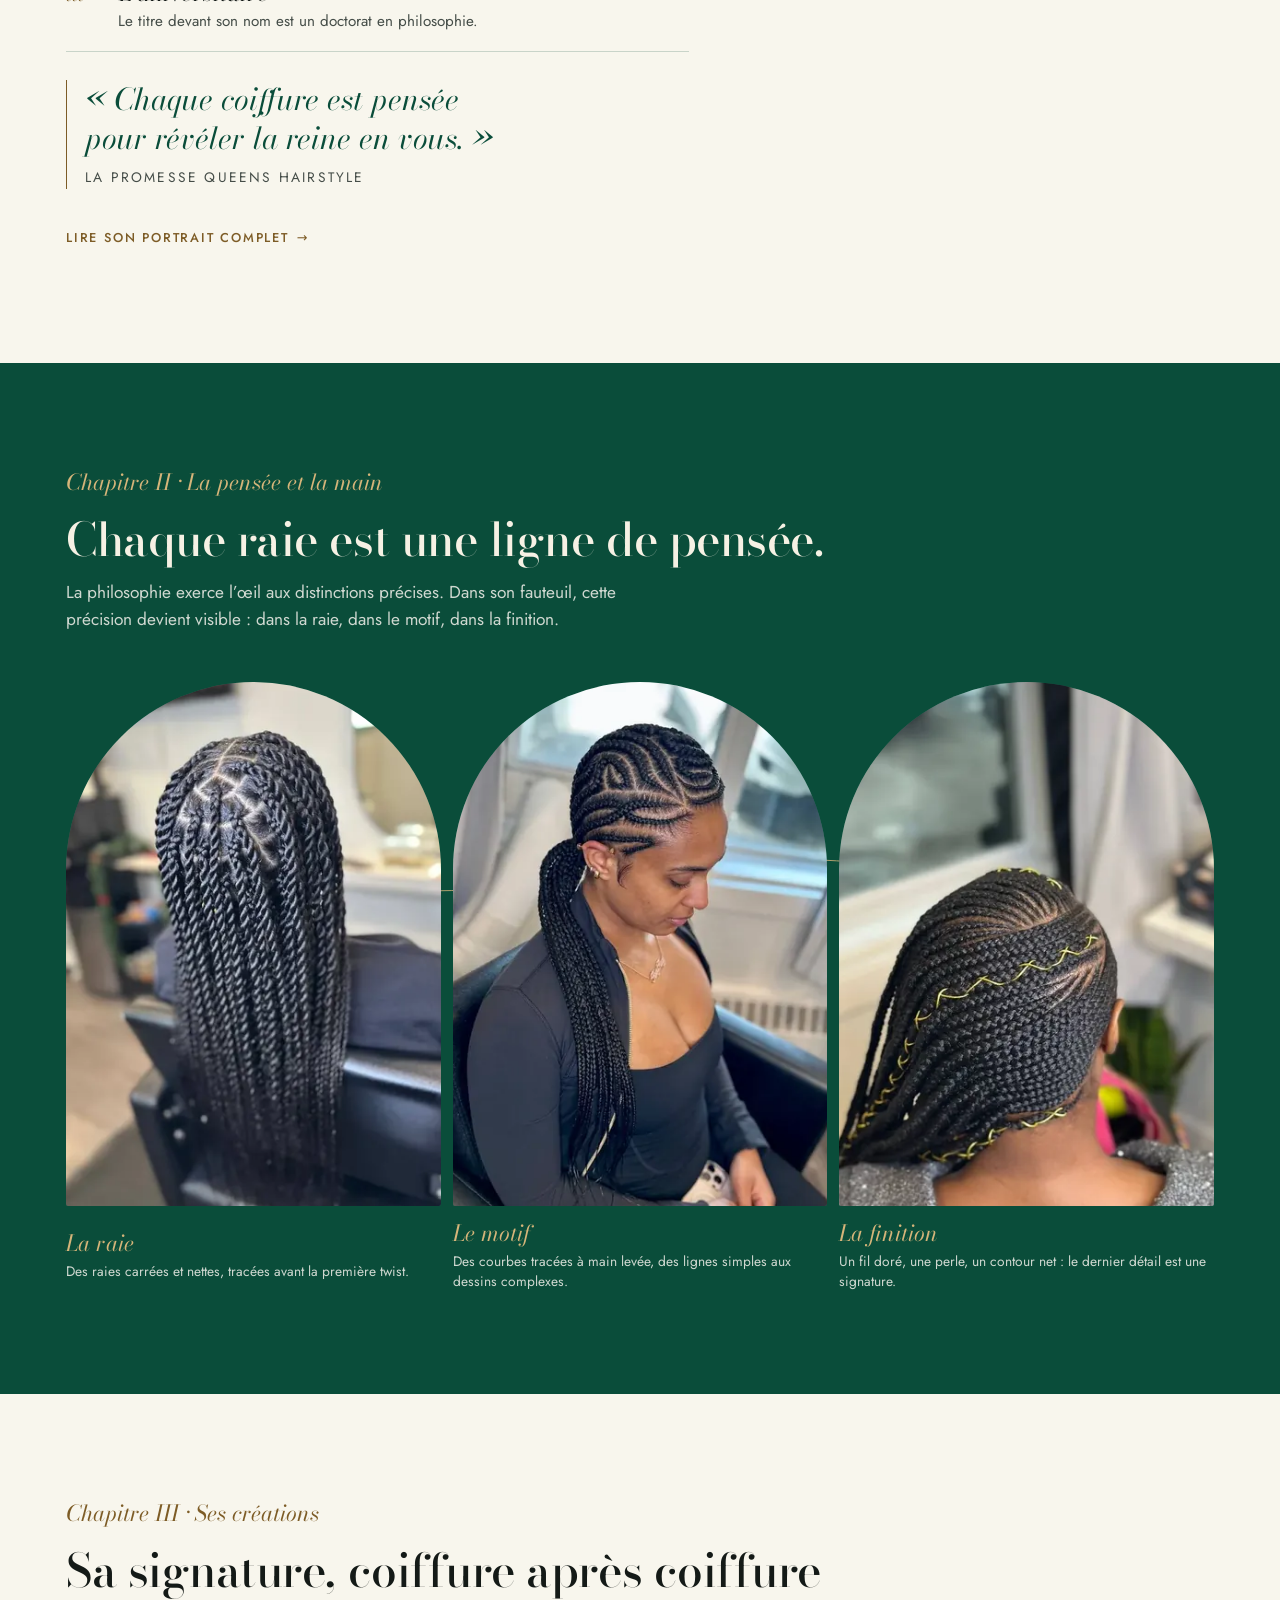
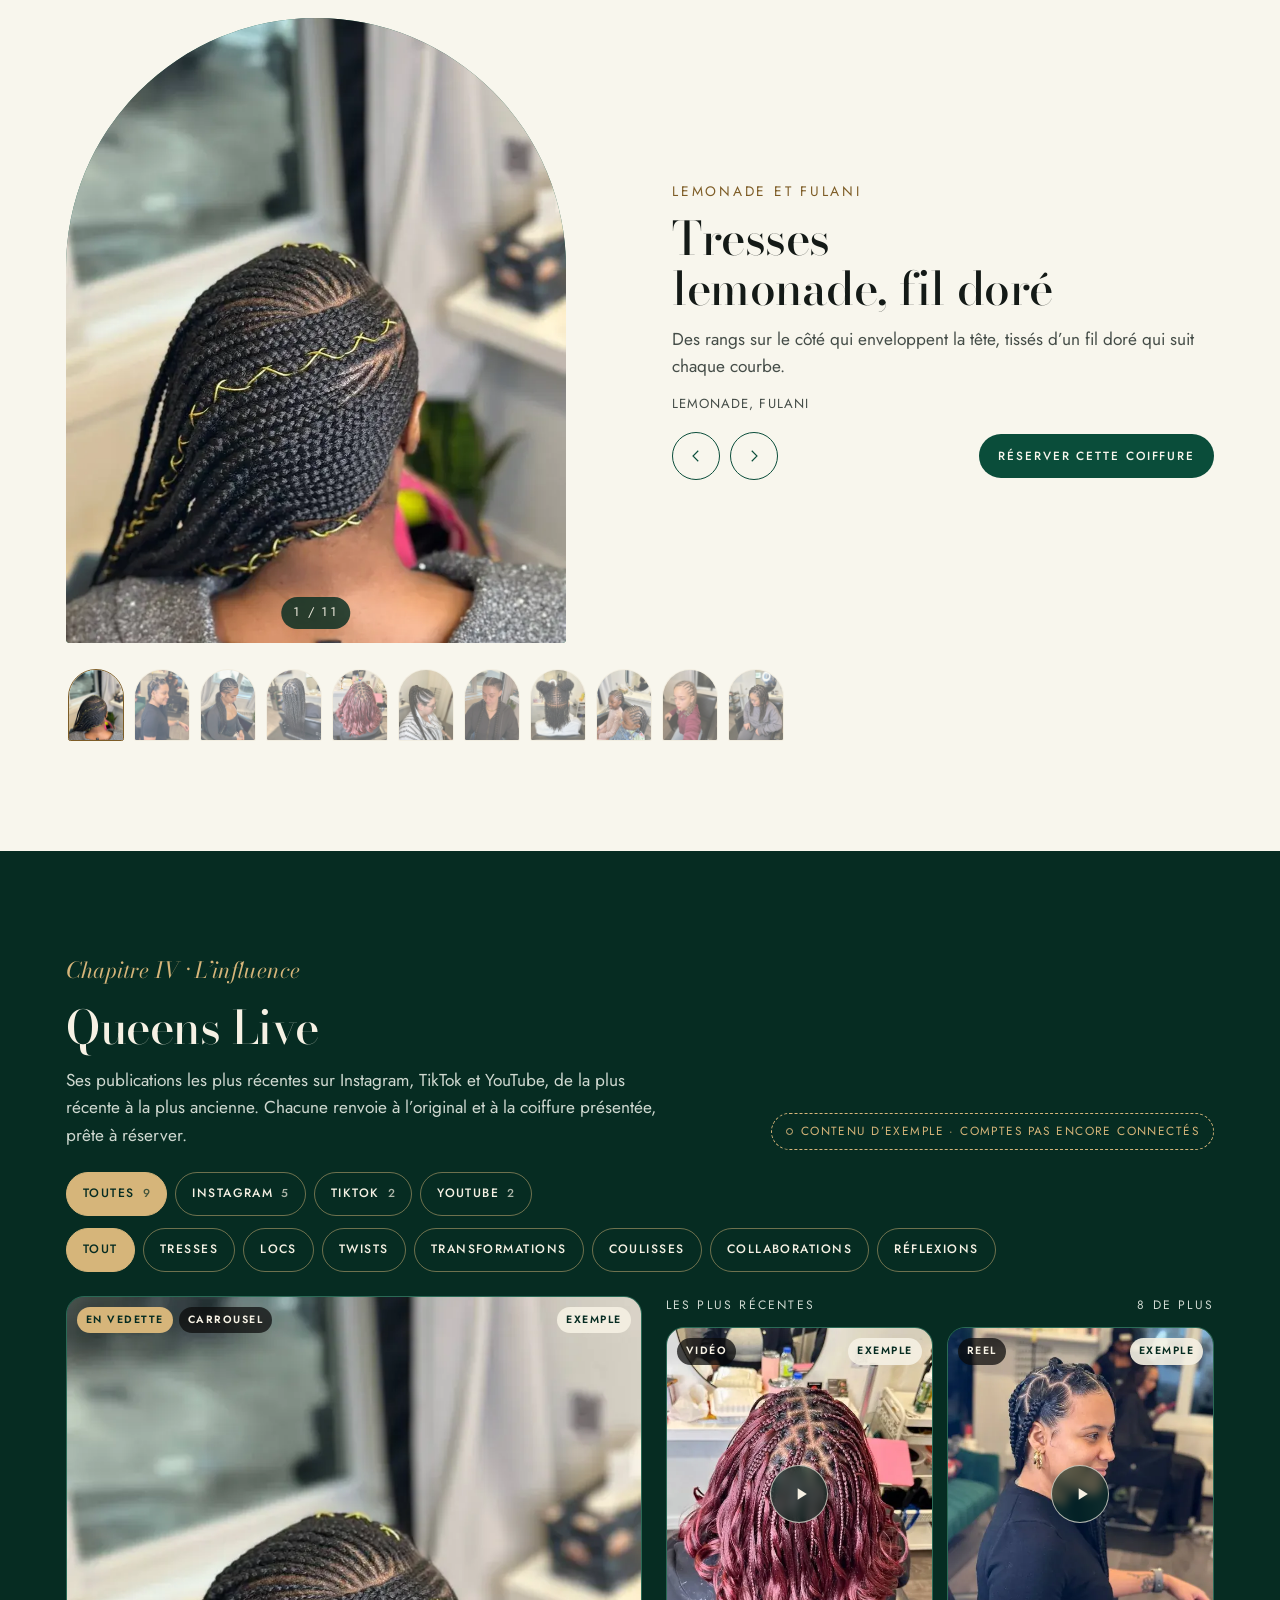
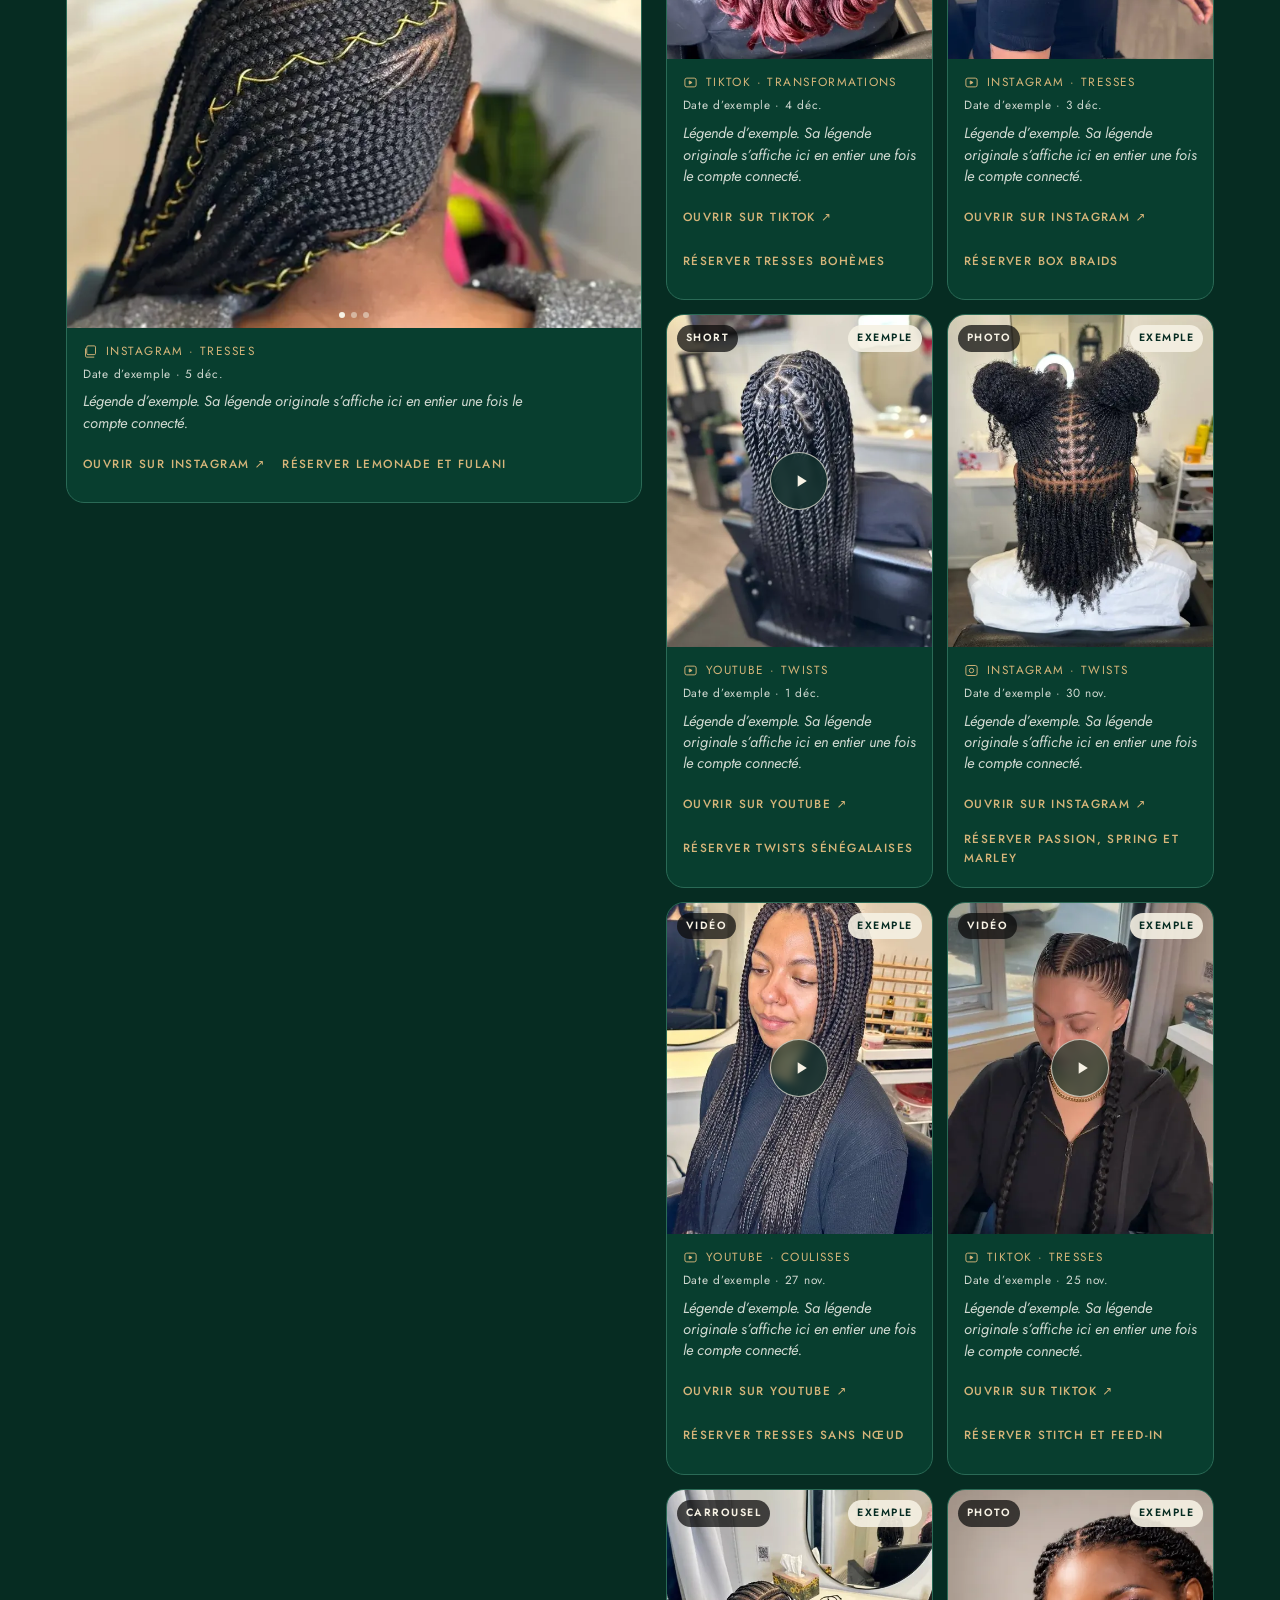
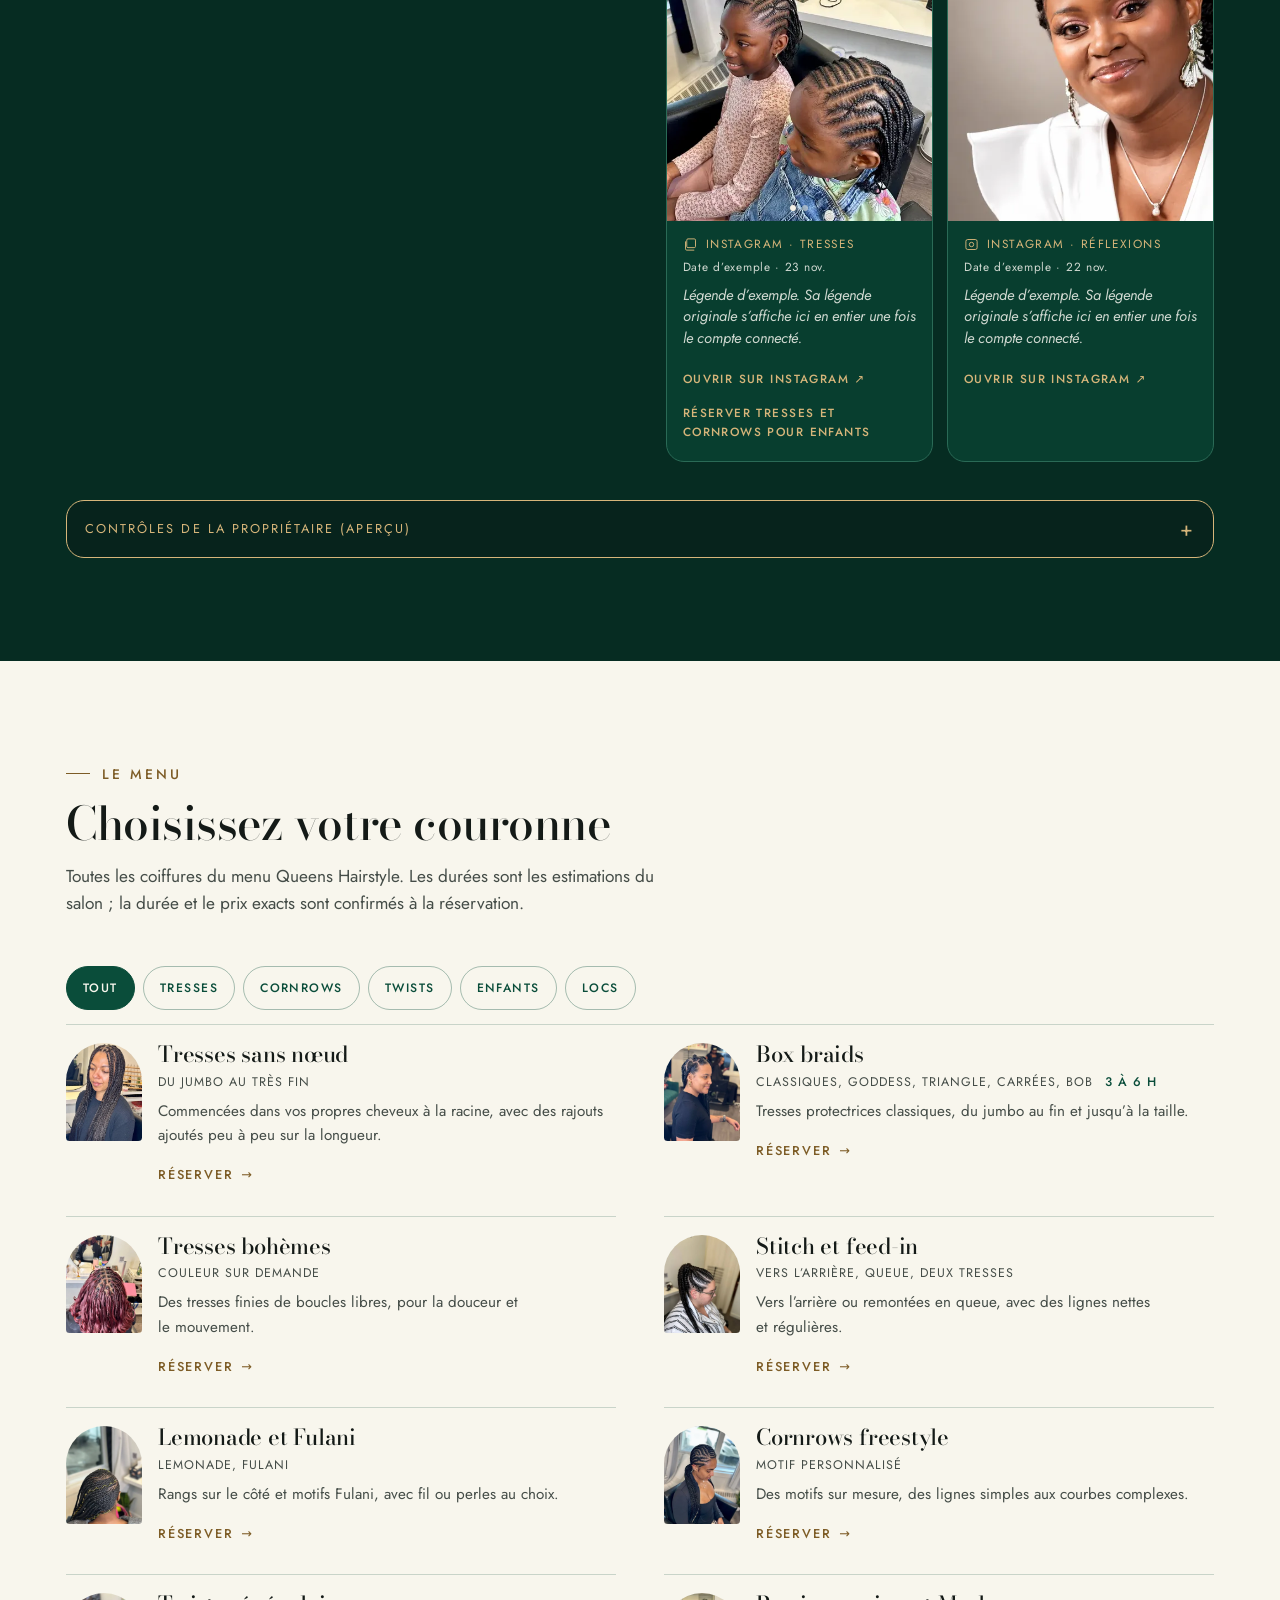
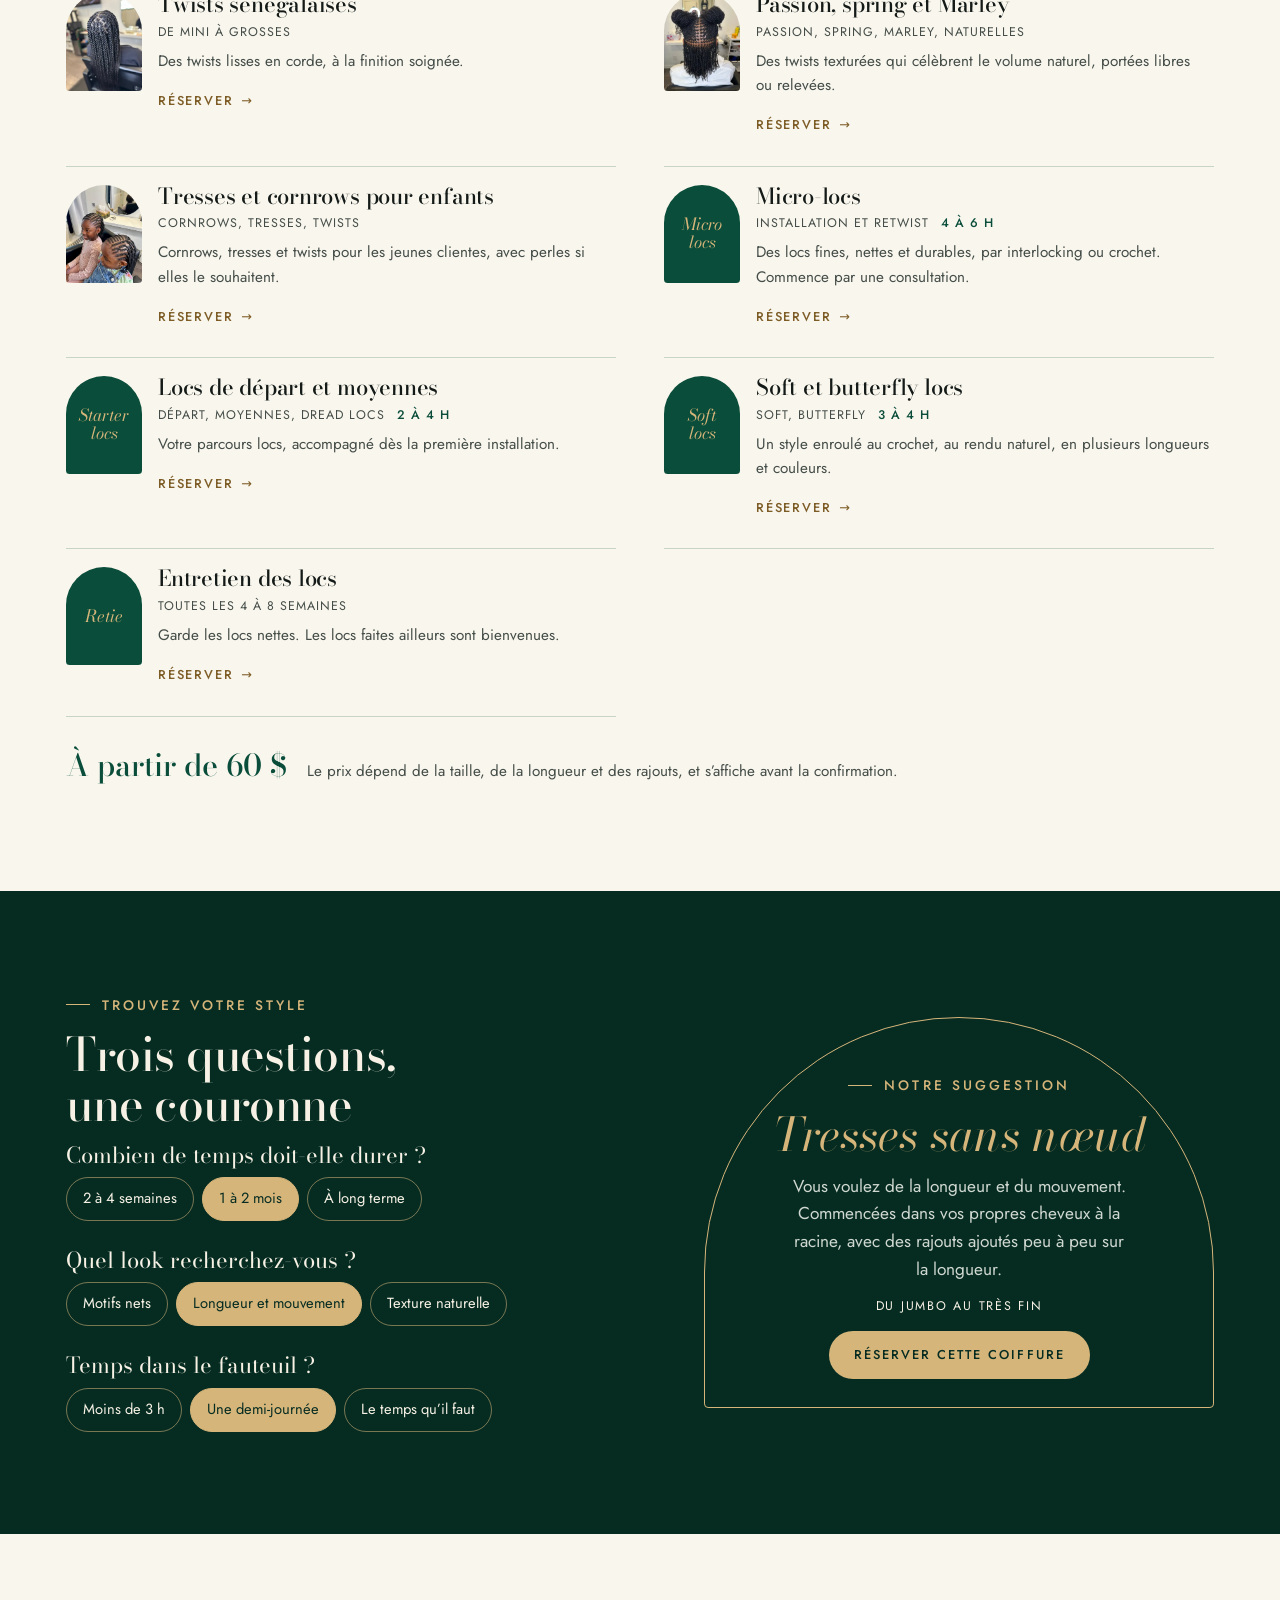
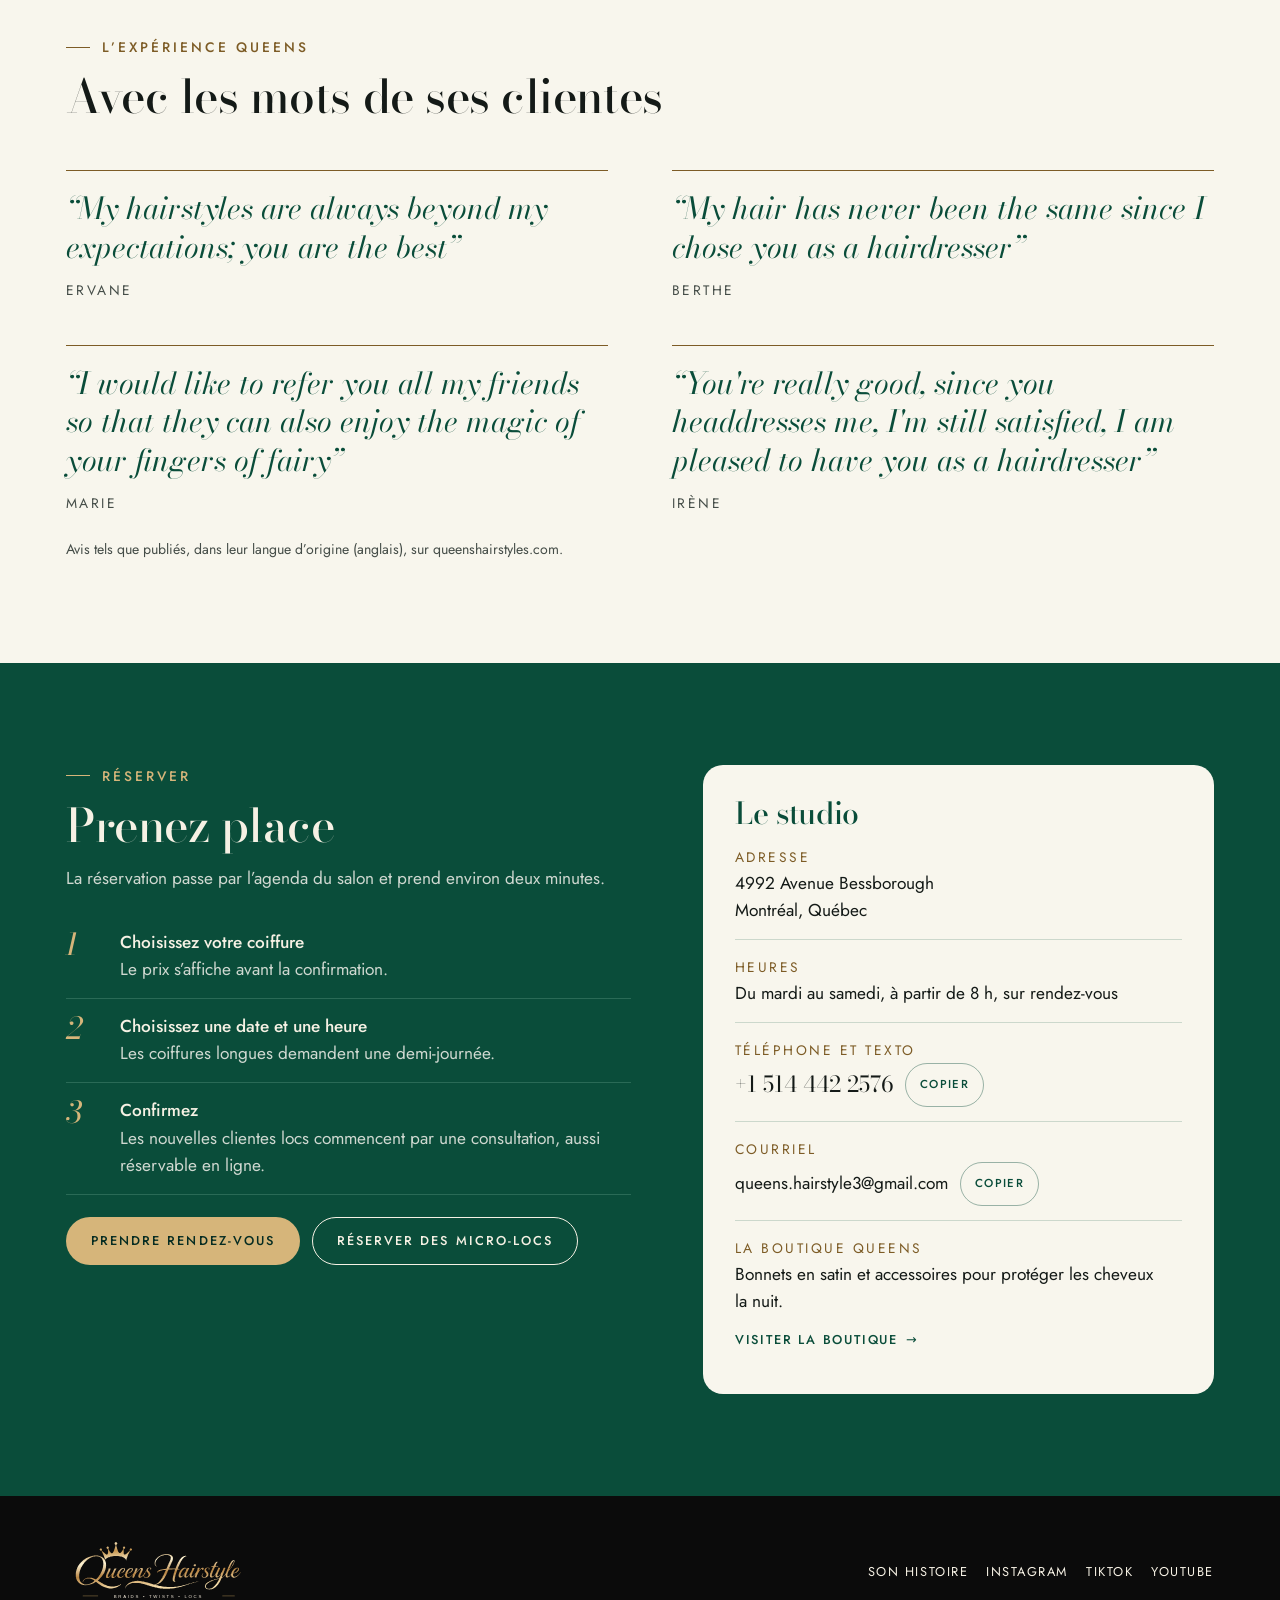
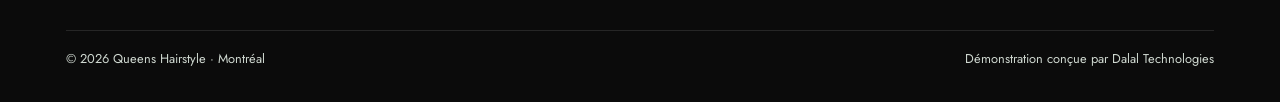
==== commit fa512236: "Show her Gmail, use Dre in French, update checklist Her doctorate is confirmed, so that checklist it" ====
--- a/index.html
+++ b/index.html
@@ -53,7 +53,7 @@
             <img src="img/founder-960.webp" srcset="img/founder-480.webp 480w, img/founder-960.webp 960w" sizes="(min-width: 900px) 440px, 78vw" alt="Dr. Amélie, founder of Queens Hairstyle, in a studio portrait" width="960" height="1200" fetchpriority="high">
           </div>
         </div>
-        <figcaption class="opening-caption reveal d0"><strong>Dr. Amélie</strong><span data-i18n="hero.caption">Founder of Queens Hairstyle</span></figcaption>
+        <figcaption class="opening-caption reveal d0"><strong data-i18n="hero.name">Dr. Amélie</strong><span data-i18n="hero.caption">Founder of Queens Hairstyle</span></figcaption>
       </figure>
       <div class="opening-copy">
         <p class="eyebrow reveal d0" data-i18n="hero.eyebrow">Montréal · braids, twists, locs</p>
@@ -263,7 +263,7 @@
           <div class="copyline"><output id="phone">+1 514 442 2576</output><button class="copy-btn" type="button" data-copy="phone" data-i18n="copy">Copy</button></div>
         </div>
         <div class="vrow"><span data-i18n="v.email">Email</span>
-          <div class="copyline"><output id="email" style="font-family:var(--body);font-size:var(--step-0)">contact@queenshairstyles.com</output><button class="copy-btn" type="button" data-copy="email" data-i18n="copy">Copy</button></div>
+          <div class="copyline"><output id="email" style="font-family:var(--body);font-size:var(--step-0)">queens.hairstyle3@gmail.com</output><button class="copy-btn" type="button" data-copy="email" data-i18n="copy">Copy</button></div>
         </div>
         <div class="vrow"><span data-i18n="v.shop">The Queens shop</span><p data-i18n="v.shop.v">Satin bonnets and hair accessories for overnight protection.</p>
           <a class="link-arrow" style="color:var(--emerald)" href="https://www.queenshairstyles.com/online-shopping" target="_blank" rel="noopener" data-i18n="v.shop.cta">Visit the shop</a>
